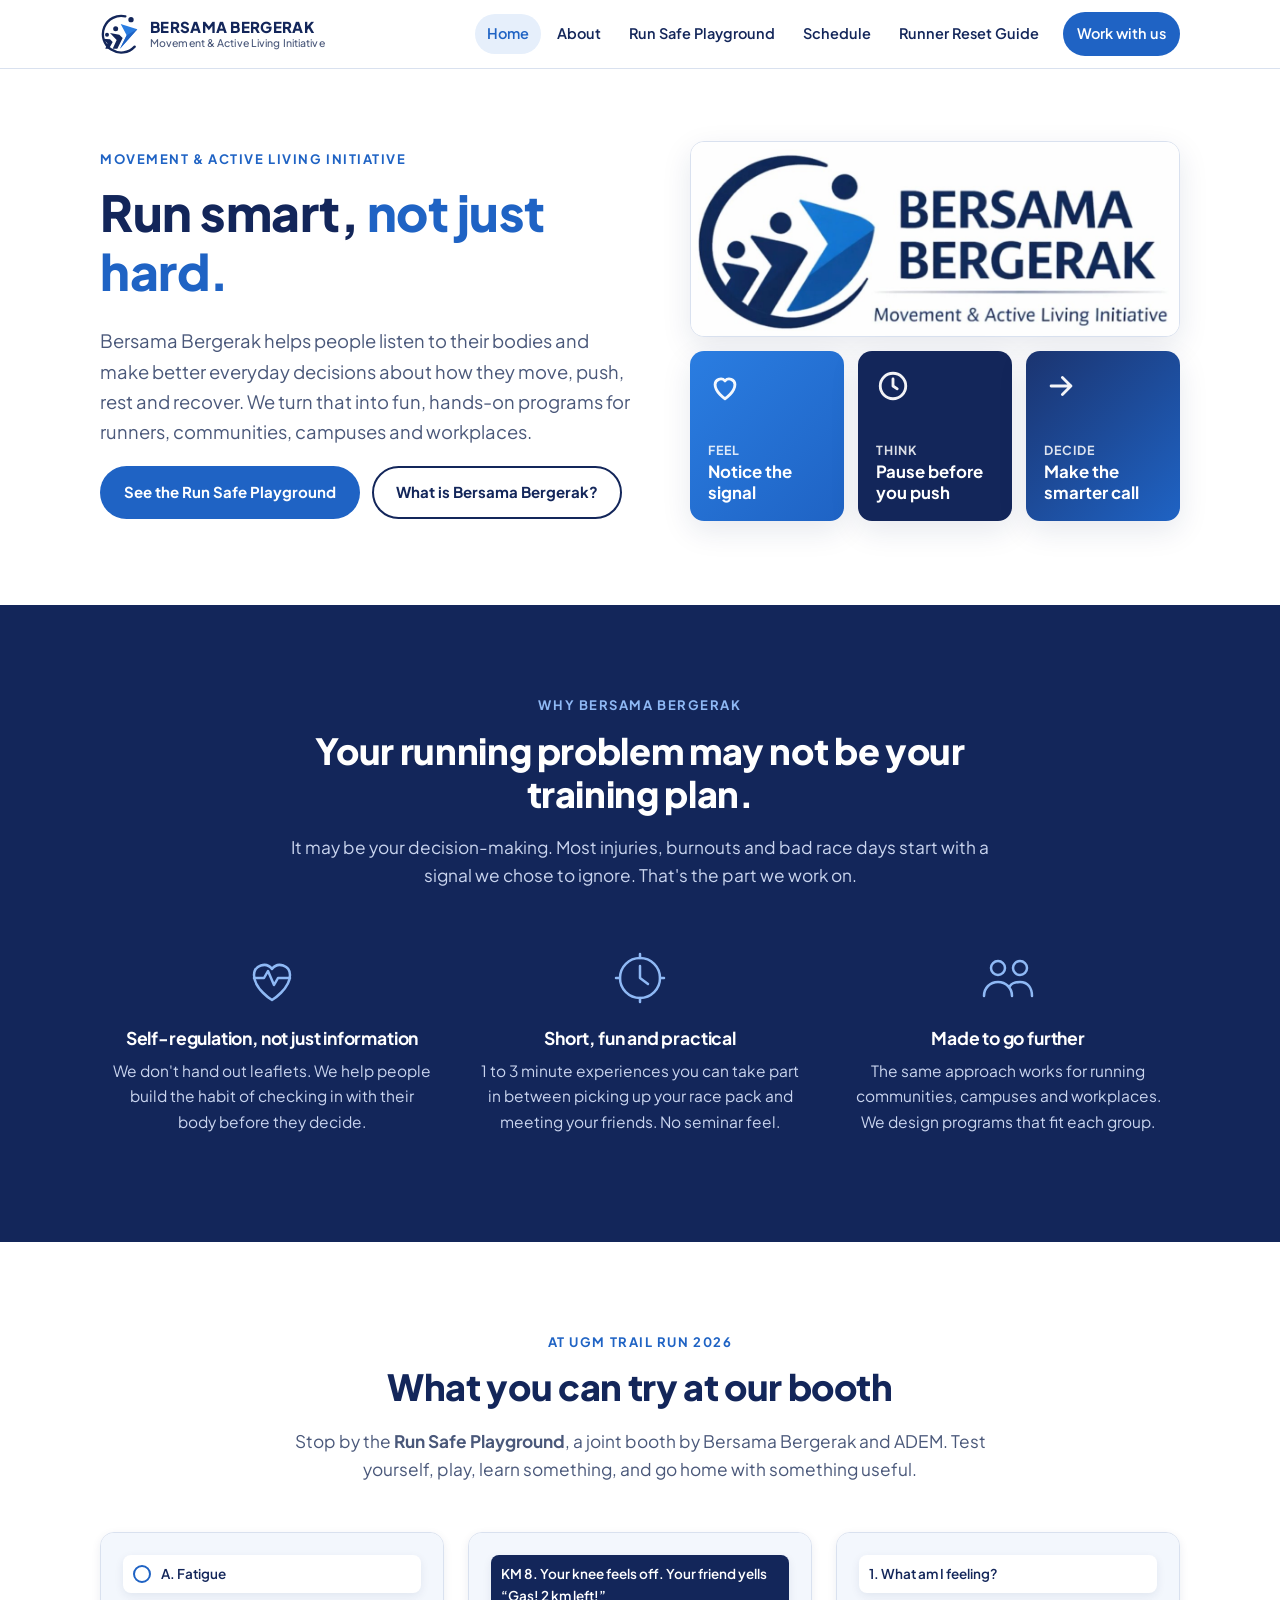
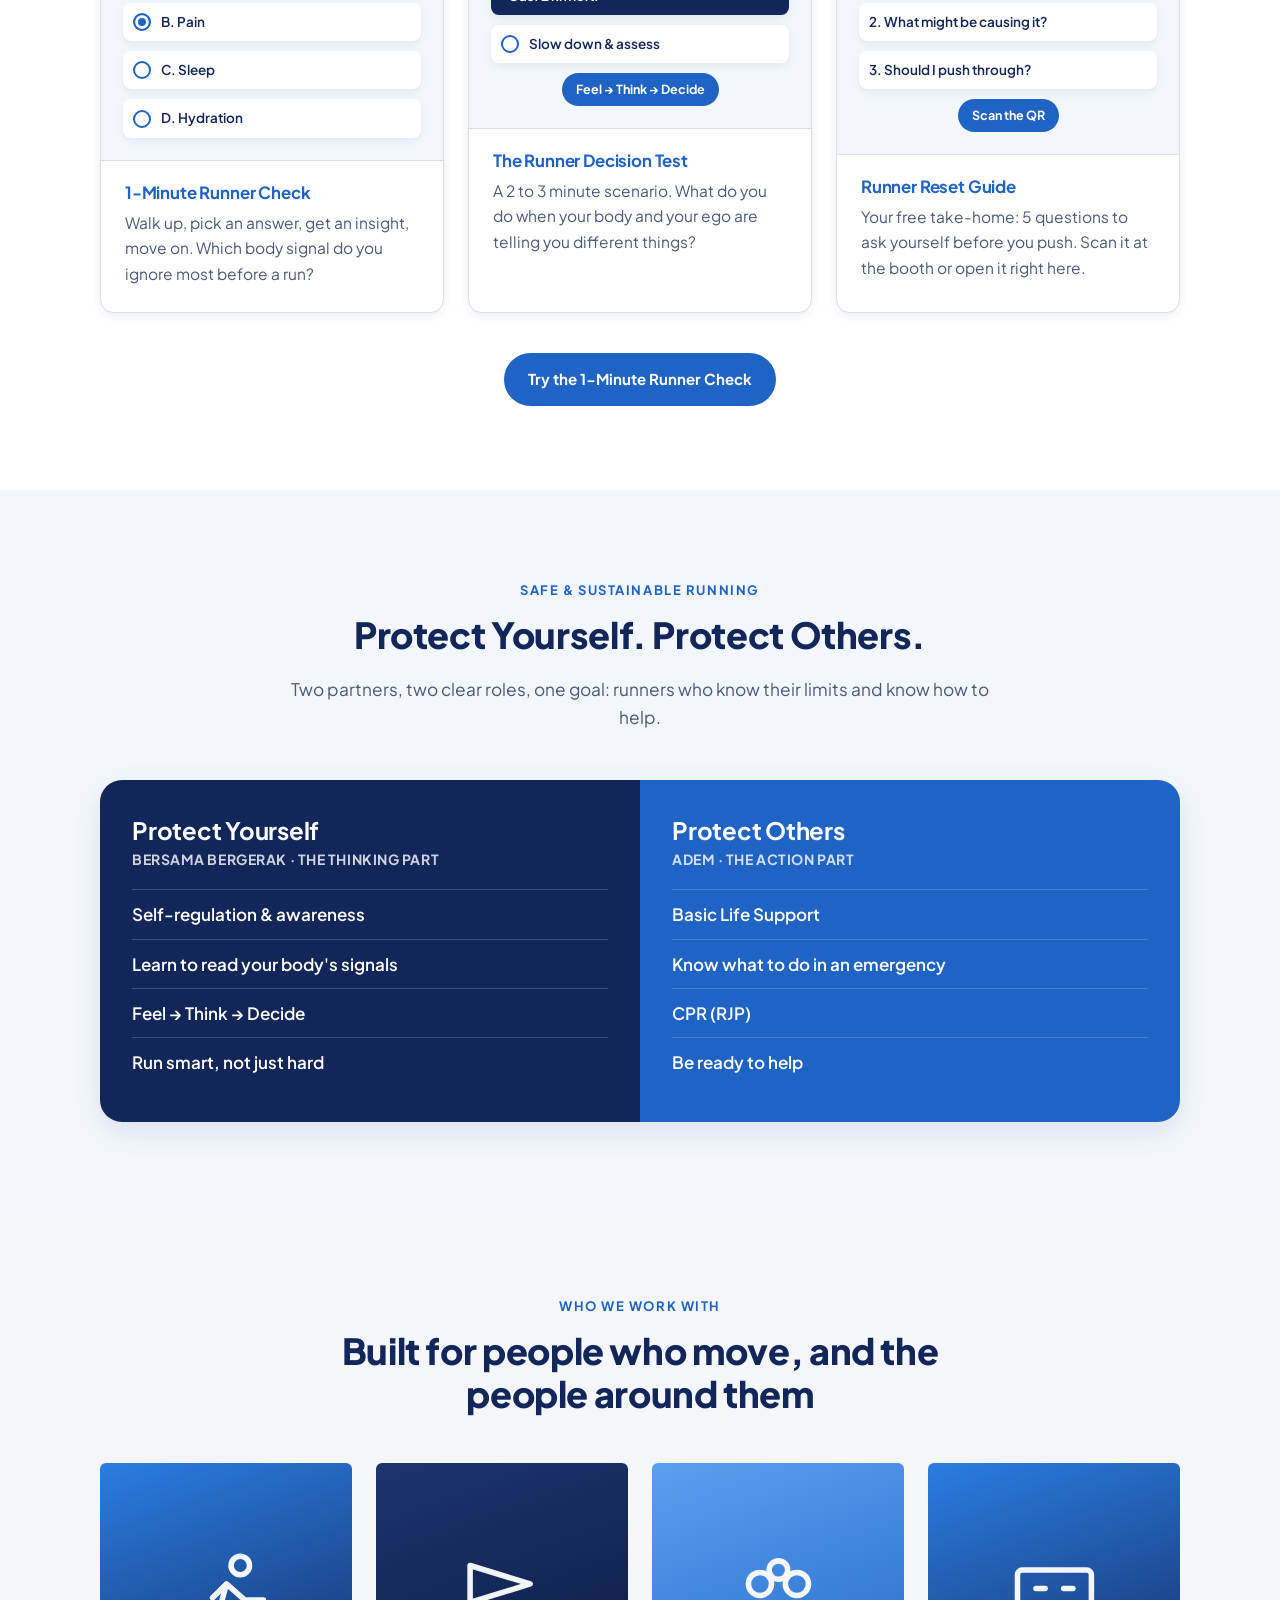
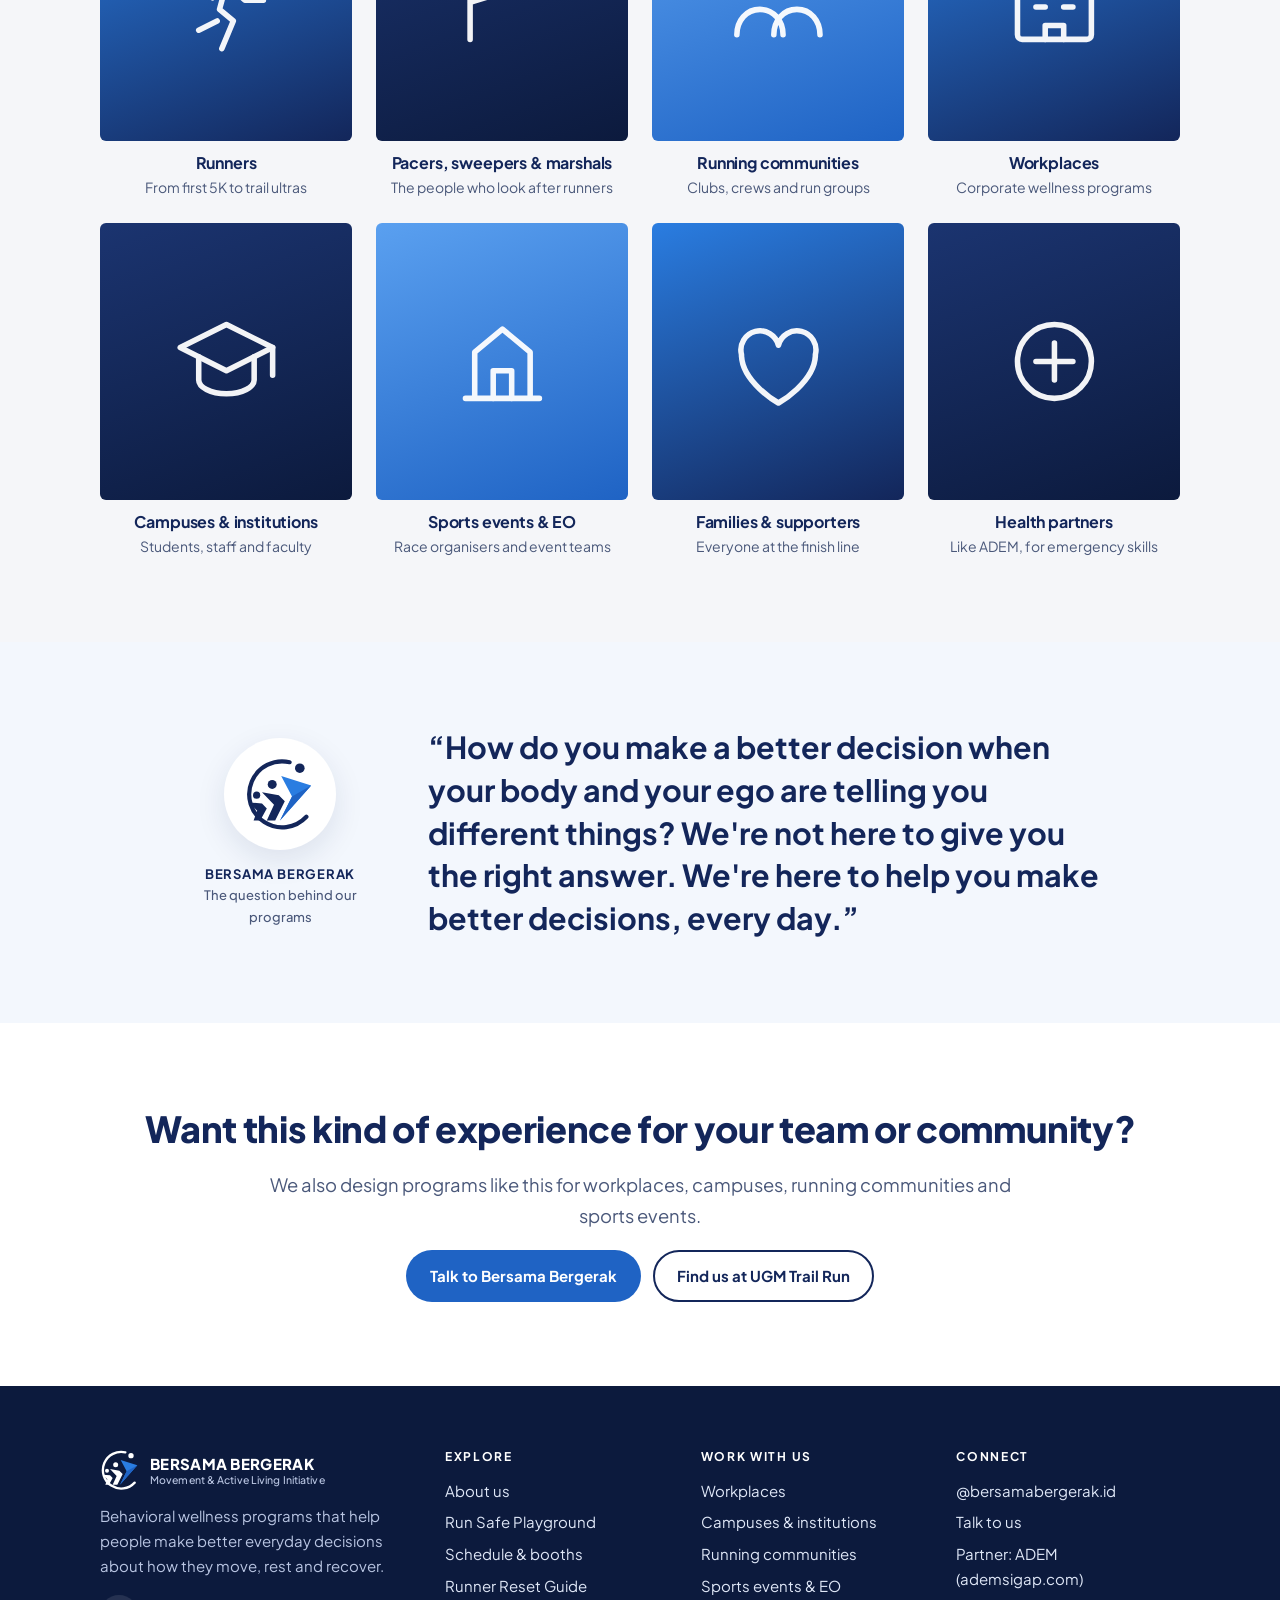
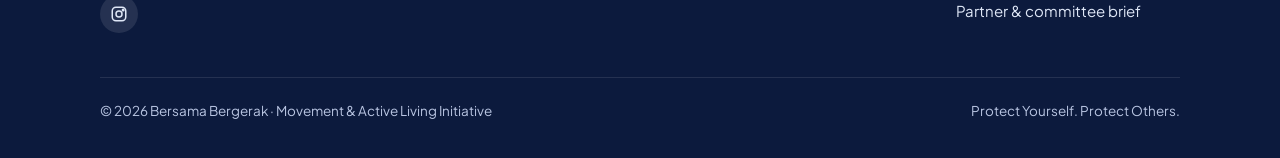
==== index.html @ 58d21843 "Add Bersama Bergerak multi-page website Static site with the logo's navy/blue palette covering the b" ====
<!doctype html>
<html lang="en">
<head>
  <meta charset="utf-8">
  <meta name="viewport" content="width=device-width, initial-scale=1">
  <title>Bersama Bergerak</title>
  <meta name="description" content="Bersama Bergerak designs behavioral wellness programs that help people make better everyday decisions. Meet us at the Run Safe Playground, UGM Trail Run 2026.">
  <meta property="og:title" content="Bersama Bergerak">
  <meta property="og:description" content="Bersama Bergerak designs behavioral wellness programs that help people make better everyday decisions. Meet us at the Run Safe Playground, UGM Trail Run 2026.">
  <meta property="og:image" content="assets/img/bersama-bergerak-logo.jpg">
  <meta name="theme-color" content="#13265a">
  <link rel="icon" href="assets/img/favicon.svg" type="image/svg+xml">
  <link rel="preconnect" href="https://fonts.googleapis.com">
  <link rel="preconnect" href="https://fonts.gstatic.com" crossorigin>
  <link href="https://fonts.googleapis.com/css2?family=Plus+Jakarta+Sans:wght@400;500;600;700;800&display=swap" rel="stylesheet">
  <link rel="stylesheet" href="assets/css/style.css">
</head>
<body>
  <a class="skip-link" href="#main">Skip to content</a>

  <header class="site-header">
    <div class="wrap">
      <a class="brand" href="index.html" aria-label="Bersama Bergerak — home">
        <svg viewBox="0 0 120 120" aria-hidden="true" focusable="false">
  <path d="M76 7 A55 55 0 1 0 104 98" fill="none" stroke="currentColor" stroke-width="7" stroke-linecap="round"/>
  <circle cx="21" cy="62" r="6" fill="currentColor"/>
  <path d="M8 74 L30 76 L38 84 L27 104 L16 104 L22 88 Z" fill="currentColor"/>
  <circle cx="47" cy="44" r="7.5" fill="currentColor"/>
  <path d="M30 57 L58 62 L68 72 L52 104 L38 104 L50 78 Z" fill="currentColor"/>
  <circle cx="93" cy="17" r="8" fill="currentColor"/>
  <path d="M62 30 L112 46 L60 104 L80 64 Z" fill="#2a7de1"/>
  <path d="M112 46 L60 104 L80 64 Z" fill="#1f63c4"/>
</svg>
        <span class="brand-name">BERSAMA BERGERAK<small>Movement &amp; Active Living Initiative</small></span>
      </a>
      <button class="nav-toggle" aria-expanded="false" aria-controls="site-nav" aria-label="Open menu">
        <svg width="22" height="22" viewBox="0 0 24 24" fill="none" stroke="currentColor" stroke-width="2.2" stroke-linecap="round"><path d="M4 7h16M4 12h16M4 17h16"/></svg>
      </button>
      <nav class="nav" id="site-nav" aria-label="Main">
        <a href="index.html" aria-current="page">Home</a>
        <a href="about.html">About</a>
        <a href="run-safe-playground.html">Run Safe Playground</a>
        <a href="schedule.html">Schedule</a>
        <a href="runner-reset-guide.html">Runner Reset Guide</a>
        <a class="btn btn-sm" href="work-with-us.html">Work with us</a>
      </nav>
    </div>
  </header>

  <main id="main">
    <!-- HERO -->
    <section class="hero">
      <div class="wrap">
        <div>
          <span class="eyebrow">Movement &amp; Active Living Initiative</span>
          <h1>Run smart, <span>not just hard.</span></h1>
          <p class="lead">Bersama Bergerak helps people listen to their bodies and make better everyday decisions about how they move, push, rest and recover. We turn that into fun, hands-on programs for runners, communities, campuses and workplaces.</p>
          <div class="btn-row">
            <a class="btn" href="run-safe-playground.html">See the Run Safe Playground</a>
            <a class="btn btn-ghost" href="about.html">What is Bersama Bergerak?</a>
          </div>
        </div>
        <div class="collage" aria-hidden="true">
          <div class="tile tile-logo"><img src="assets/img/bersama-bergerak-logo.jpg" alt=""></div>
          <div class="tile tile-a">
            <svg class="tile-icon" viewBox="0 0 24 24" fill="none" stroke="currentColor" stroke-width="2" stroke-linecap="round" stroke-linejoin="round"><path d="M12 21s-7-4.5-7-10a4 4 0 0 1 7-2.6A4 4 0 0 1 19 11c0 5.5-7 10-7 10z"/></svg>
            <small>Feel</small><strong>Notice the signal</strong>
          </div>
          <div class="tile tile-b">
            <svg class="tile-icon" viewBox="0 0 24 24" fill="none" stroke="currentColor" stroke-width="2" stroke-linecap="round" stroke-linejoin="round"><circle cx="12" cy="12" r="9"/><path d="M12 7v5l3 2"/></svg>
            <small>Think</small><strong>Pause before you push</strong>
          </div>
          <div class="tile tile-c">
            <svg class="tile-icon" viewBox="0 0 24 24" fill="none" stroke="currentColor" stroke-width="2" stroke-linecap="round" stroke-linejoin="round"><path d="M5 12h14M13 6l6 6-6 6"/></svg>
            <small>Decide</small><strong>Make the smarter call</strong>
          </div>
        </div>
      </div>
    </section>

    <!-- WHY -->
    <section class="section-navy">
      <div class="wrap">
        <div class="section-head">
          <span class="eyebrow">Why Bersama Bergerak</span>
          <h2>Your running problem may not be your training plan.</h2>
          <p>It may be your decision-making. Most injuries, burnouts and bad race days start with a signal we chose to ignore. That's the part we work on.</p>
        </div>
        <div class="grid grid-3">
          <div class="pillar">
            <svg class="icon" viewBox="0 0 64 64" fill="none" stroke="currentColor" stroke-width="2.5" stroke-linecap="round" stroke-linejoin="round"><path d="M32 54s-18-11-18-25a10 10 0 0 1 18-6 10 10 0 0 1 18 6c0 14-18 25-18 25z"/><path d="M14 32h10l4-7 6 14 4-7h12"/></svg>
            <h3>Self-regulation, not just information</h3>
            <p>We don't hand out leaflets. We help people build the habit of checking in with their body before they decide.</p>
          </div>
          <div class="pillar">
            <svg class="icon" viewBox="0 0 64 64" fill="none" stroke="currentColor" stroke-width="2.5" stroke-linecap="round" stroke-linejoin="round"><circle cx="32" cy="32" r="20"/><path d="M32 20v12l8 6"/><path d="M8 32h4M52 32h4M32 8v4M32 52v4"/></svg>
            <h3>Short, fun and practical</h3>
            <p>1 to 3 minute experiences you can take part in between picking up your race pack and meeting your friends. No seminar feel.</p>
          </div>
          <div class="pillar">
            <svg class="icon" viewBox="0 0 64 64" fill="none" stroke="currentColor" stroke-width="2.5" stroke-linecap="round" stroke-linejoin="round"><circle cx="22" cy="22" r="7"/><circle cx="44" cy="22" r="7"/><path d="M8 50c0-8 6-14 14-14s14 6 14 14"/><path d="M34 40c2-3 6-4 10-4 8 0 12 6 12 14"/></svg>
            <h3>Made to go further</h3>
            <p>The same approach works for running communities, campuses and workplaces. We design programs that fit each group.</p>
          </div>
        </div>
      </div>
    </section>

    <!-- FEATURES -->
    <section>
      <div class="wrap">
        <div class="section-head">
          <span class="eyebrow">At UGM Trail Run 2026</span>
          <h2>What you can try at our booth</h2>
          <p>Stop by the <strong>Run Safe Playground</strong>, a joint booth by Bersama Bergerak and ADEM. Test yourself, play, learn something, and go home with something useful.</p>
        </div>
        <div class="grid grid-3">
          <article class="card feature-card">
            <div class="mock" aria-hidden="true">
              <div class="mock-row"><span class="dot"></span>A. Fatigue</div>
              <div class="mock-row"><span class="dot on"></span>B. Pain</div>
              <div class="mock-row"><span class="dot"></span>C. Sleep</div>
              <div class="mock-row"><span class="dot"></span>D. Hydration</div>
            </div>
            <div class="body">
              <h3>1-Minute Runner Check</h3>
              <p>Walk up, pick an answer, get an insight, move on. Which body signal do you ignore most before a run?</p>
            </div>
          </article>
          <article class="card feature-card">
            <div class="mock" aria-hidden="true">
              <div class="mock-row" style="background:var(--navy-800);color:#fff">KM 8. Your knee feels off. Your friend yells “Gas! 2 km left!”</div>
              <div class="mock-row"><span class="dot"></span>Slow down &amp; assess</div>
              <span class="mock-pill">Feel → Think → Decide</span>
            </div>
            <div class="body">
              <h3>The Runner Decision Test</h3>
              <p>A 2 to 3 minute scenario. What do you do when your body and your ego are telling you different things?</p>
            </div>
          </article>
          <article class="card feature-card">
            <div class="mock" aria-hidden="true">
              <div class="mock-row">1. What am I feeling?</div>
              <div class="mock-row">2. What might be causing it?</div>
              <div class="mock-row">3. Should I push through?</div>
              <span class="mock-pill">Scan the QR</span>
            </div>
            <div class="body">
              <h3>Runner Reset Guide</h3>
              <p>Your free take-home: 5 questions to ask yourself before you push. Scan it at the booth or open it right here.</p>
            </div>
          </article>
        </div>
        <div class="center mt-3">
          <a class="btn" href="runner-reset-guide.html">Try the 1-Minute Runner Check</a>
        </div>
      </div>
    </section>

    <!-- PROTECT YOURSELF x PROTECT OTHERS -->
    <section class="section-tint">
      <div class="wrap">
        <div class="section-head">
          <span class="eyebrow">Safe &amp; Sustainable Running</span>
          <h2>Protect Yourself. Protect Others.</h2>
          <p>Two partners, two clear roles, one goal: runners who know their limits and know how to help.</p>
        </div>
        <div class="layers">
          <div class="layer layer-you">
            <h3>Protect Yourself</h3>
            <div class="by">Bersama Bergerak · the thinking part</div>
            <ul>
              <li>Self-regulation &amp; awareness</li>
              <li>Learn to read your body's signals</li>
              <li>Feel → Think → Decide</li>
              <li>Run smart, not just hard</li>
            </ul>
          </div>
          <div class="layer layer-others">
            <h3>Protect Others</h3>
            <div class="by">ADEM · the action part</div>
            <ul>
              <li>Basic Life Support</li>
              <li>Know what to do in an emergency</li>
              <li>CPR (RJP)</li>
              <li>Be ready to help</li>
            </ul>
          </div>
        </div>
      </div>
    </section>

    <!-- WHO IT'S FOR -->
    <section class="section-sand">
      <div class="wrap">
        <div class="section-head">
          <span class="eyebrow">Who we work with</span>
          <h2>Built for people who move, and the people around them</h2>
        </div>
        <div class="grid grid-4">
          <div class="audience">
            <div class="pic"><svg viewBox="0 0 48 48" fill="none" stroke="currentColor" stroke-width="2.4" stroke-linecap="round" stroke-linejoin="round"><circle cx="30" cy="8" r="4"/><path d="M22 44l5-12-6-5 3-11 8 7h8M18 22l6-6M20 32l-8 4"/></svg></div>
            <h3>Runners</h3><p>From first 5K to trail ultras</p>
          </div>
          <div class="audience">
            <div class="pic"><svg viewBox="0 0 48 48" fill="none" stroke="currentColor" stroke-width="2.4" stroke-linecap="round" stroke-linejoin="round"><path d="M10 40V8l26 8-26 8"/></svg></div>
            <h3>Pacers, sweepers &amp; marshals</h3><p>The people who look after runners</p>
          </div>
          <div class="audience">
            <div class="pic"><svg viewBox="0 0 48 48" fill="none" stroke="currentColor" stroke-width="2.4" stroke-linecap="round" stroke-linejoin="round"><circle cx="16" cy="16" r="5"/><circle cx="32" cy="16" r="5"/><circle cx="24" cy="10" r="4"/><path d="M6 38c0-6 4-11 10-11s10 5 10 11M22 38c0-6 4-11 10-11s10 5 10 11"/></svg></div>
            <h3>Running communities</h3><p>Clubs, crews and run groups</p>
          </div>
          <div class="audience">
            <div class="pic"><svg viewBox="0 0 48 48" fill="none" stroke="currentColor" stroke-width="2.4" stroke-linecap="round" stroke-linejoin="round"><rect x="8" y="10" width="32" height="30" rx="2"/><path d="M16 18h4M28 18h4M16 26h4M28 26h4M20 40v-6h8v6"/></svg></div>
            <h3>Workplaces</h3><p>Corporate wellness programs</p>
          </div>
          <div class="audience">
            <div class="pic"><svg viewBox="0 0 48 48" fill="none" stroke="currentColor" stroke-width="2.4" stroke-linecap="round" stroke-linejoin="round"><path d="M4 18l20-10 20 10-20 10z"/><path d="M12 22v10c0 3 5 6 12 6s12-3 12-6V22M44 18v12"/></svg></div>
            <h3>Campuses &amp; institutions</h3><p>Students, staff and faculty</p>
          </div>
          <div class="audience">
            <div class="pic"><svg viewBox="0 0 48 48" fill="none" stroke="currentColor" stroke-width="2.4" stroke-linecap="round" stroke-linejoin="round"><path d="M8 40h32M12 40V20l12-10 12 10v20"/><path d="M20 40V28h8v12"/></svg></div>
            <h3>Sports events &amp; EO</h3><p>Race organisers and event teams</p>
          </div>
          <div class="audience">
            <div class="pic"><svg viewBox="0 0 48 48" fill="none" stroke="currentColor" stroke-width="2.4" stroke-linecap="round" stroke-linejoin="round"><path d="M24 42s-16-9-16-21a8 8 0 0 1 16-4 8 8 0 0 1 16 4c0 12-16 21-16 21z"/></svg></div>
            <h3>Families &amp; supporters</h3><p>Everyone at the finish line</p>
          </div>
          <div class="audience">
            <div class="pic"><svg viewBox="0 0 48 48" fill="none" stroke="currentColor" stroke-width="2.4" stroke-linecap="round" stroke-linejoin="round"><circle cx="24" cy="24" r="16"/><path d="M24 16v16M16 24h16"/></svg></div>
            <h3>Health partners</h3><p>Like ADEM, for emergency skills</p>
          </div>
        </div>
      </div>
    </section>

    <!-- QUOTE -->
    <section class="quote-band section-tint">
      <div class="wrap">
        <div class="who">
          <div class="badge"><svg viewBox="0 0 120 120" aria-hidden="true"><path d="M76 7 A55 55 0 1 0 104 98" fill="none" stroke="#13265a" stroke-width="7" stroke-linecap="round"/><circle cx="21" cy="62" r="6" fill="#13265a"/><path d="M8 74 L30 76 L38 84 L27 104 L16 104 L22 88 Z" fill="#13265a"/><circle cx="47" cy="44" r="7.5" fill="#13265a"/><path d="M30 57 L58 62 L68 72 L52 104 L38 104 L50 78 Z" fill="#13265a"/><circle cx="93" cy="17" r="8" fill="#13265a"/><path d="M62 30 L112 46 L60 104 L80 64 Z" fill="#2a7de1"/><path d="M112 46 L60 104 L80 64 Z" fill="#1f63c4"/></svg></div>
          Bersama Bergerak
          <span>The question behind our programs</span>
        </div>
        <blockquote>“How do you make a better decision when your body and your ego are telling you different things? We're not here to give you the right answer. We're here to help you make better decisions, every day.”</blockquote>
      </div>
    </section>

    <!-- CTA -->
    <section class="cta-band">
      <div class="wrap">
        <h2>Want this kind of experience for your team or community?</h2>
        <p class="lead maxw mx-auto">We also design programs like this for workplaces, campuses, running communities and sports events.</p>
        <div class="btn-row" style="justify-content:center">
          <a class="btn" href="work-with-us.html">Talk to Bersama Bergerak</a>
          <a class="btn btn-ghost" href="schedule.html">Find us at UGM Trail Run</a>
        </div>
      </div>
    </section>
  </main>

  <footer class="site-footer">
    <div class="wrap">
      <div class="footer-grid">
        <div>
          <a class="brand" href="index.html" aria-label="Bersama Bergerak — home">
            <svg viewBox="0 0 120 120" aria-hidden="true" focusable="false">
  <path d="M76 7 A55 55 0 1 0 104 98" fill="none" stroke="currentColor" stroke-width="7" stroke-linecap="round"/>
  <circle cx="21" cy="62" r="6" fill="currentColor"/>
  <path d="M8 74 L30 76 L38 84 L27 104 L16 104 L22 88 Z" fill="currentColor"/>
  <circle cx="47" cy="44" r="7.5" fill="currentColor"/>
  <path d="M30 57 L58 62 L68 72 L52 104 L38 104 L50 78 Z" fill="currentColor"/>
  <circle cx="93" cy="17" r="8" fill="currentColor"/>
  <path d="M62 30 L112 46 L60 104 L80 64 Z" fill="#2a7de1"/>
  <path d="M112 46 L60 104 L80 64 Z" fill="#1f63c4"/>
</svg>
            <span class="brand-name">BERSAMA BERGERAK<small>Movement &amp; Active Living Initiative</small></span>
          </a>
          <p>Behavioral wellness programs that help people make better everyday decisions about how they move, rest and recover.</p>
          <div class="social">
            <a href="https://instagram.com/bersamabergerak.id" aria-label="Instagram @bersamabergerak.id" rel="noopener" target="_blank">
              <svg width="18" height="18" viewBox="0 0 24 24" fill="none" stroke="currentColor" stroke-width="2"><rect x="3" y="3" width="18" height="18" rx="5"/><circle cx="12" cy="12" r="4"/><circle cx="17.5" cy="6.5" r="1" fill="currentColor"/></svg>
            </a>
          </div>
        </div>
        <div>
          <h4>Explore</h4>
          <ul>
            <li><a href="about.html">About us</a></li>
            <li><a href="run-safe-playground.html">Run Safe Playground</a></li>
            <li><a href="schedule.html">Schedule &amp; booths</a></li>
            <li><a href="runner-reset-guide.html">Runner Reset Guide</a></li>
          </ul>
        </div>
        <div>
          <h4>Work with us</h4>
          <ul>
            <li><a href="work-with-us.html#audiences">Workplaces</a></li>
            <li><a href="work-with-us.html#audiences">Campuses &amp; institutions</a></li>
            <li><a href="work-with-us.html#audiences">Running communities</a></li>
            <li><a href="work-with-us.html#audiences">Sports events &amp; EO</a></li>
          </ul>
        </div>
        <div>
          <h4>Connect</h4>
          <ul>
            <li><a href="https://instagram.com/bersamabergerak.id" target="_blank" rel="noopener">@bersamabergerak.id</a></li>
            <li><a href="work-with-us.html#talk">Talk to us</a></li>
            <li><a href="https://ademsigap.com" target="_blank" rel="noopener">Partner: ADEM (ademsigap.com)</a></li>
            <li><a href="partner-brief.html">Partner &amp; committee brief</a></li>
          </ul>
        </div>
      </div>
      <div class="footer-bottom">
        <span>&copy; <span id="year">2026</span> Bersama Bergerak · Movement &amp; Active Living Initiative</span>
        <span>Protect Yourself. Protect Others.</span>
      </div>
    </div>
  </footer>

  <script src="assets/js/main.js"></script>
</body>
</html>
---- assets/css/style.css ----
/* ==========================================================
   Bersama Bergerak — site styles
   Palette taken from the logo: deep navy wordmark + two blues
   ========================================================== */

:root {
  --navy-900: #0c1a3d;
  --navy-800: #13265a;   /* logo wordmark navy */
  --navy-700: #1b3470;
  --blue-600: #1f63c4;   /* logo chevron, shadow side */
  --blue-500: #2a7de1;   /* logo chevron, light side */
  --blue-100: #e6effb;
  --blue-50:  #f3f7fd;
  --ink:      #13265a;
  --ink-soft: #4a587a;
  --line:     #d9e1ef;
  --paper:    #ffffff;
  --sand:     #f5f6f9;
  --coral:    #e2563f;   /* accent for ADEM / "protect others" moments */

  --radius:   14px;
  --radius-lg: 22px;
  --shadow:   0 10px 30px rgba(19, 38, 90, .10);
  --shadow-sm: 0 3px 10px rgba(19, 38, 90, .08);
  --wrap:     1120px;
  --font: "Plus Jakarta Sans", system-ui, -apple-system, "Segoe UI", Roboto, sans-serif;
}

*, *::before, *::after { box-sizing: border-box; }

html { scroll-behavior: smooth; }

body {
  margin: 0;
  font-family: var(--font);
  font-size: 17px;
  line-height: 1.65;
  color: var(--ink);
  background: var(--paper);
  -webkit-font-smoothing: antialiased;
}

img, svg { max-width: 100%; display: block; }

a { color: var(--blue-600); text-decoration-thickness: 1.5px; text-underline-offset: 3px; }
a:hover { color: var(--blue-500); }

h1, h2, h3, h4 { line-height: 1.2; margin: 0 0 .5em; letter-spacing: -0.01em; }
h1 { font-size: clamp(2rem, 4.6vw, 3.1rem); font-weight: 800; }
h2 { font-size: clamp(1.6rem, 3.2vw, 2.25rem); font-weight: 800; }
h3 { font-size: 1.2rem; font-weight: 700; }
p  { margin: 0 0 1em; }

.wrap { width: 100%; max-width: var(--wrap); margin: 0 auto; padding: 0 20px; }

.skip-link {
  position: absolute; left: -999px; top: 8px;
  background: var(--navy-800); color: #fff; padding: 8px 14px; border-radius: 8px; z-index: 100;
}
.skip-link:focus { left: 8px; }

:focus-visible { outline: 3px solid var(--blue-500); outline-offset: 3px; border-radius: 4px; }

/* ---------- Header ---------- */
.site-header {
  position: sticky; top: 0; z-index: 50;
  background: rgba(255,255,255,.96);
  backdrop-filter: saturate(160%) blur(8px);
  border-bottom: 1px solid var(--line);
}
.site-header .wrap { display: flex; align-items: center; justify-content: space-between; gap: 16px; min-height: 68px; }

.brand { display: flex; align-items: center; gap: 10px; text-decoration: none; color: var(--navy-800); }
.brand svg { width: 40px; height: 40px; flex: none; }
.brand-name { display: flex; flex-direction: column; line-height: 1; font-weight: 800; letter-spacing: .02em; font-size: 15px; }
.brand-name small { font-weight: 500; font-size: 10.5px; letter-spacing: .01em; color: var(--ink-soft); margin-top: 4px; }

.nav { display: flex; align-items: center; gap: 4px; }
.nav a {
  text-decoration: none; color: var(--ink); font-weight: 600; font-size: 14.5px;
  padding: 8px 12px; border-radius: 999px;
}
.nav a:hover { background: var(--blue-50); color: var(--blue-600); }
.nav a[aria-current="page"] { color: var(--blue-600); background: var(--blue-100); }
.nav .btn { margin-left: 8px; color: #fff; }
.nav .btn:hover, .nav .btn[aria-current="page"] { background: var(--blue-500); color: #fff; }

.nav-toggle {
  display: none; background: none; border: 1px solid var(--line); border-radius: 10px;
  width: 44px; height: 44px; cursor: pointer; color: var(--navy-800);
}
.nav-toggle svg { margin: auto; }

@media (max-width: 960px) {
  .nav-toggle { display: grid; }
  .nav {
    display: none; position: absolute; top: 68px; left: 0; right: 0;
    flex-direction: column; align-items: stretch; gap: 2px;
    background: #fff; border-bottom: 1px solid var(--line); padding: 10px 16px 18px;
    box-shadow: var(--shadow);
  }
  .nav.open { display: flex; }
  .nav a { padding: 12px 14px; border-radius: 10px; }
  .nav .btn { margin: 8px 0 0; text-align: center; }
}

/* ---------- Buttons ---------- */
.btn {
  display: inline-block; text-decoration: none; font-weight: 700; font-size: 15px;
  padding: 12px 22px; border-radius: 999px; border: 2px solid transparent;
  background: var(--blue-600); color: #fff; cursor: pointer; font-family: inherit;
  transition: background .15s, transform .15s;
}
.btn:hover { background: var(--blue-500); color: #fff; transform: translateY(-1px); }
.btn-ghost { background: transparent; color: var(--navy-800); border-color: var(--navy-800); }
.btn-ghost:hover { background: var(--navy-800); color: #fff; }
.btn-light { background: #fff; color: var(--navy-800); }
.btn-light:hover { background: var(--blue-100); color: var(--navy-800); }
.btn-sm { padding: 8px 16px; font-size: 14px; }
.btn-row { display: flex; flex-wrap: wrap; gap: 12px; margin-top: 8px; }

/* ---------- Sections ---------- */
section { padding: 84px 0; }
.section-tight { padding: 56px 0; }
.section-sand { background: var(--sand); }
.section-tint { background: var(--blue-50); }
.section-navy { background: var(--navy-800); color: #fff; }
.section-navy h2, .section-navy h3 { color: #fff; }
.section-navy p { color: #c9d4ee; }
.section-navy a { color: #9cc4ff; }

.eyebrow {
  display: inline-block; font-size: 13px; font-weight: 700; text-transform: uppercase;
  letter-spacing: .12em; color: var(--blue-600); margin-bottom: 12px;
}
.section-navy .eyebrow { color: #8fb9f5; }

.section-head { text-align: center; max-width: 720px; margin: 0 auto 48px; }
.section-head p { color: var(--ink-soft); font-size: 1.08rem; }
.section-navy .section-head p { color: #c9d4ee; }

.lead { font-size: 1.15rem; color: var(--ink-soft); }

/* ---------- Hero ---------- */
.hero { padding: 72px 0 84px; overflow: hidden; }
.hero .wrap { display: grid; grid-template-columns: 1.05fr .95fr; gap: 48px; align-items: center; }
.hero h1 span { color: var(--blue-600); }
.hero .lead { max-width: 540px; }
@media (max-width: 860px) { .hero .wrap { grid-template-columns: 1fr; } }

.page-hero { padding: 64px 0 56px; background: linear-gradient(180deg, var(--blue-50), #fff); border-bottom: 1px solid var(--line); }
.page-hero .lead { max-width: 720px; }
.breadcrumb { font-size: 14px; color: var(--ink-soft); margin-bottom: 14px; }
.breadcrumb a { color: var(--ink-soft); }

/* Hero collage: the logo plus Feel / Think / Decide tiles */
.collage { display: grid; grid-template-columns: repeat(3, 1fr); gap: 14px; }
.collage .tile {
  border-radius: var(--radius); box-shadow: var(--shadow); min-height: 170px;
  padding: 18px; color: #fff; display: flex; flex-direction: column; justify-content: flex-end;
}
.collage .tile strong { font-size: 1.05rem; line-height: 1.25; }
.collage .tile small { opacity: .85; font-size: 12.5px; font-weight: 700; letter-spacing: .08em; text-transform: uppercase; }
.tile-logo { grid-column: 1 / -1; display: block !important; background: #fff; padding: 0 !important; min-height: 0 !important; aspect-ratio: 2.5; overflow: hidden; border: 1px solid var(--line); }
.tile-logo img { width: 100%; max-width: none; margin-top: -29.6%; }
.tile-a { background: linear-gradient(135deg, var(--blue-500), var(--blue-600)); }
.tile-b { background: var(--navy-800); }
.tile-c { background: linear-gradient(135deg, var(--navy-700), var(--blue-600)); }
.tile .tile-icon { width: 34px; height: 34px; margin-bottom: auto; opacity: .95; }
@media (max-width: 480px) { .collage { gap: 8px; } .collage .tile { padding: 12px; min-height: 140px; } .collage .tile strong { font-size: .9rem; } }

/* ---------- Grids & cards ---------- */
.grid { display: grid; gap: 24px; }
.grid > *, .split > * { min-width: 0; }
.grid-2 { grid-template-columns: repeat(2, 1fr); }
.grid-3 { grid-template-columns: repeat(3, 1fr); }
.grid-4 { grid-template-columns: repeat(4, 1fr); }
@media (max-width: 900px) { .grid-3, .grid-4 { grid-template-columns: repeat(2, 1fr); } }
@media (max-width: 620px) { .grid-2, .grid-3, .grid-4 { grid-template-columns: 1fr; } }

.pillar { text-align: center; padding: 8px 12px; }
.pillar .icon { width: 64px; height: 64px; margin: 0 auto 18px; color: #8fb9f5; }
.pillar h3 { font-size: 1.1rem; }
.pillar p { font-size: 15.5px; }

.card {
  background: #fff; border: 1px solid var(--line); border-radius: var(--radius);
  padding: 28px; box-shadow: var(--shadow-sm);
}
.card h3 { margin-bottom: .4em; }
.card p:last-child, .card ul:last-child { margin-bottom: 0; }
.card .tag { margin-bottom: 12px; }
.card-accent { border-top: 4px solid var(--blue-600); }
.card-accent-coral { border-top: 4px solid var(--coral); }

.feature-card { padding: 0; overflow: hidden; }
.feature-card .mock {
  background: var(--blue-50); border-bottom: 1px solid var(--line); padding: 22px; min-height: 170px;
  display: flex; flex-direction: column; gap: 10px; justify-content: center;
}
.feature-card .body { padding: 22px 24px 26px; }
.feature-card h3 { color: var(--blue-600); font-size: 1.05rem; }
.feature-card p { font-size: 15.5px; color: var(--ink-soft); }

.mock-row { display: flex; align-items: center; gap: 10px; background: #fff; border-radius: 8px; padding: 8px 10px; font-size: 13.5px; font-weight: 600; box-shadow: var(--shadow-sm); }
.mock-row .dot { width: 18px; height: 18px; border-radius: 50%; border: 2px solid var(--blue-600); flex: none; }
.mock-row .dot.on { background: var(--blue-600); box-shadow: inset 0 0 0 3px #fff; }
.mock-pill { align-self: center; background: var(--blue-600); color: #fff; font-size: 12.5px; font-weight: 700; padding: 6px 14px; border-radius: 999px; }

.tag {
  display: inline-block; font-size: 12px; font-weight: 700; letter-spacing: .06em; text-transform: uppercase;
  padding: 4px 10px; border-radius: 999px; background: var(--blue-100); color: var(--blue-600);
}
.tag-coral { background: #fde8e4; color: #b8402c; }
.tag-navy { background: var(--navy-800); color: #fff; }

/* Audience tiles (echoing the "notable creators" grid) */
.audience { text-align: center; }
.audience .pic {
  aspect-ratio: 4 / 4.4; border-radius: 6px; display: grid; place-items: center; margin-bottom: 12px;
  color: #fff; background: linear-gradient(160deg, var(--blue-500), var(--navy-800));
}
.audience:nth-child(3n+2) .pic { background: linear-gradient(160deg, var(--navy-700), var(--navy-900)); }
.audience:nth-child(3n) .pic { background: linear-gradient(160deg, #5aa0f0, var(--blue-600)); }
.audience .pic svg { width: 44%; height: auto; opacity: .95; }
.audience h3 { font-size: 1rem; margin: 0; }
.audience p { font-size: 14px; color: var(--ink-soft); margin: 4px 0 0; }

/* Quote band */
.quote-band .wrap { display: grid; grid-template-columns: 200px 1fr; gap: 48px; align-items: center; max-width: 960px; }
.quote-band .who { text-align: center; font-size: 13px; font-weight: 700; letter-spacing: .06em; text-transform: uppercase; }
.quote-band .who .badge {
  width: 112px; height: 112px; border-radius: 50%; margin: 0 auto 14px; background: #fff;
  display: grid; place-items: center; box-shadow: var(--shadow);
}
.quote-band .who .badge svg { width: 72px; height: 72px; }
.quote-band .who span { display: block; font-weight: 500; text-transform: none; letter-spacing: 0; color: var(--ink-soft); }
.quote-band blockquote { margin: 0; font-size: clamp(1.35rem, 2.6vw, 1.9rem); font-weight: 700; line-height: 1.4; }
@media (max-width: 720px) { .quote-band .wrap { grid-template-columns: 1fr; gap: 24px; } }

/* CTA band */
.cta-band { text-align: center; }
.cta-band h2 { margin-bottom: 20px; }

/* Two-layer framework */
.layers { display: grid; grid-template-columns: 1fr 1fr; border-radius: var(--radius-lg); overflow: hidden; box-shadow: var(--shadow); }
.layer { padding: 36px 32px; }
.layer h3 { font-size: 1.5rem; margin-bottom: 4px; }
.layer .by { font-weight: 700; font-size: 14px; letter-spacing: .04em; text-transform: uppercase; opacity: .8; margin-bottom: 18px; }
.layer ul { margin: 0; padding: 0; list-style: none; }
.layer li { padding: 10px 0; border-top: 1px solid rgba(255,255,255,.18); font-weight: 600; }
.layer-you { background: var(--navy-800); color: #fff; }
.layer-others { background: var(--blue-600); color: #fff; }
@media (max-width: 720px) { .layers { grid-template-columns: 1fr; } }

/* Feel → Think → Decide */
.ftd { display: grid; grid-template-columns: 1fr auto 1fr auto 1fr; align-items: stretch; gap: 12px; }
.ftd .step { background: #fff; border: 1px solid var(--line); border-radius: var(--radius); padding: 24px; text-align: center; box-shadow: var(--shadow-sm); }
.ftd .step b { display: block; font-size: 1.5rem; color: var(--blue-600); letter-spacing: .02em; }
.ftd .step p { margin: 6px 0 0; font-size: 15px; color: var(--ink-soft); }
.ftd .arrow { align-self: center; color: var(--blue-500); font-size: 1.8rem; font-weight: 800; }
@media (max-width: 720px) { .ftd { grid-template-columns: 1fr; } .ftd .arrow { transform: rotate(90deg); justify-self: center; } }

/* Flow chips (PLAY → TEST → ...) */
.flow { display: flex; flex-wrap: wrap; justify-content: center; align-items: center; gap: 10px; }
.flow span { background: #fff; color: var(--navy-800); border-radius: 999px; padding: 10px 18px; font-weight: 800; letter-spacing: .06em; font-size: 14px; }
.flow i { font-style: normal; color: #8fb9f5; font-weight: 800; }
.flow.light span { background: var(--blue-100); }
.flow.light i { color: var(--blue-600); }

/* Numbered list */
.steps { counter-reset: s; list-style: none; padding: 0; margin: 0; display: grid; gap: 14px; }
.steps li {
  counter-increment: s; position: relative; padding: 18px 20px 18px 70px; background: #fff;
  border: 1px solid var(--line); border-radius: var(--radius); font-weight: 600;
}
.steps li::before {
  content: counter(s); position: absolute; left: 18px; top: 50%; transform: translateY(-50%);
  width: 36px; height: 36px; border-radius: 50%; background: var(--blue-600); color: #fff;
  display: grid; place-items: center; font-weight: 800;
}

/* Checklist */
.check { list-style: none; padding: 0; margin: 0 0 1em; }
.check li { position: relative; padding-left: 30px; margin: 8px 0; }
.check li::before {
  content: ""; position: absolute; left: 0; top: 5px; width: 18px; height: 18px; border-radius: 50%;
  background: var(--blue-100) url("data:image/svg+xml,%3Csvg xmlns='http://www.w3.org/2000/svg' viewBox='0 0 20 20'%3E%3Cpath d='M5 10.5l3 3 7-7' fill='none' stroke='%231f63c4' stroke-width='2.4' stroke-linecap='round' stroke-linejoin='round'/%3E%3C/svg%3E") center/14px no-repeat;
}
.cross li::before {
  background: #fde8e4 url("data:image/svg+xml,%3Csvg xmlns='http://www.w3.org/2000/svg' viewBox='0 0 20 20'%3E%3Cpath d='M6 6l8 8M14 6l-8 8' fill='none' stroke='%23b8402c' stroke-width='2.4' stroke-linecap='round'/%3E%3C/svg%3E") center/12px no-repeat;
}

/* Timeline / schedule */
.day { display: grid; grid-template-columns: 220px 1fr; gap: 32px; padding: 36px 0; border-top: 1px solid var(--line); }
.day:first-of-type { border-top: 0; }
.day-date { position: sticky; top: 92px; align-self: start; }
.day-date .dow { font-size: 14px; font-weight: 700; text-transform: uppercase; letter-spacing: .1em; color: var(--blue-600); }
.day-date .num { font-size: 2.6rem; font-weight: 800; line-height: 1.05; }
.day-date .place { color: var(--ink-soft); font-weight: 600; }
.day-date .hours { display: inline-block; margin-top: 10px; background: var(--navy-800); color: #fff; border-radius: 999px; padding: 4px 12px; font-weight: 700; font-size: 14px; }
@media (max-width: 760px) { .day { grid-template-columns: 1fr; gap: 16px; } .day-date { position: static; } }

.slot { display: grid; grid-template-columns: 130px 1fr; gap: 16px; padding: 16px 0; border-bottom: 1px dashed var(--line); }
.slot:last-child { border-bottom: 0; }
.slot time { font-weight: 800; color: var(--blue-600); font-size: 15px; }
.slot h4 { margin: 0 0 4px; font-size: 1.05rem; }
.slot p { margin: 0; font-size: 15.5px; color: var(--ink-soft); }
@media (max-width: 520px) { .slot { grid-template-columns: 1fr; gap: 4px; } }

/* Tables */
.table-wrap { overflow-x: auto; border: 1px solid var(--line); border-radius: var(--radius); background: #fff; }
table { width: 100%; border-collapse: collapse; font-size: 14.5px; min-width: 760px; }
th, td { text-align: left; padding: 12px 14px; border-bottom: 1px solid var(--line); vertical-align: top; }
th { background: var(--navy-800); color: #fff; font-weight: 700; font-size: 13px; letter-spacing: .03em; }
tbody tr:nth-child(even) td { background: var(--blue-50); }
tbody tr:last-child td { border-bottom: 0; }
table.compact { min-width: 0; }

/* KPI tiles */
.kpi { background: #fff; border: 1px solid var(--line); border-radius: var(--radius); padding: 20px; }
.kpi b { display: block; font-size: 2rem; font-weight: 800; color: var(--blue-600); line-height: 1.1; }
.kpi span { font-size: 14.5px; font-weight: 600; color: var(--ink-soft); }

/* Booth layout diagram */
.booth { display: grid; gap: 8px; background: var(--sand); border: 2px dashed var(--line); border-radius: var(--radius); padding: 14px; }
.booth .front { text-align: center; background: var(--navy-800); color: #fff; border-radius: 10px; padding: 10px; font-weight: 800; letter-spacing: .04em; font-size: 14px; }
.booth .zones { display: grid; grid-template-columns: repeat(3, 1fr); gap: 8px; }
.booth .zone { background: #fff; border-radius: 10px; padding: 14px 10px; text-align: center; font-size: 14px; font-weight: 700; border: 1px solid var(--line); }
.booth .zone small { display: block; font-weight: 600; color: var(--ink-soft); font-size: 12px; margin-top: 4px; }
.booth .zone.adem { border-color: #f3b8ad; }
.booth .back { text-align: center; background: var(--blue-100); color: var(--navy-800); border-radius: 10px; padding: 10px; font-weight: 700; font-size: 14px; }
@media (max-width: 480px) { .booth .zones { grid-template-columns: 1fr; } }

/* ---------- Interactive quiz ---------- */
.quiz { background: #fff; border: 1px solid var(--line); border-radius: var(--radius-lg); padding: 32px; box-shadow: var(--shadow); max-width: 760px; margin: 0 auto; }
.quiz .scenario { background: var(--navy-800); color: #fff; border-radius: var(--radius); padding: 22px 24px; margin-bottom: 20px; font-weight: 600; line-height: 1.6; }
.quiz .scenario em { color: #9cc4ff; font-style: normal; }
.quiz .q { font-size: 1.25rem; font-weight: 800; margin-bottom: 16px; }
.options { display: grid; grid-template-columns: 1fr 1fr; gap: 12px; }
@media (max-width: 560px) { .options { grid-template-columns: 1fr; } .quiz { padding: 22px; } }
.options button {
  font: inherit; font-weight: 700; text-align: left; cursor: pointer;
  background: var(--blue-50); color: var(--navy-800); border: 2px solid var(--line); border-radius: 12px;
  padding: 14px 16px; display: flex; gap: 12px; align-items: center; transition: border-color .15s, background .15s;
}
.options button:hover { border-color: var(--blue-500); }
.options button[aria-pressed="true"] { border-color: var(--blue-600); background: var(--blue-100); }
.options button .letter {
  flex: none; width: 30px; height: 30px; border-radius: 50%; background: var(--navy-800); color: #fff;
  display: grid; place-items: center; font-size: 14px;
}
.result { margin-top: 22px; border-left: 4px solid var(--blue-600); background: var(--blue-50); border-radius: 0 12px 12px 0; padding: 18px 20px; }
.result[hidden] { display: none; }
.result h4 { margin: 0 0 6px; font-size: 1.1rem; }
.result p { margin: 0 0 10px; }
.result p:last-child { margin: 0; }

/* ---------- Forms ---------- */
.form { display: grid; gap: 18px; }
.form fieldset { border: 0; padding: 0; margin: 0; }
.form legend, .form label.lbl { font-weight: 700; margin-bottom: 8px; display: block; }
.form input[type=text], .form input[type=tel], .form input[type=email] {
  width: 100%; font: inherit; padding: 12px 14px; border: 1.5px solid var(--line); border-radius: 10px; color: var(--ink);
}
.form input:focus { border-color: var(--blue-500); outline: none; box-shadow: 0 0 0 3px var(--blue-100); }
.choice { display: flex; align-items: center; gap: 10px; padding: 10px 14px; border: 1.5px solid var(--line); border-radius: 10px; margin-bottom: 8px; cursor: pointer; font-weight: 600; }
.choice:hover { border-color: var(--blue-500); }
.choice input { width: 18px; height: 18px; accent-color: var(--blue-600); }
.form-note { font-size: 14px; color: var(--ink-soft); }
.form-success { background: var(--blue-50); border: 1px solid var(--blue-100); border-radius: var(--radius); padding: 22px; }
.form-success[hidden] { display: none; }

/* Notice */
.notice { background: #fff8e6; border: 1px solid #f1dca3; border-radius: 12px; padding: 14px 18px; font-size: 15px; color: #6b5412; }

/* Split layout */
.split { display: grid; grid-template-columns: 1fr 1fr; gap: 48px; align-items: center; }
.split.top { align-items: start; }
@media (max-width: 860px) { .split { grid-template-columns: 1fr; gap: 32px; } }

/* QR-style placeholder block */
.qr-card { background: var(--navy-800); color: #fff; border-radius: var(--radius-lg); padding: 32px; text-align: center; }
.qr-card h3 { color: #fff; font-size: 1.4rem; }
.qr-card p { color: #c9d4ee; }
.qr-card .qr { width: 150px; height: 150px; margin: 18px auto; background: #fff; border-radius: 12px; padding: 12px; }

/* ---------- Footer ---------- */
.site-footer { background: var(--navy-900); color: #b9c5e2; padding: 64px 0 36px; font-size: 15px; }
.site-footer a { color: #dfe7f7; text-decoration: none; }
.site-footer a:hover { color: #fff; text-decoration: underline; }
.footer-grid { display: grid; grid-template-columns: 1.4fr 1fr 1fr 1fr; gap: 32px; }
@media (max-width: 860px) { .footer-grid { grid-template-columns: 1fr 1fr; } }
@media (max-width: 520px) { .footer-grid { grid-template-columns: 1fr; } }
.site-footer h4 { color: #fff; font-size: 12px; letter-spacing: .14em; text-transform: uppercase; margin-bottom: 14px; }
.site-footer ul { list-style: none; padding: 0; margin: 0; }
.site-footer li { margin: 7px 0; }
.site-footer .brand { color: #fff; margin-bottom: 14px; }
.site-footer .brand-name small { color: #b9c5e2; }
.footer-bottom { border-top: 1px solid rgba(255,255,255,.1); margin-top: 44px; padding-top: 22px; display: flex; flex-wrap: wrap; justify-content: space-between; gap: 12px; font-size: 13.5px; }
.social { display: flex; gap: 10px; margin-top: 16px; }
.social a { width: 38px; height: 38px; border-radius: 50%; background: rgba(255,255,255,.1); display: grid; place-items: center; }
.social a:hover { background: var(--blue-600); }

/* Utilities */
.center { text-align: center; }
.mt-0 { margin-top: 0; } .mt-1 { margin-top: 12px; } .mt-2 { margin-top: 24px; } .mt-3 { margin-top: 40px; }
.mb-0 { margin-bottom: 0; }
.muted { color: var(--ink-soft); }
.small { font-size: 14.5px; }
.maxw { max-width: 760px; }
.mx-auto { margin-left: auto; margin-right: auto; }

/* Dark cards on navy sections */
.card-dark { background: var(--navy-700); border-color: #2b4a8f; color: #fff; box-shadow: none; }
.card-dark h3 { color: #fff; }
.card-dark p { color: #c9d4ee; }
.card-punch { color: #fff !important; font-weight: 700; margin: 0; }
.tag-blue { background: var(--blue-500); color: #fff; }

/* Buttons keep their own colours inside navy sections */
.section-navy .btn { color: #fff; }
.section-navy .btn-light, .section-navy .btn-light:hover { color: var(--navy-800); }

/* Lettered option list (scenario answers) */
.steps.lettered li { counter-increment: none; padding-left: 20px; }
.steps.lettered li::before { display: none; }
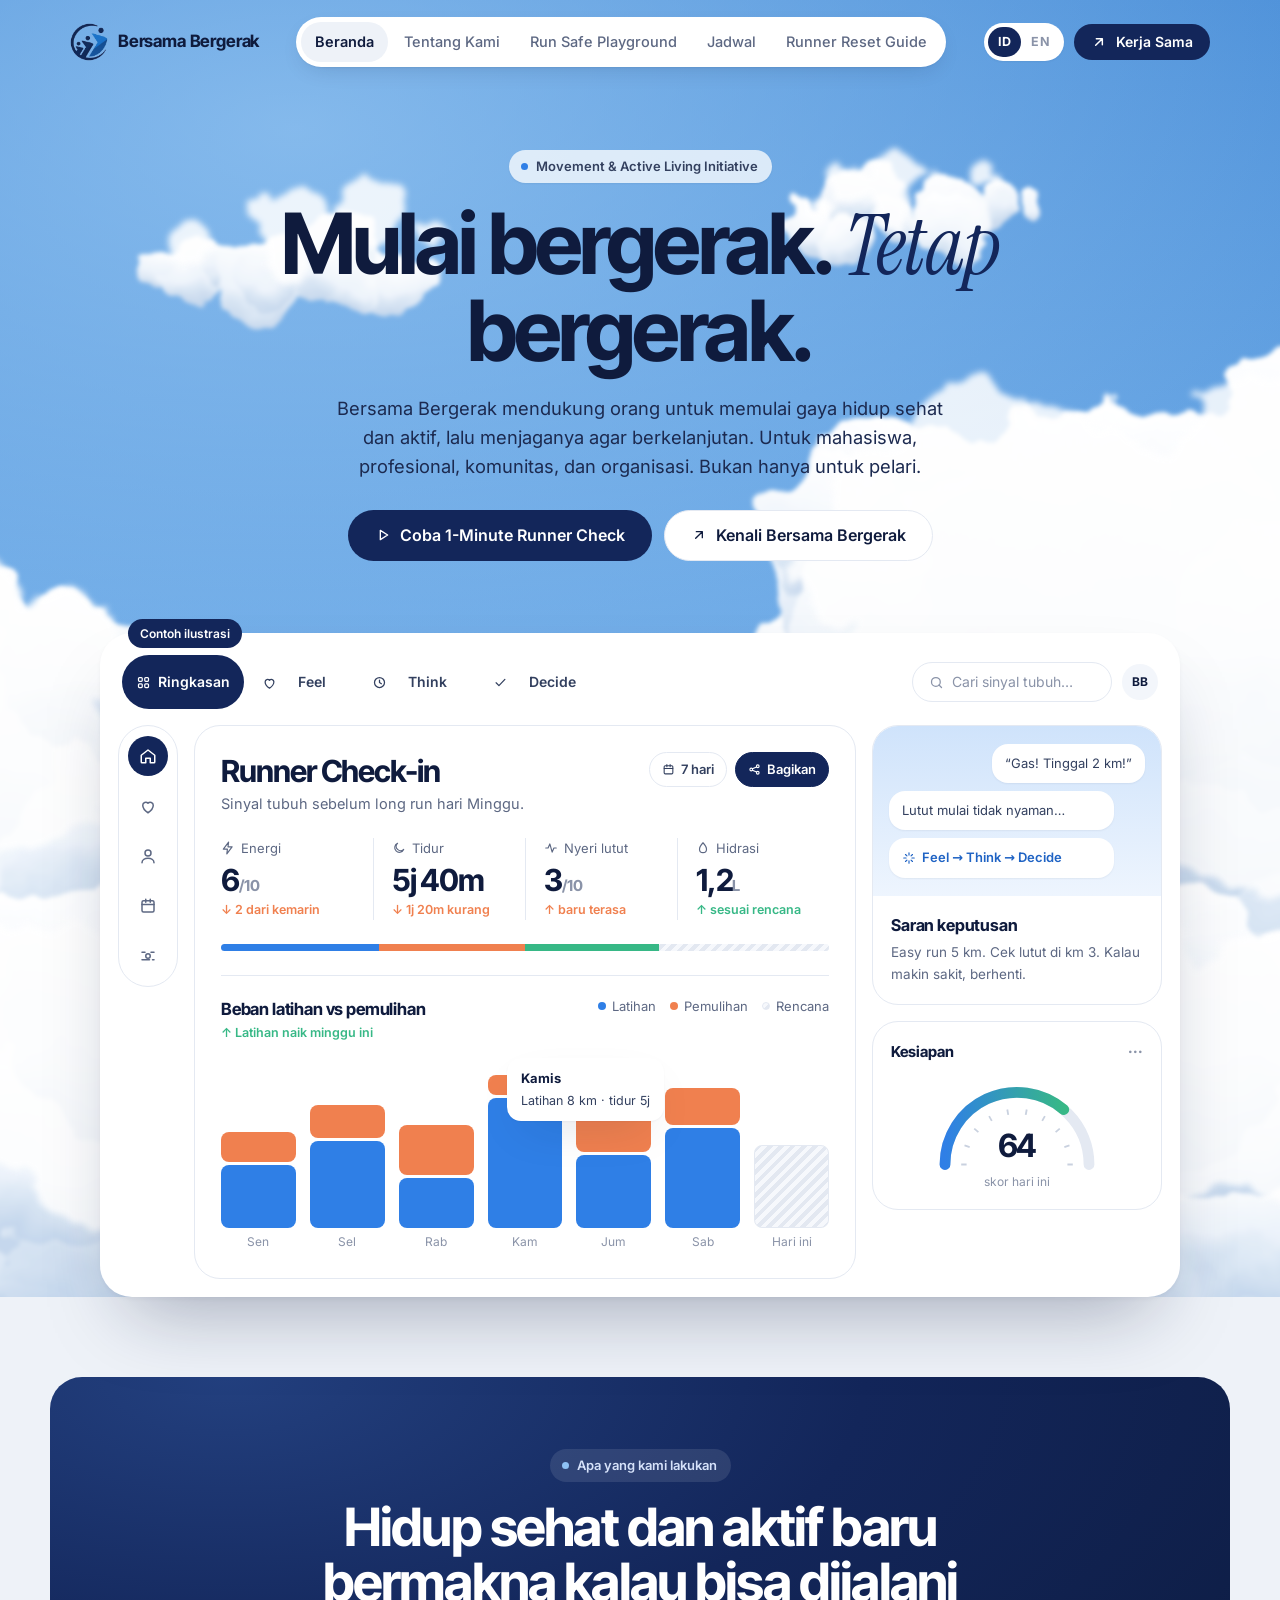
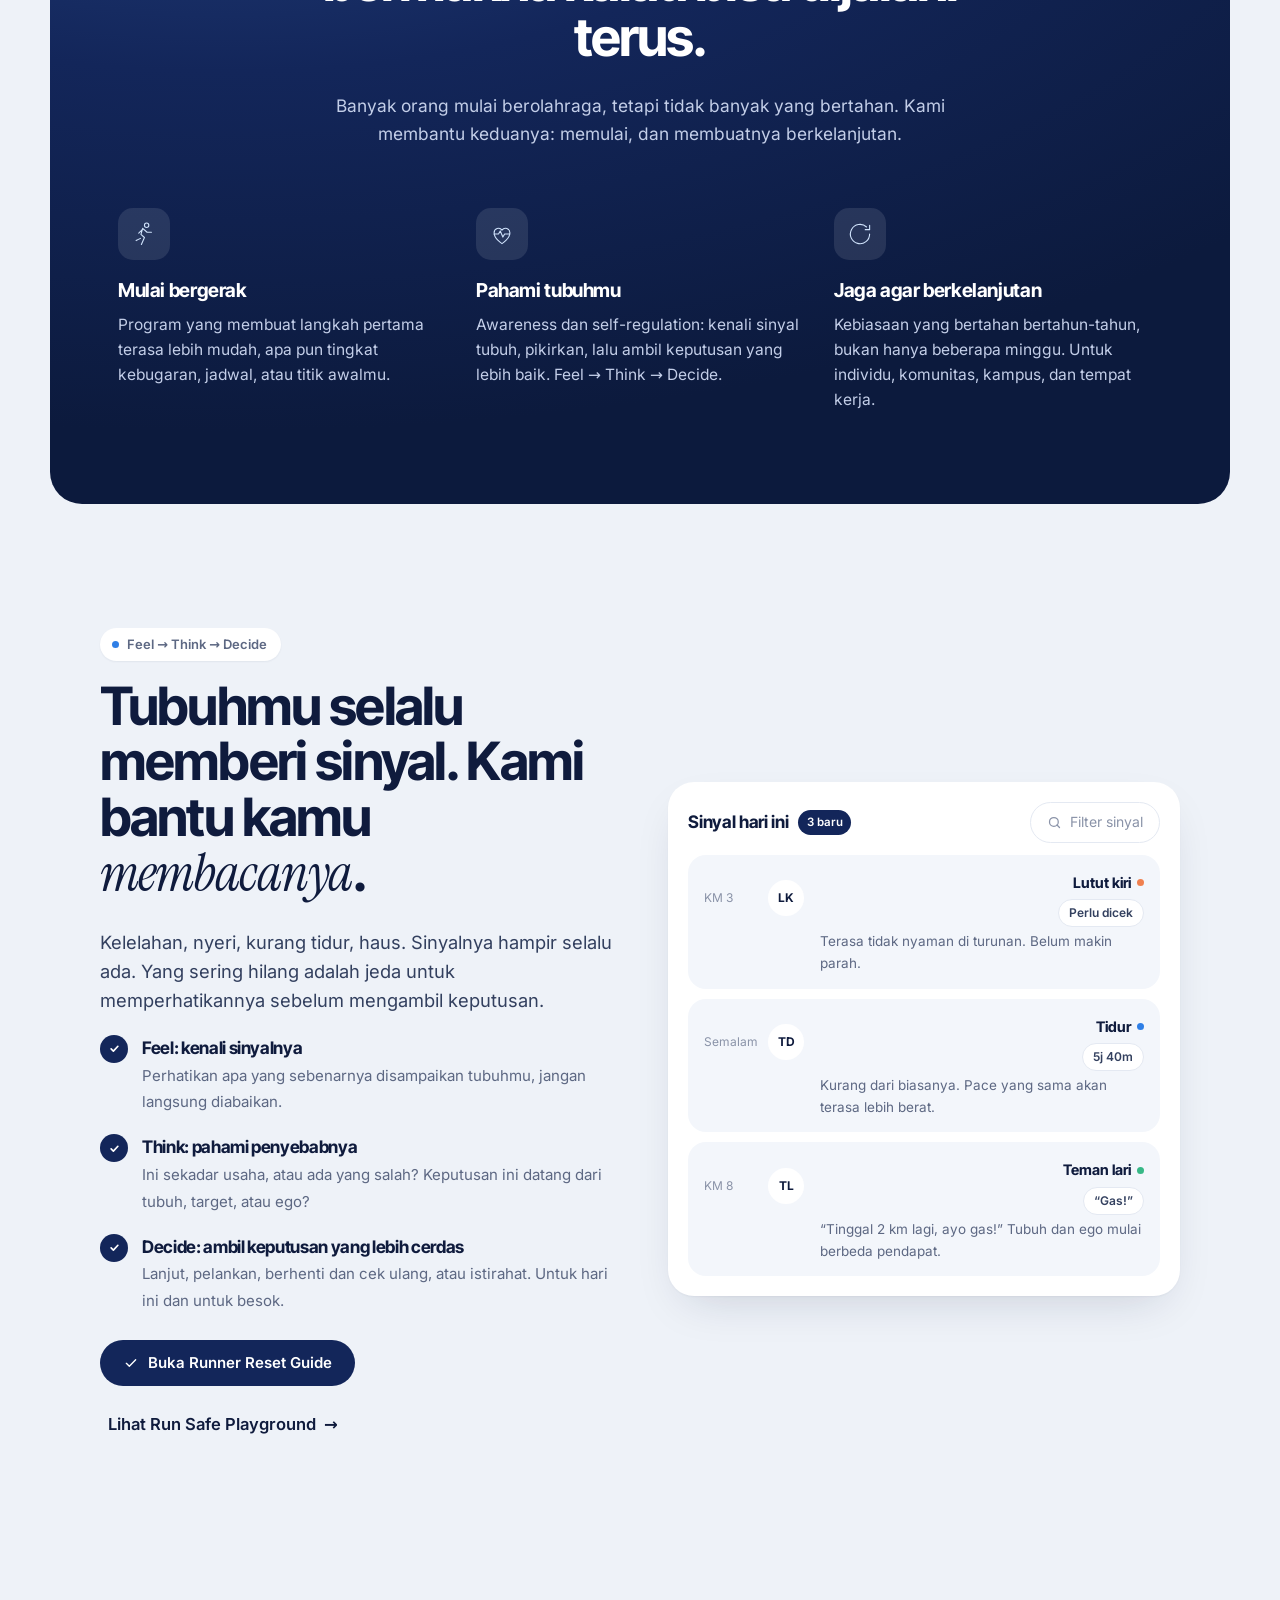
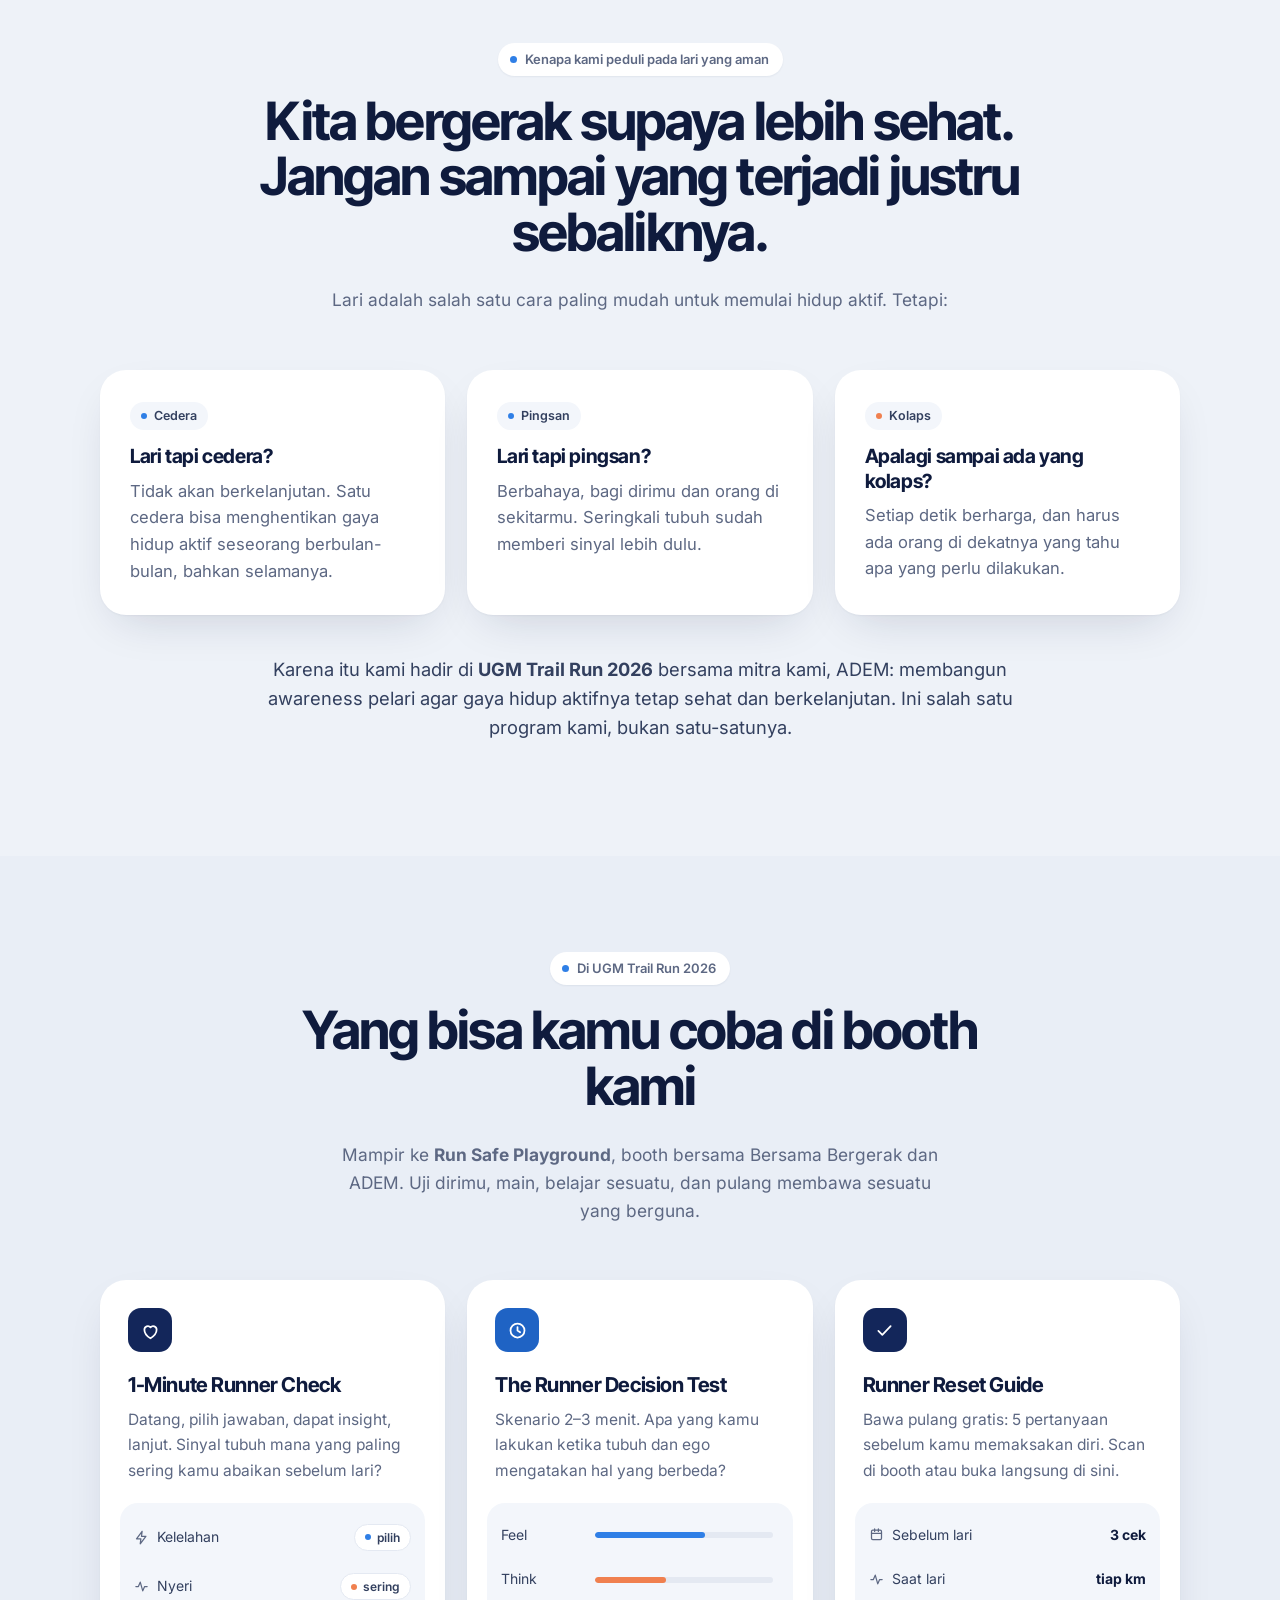
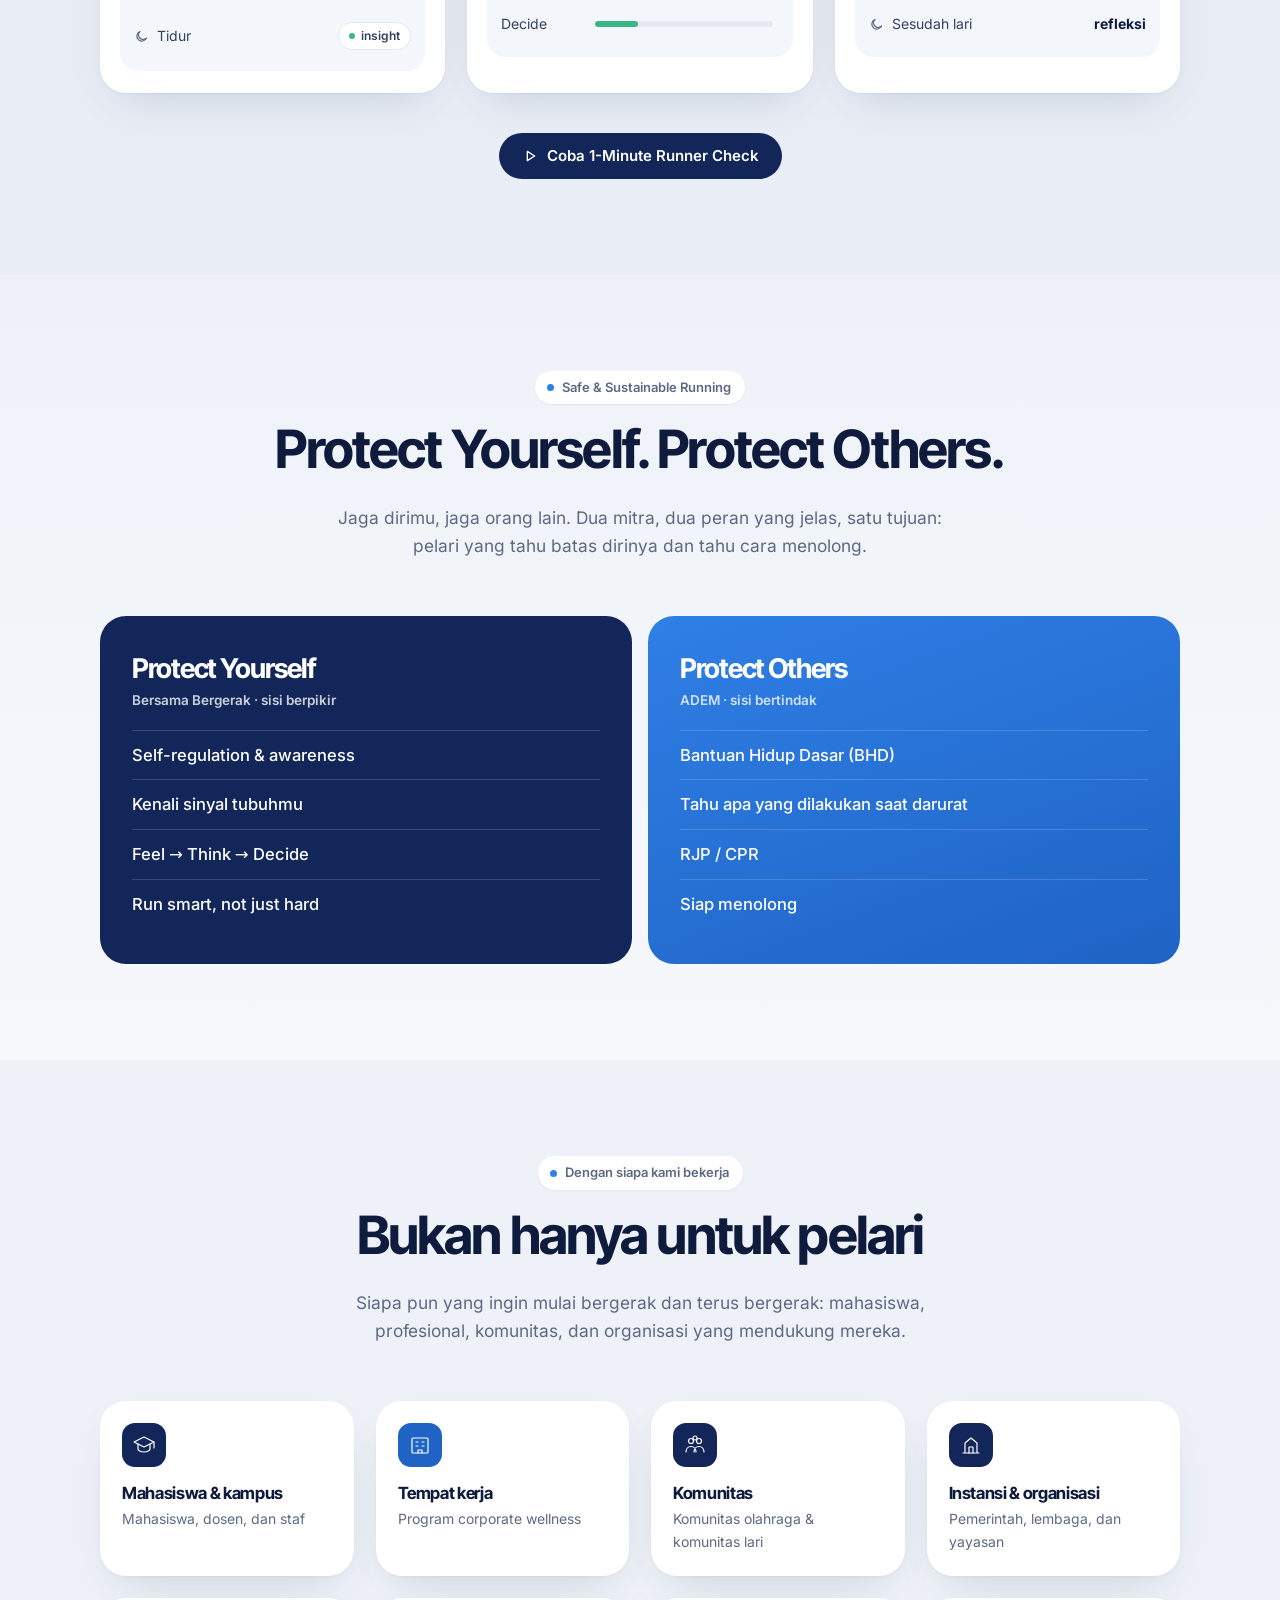
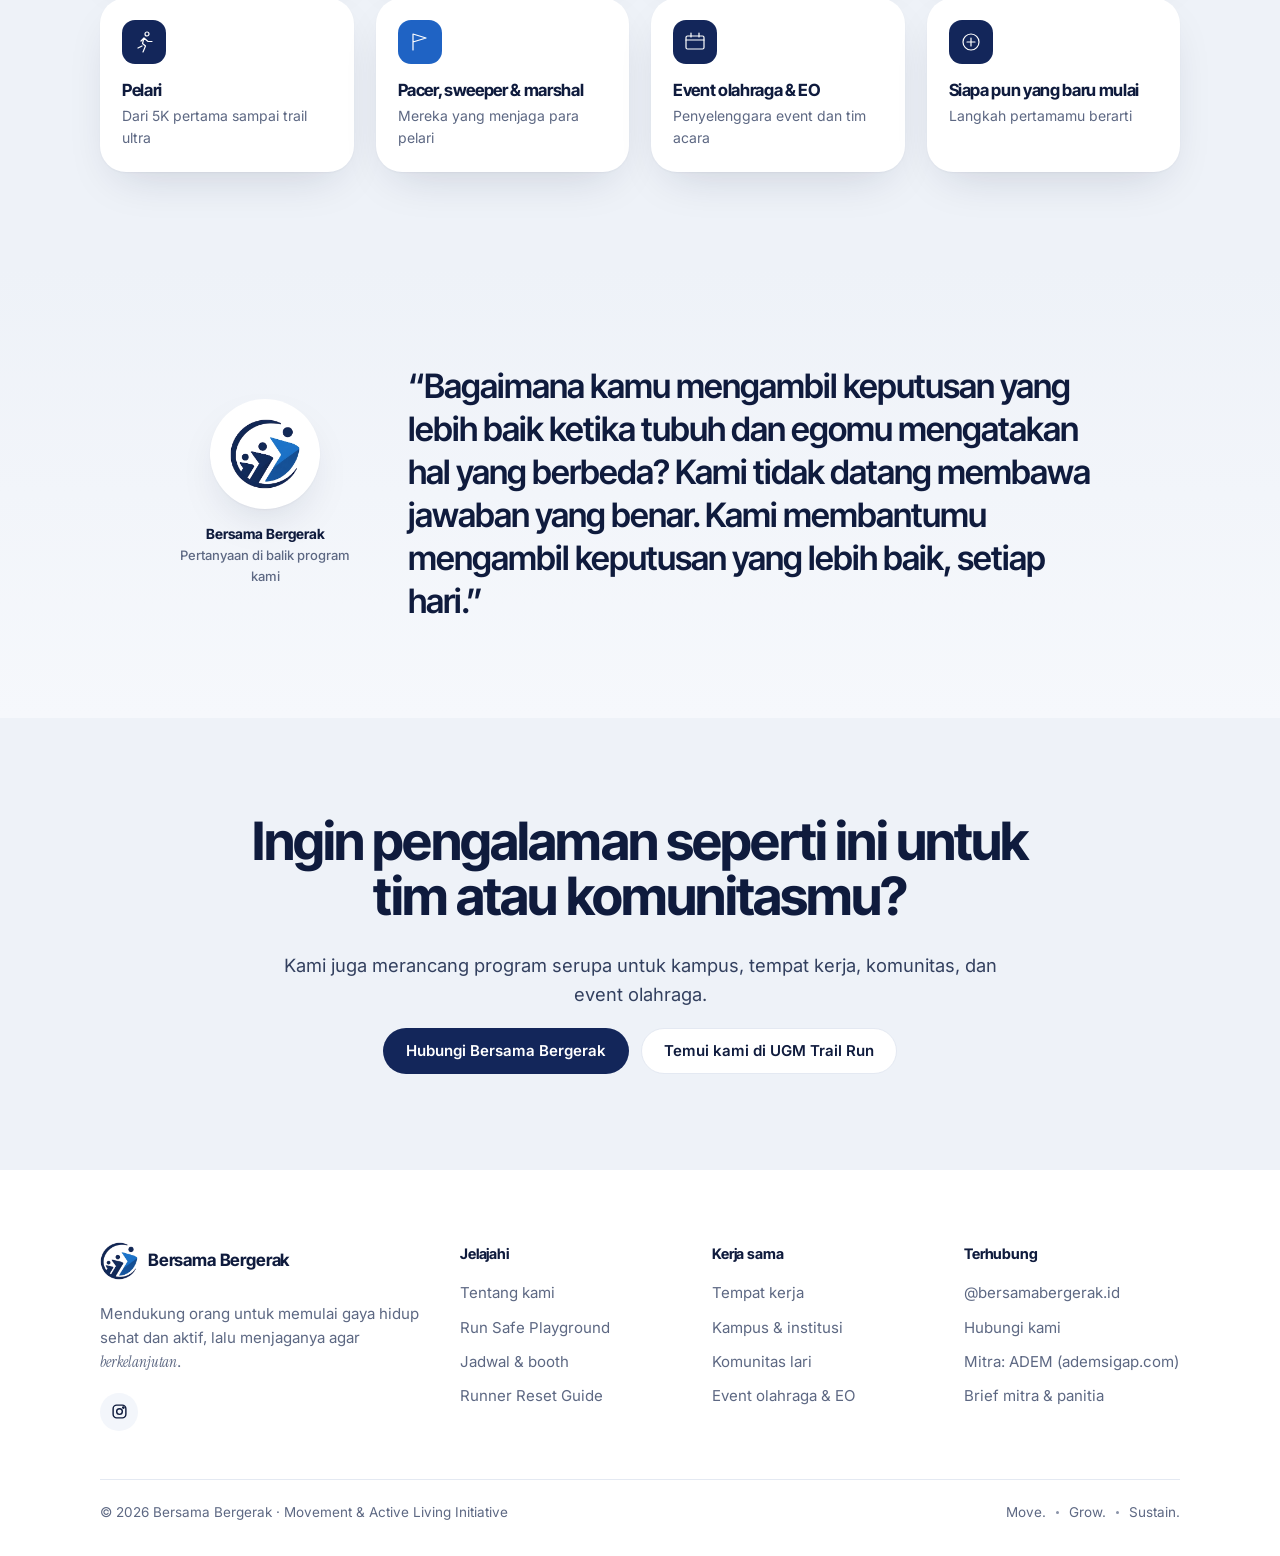
==== commit a91fa6ff: "Redesign site in a calm sky/card style and use the new logo - New logo (Move. Grow. Sustain.) as tra" ====
--- a/index.html
+++ b/index.html
@@ -1,158 +1,256 @@
 <!doctype html>
-<html lang="en">
+<html lang="id">
 <head>
   <meta charset="utf-8">
   <meta name="viewport" content="width=device-width, initial-scale=1">
   <title>Bersama Bergerak</title>
-  <meta name="description" content="Bersama Bergerak designs behavioral wellness programs that help people make better everyday decisions. Meet us at the Run Safe Playground, UGM Trail Run 2026.">
+  <meta name="description" content="Bersama Bergerak mendukung orang untuk memulai gaya hidup sehat dan aktif, lalu menjaganya agar berkelanjutan. Temui kami di Run Safe Playground, UGM Trail Run 2026.">
+  <link rel="alternate" hreflang="id" href="index.html">
+  <link rel="alternate" hreflang="en" href="en/index.html">
   <meta property="og:title" content="Bersama Bergerak">
-  <meta property="og:description" content="Bersama Bergerak designs behavioral wellness programs that help people make better everyday decisions. Meet us at the Run Safe Playground, UGM Trail Run 2026.">
+  <meta property="og:description" content="Bersama Bergerak mendukung orang untuk memulai gaya hidup sehat dan aktif, lalu menjaganya agar berkelanjutan. Temui kami di Run Safe Playground, UGM Trail Run 2026.">
   <meta property="og:image" content="assets/img/bersama-bergerak-logo.jpg">
-  <meta name="theme-color" content="#13265a">
-  <link rel="icon" href="assets/img/favicon.svg" type="image/svg+xml">
-  <link rel="preconnect" href="https://fonts.googleapis.com">
-  <link rel="preconnect" href="https://fonts.gstatic.com" crossorigin>
-  <link href="https://fonts.googleapis.com/css2?family=Plus+Jakarta+Sans:wght@400;500;600;700;800&display=swap" rel="stylesheet">
+  <meta property="og:locale" content="id_ID">
+  <meta name="theme-color" content="#6aa8e6">
+  <link rel="icon" href="assets/img/logo-mark.png" type="image/png">
+  <link rel="preload" href="assets/fonts/inter-tight-normal-latin-7.woff2" as="font" type="font/woff2" crossorigin>
+  <link rel="stylesheet" href="assets/css/fonts.css">
   <link rel="stylesheet" href="assets/css/style.css">
 </head>
 <body>
-  <a class="skip-link" href="#main">Skip to content</a>
+  <a class="skip-link" href="#main">Langsung ke konten</a>
 
   <header class="site-header">
     <div class="wrap">
-      <a class="brand" href="index.html" aria-label="Bersama Bergerak — home">
-        <svg viewBox="0 0 120 120" aria-hidden="true" focusable="false">
-  <path d="M76 7 A55 55 0 1 0 104 98" fill="none" stroke="currentColor" stroke-width="7" stroke-linecap="round"/>
-  <circle cx="21" cy="62" r="6" fill="currentColor"/>
-  <path d="M8 74 L30 76 L38 84 L27 104 L16 104 L22 88 Z" fill="currentColor"/>
-  <circle cx="47" cy="44" r="7.5" fill="currentColor"/>
-  <path d="M30 57 L58 62 L68 72 L52 104 L38 104 L50 78 Z" fill="currentColor"/>
-  <circle cx="93" cy="17" r="8" fill="currentColor"/>
-  <path d="M62 30 L112 46 L60 104 L80 64 Z" fill="#2a7de1"/>
-  <path d="M112 46 L60 104 L80 64 Z" fill="#1f63c4"/>
-</svg>
-        <span class="brand-name">BERSAMA BERGERAK<small>Movement &amp; Active Living Initiative</small></span>
+      <a class="brand" href="index.html" aria-label="Bersama Bergerak — beranda">
+        <img src="assets/img/logo-mark.png" alt="" width="38" height="38">
+        <span class="brand-name">Bersama Bergerak</span>
       </a>
-      <button class="nav-toggle" aria-expanded="false" aria-controls="site-nav" aria-label="Open menu">
-        <svg width="22" height="22" viewBox="0 0 24 24" fill="none" stroke="currentColor" stroke-width="2.2" stroke-linecap="round"><path d="M4 7h16M4 12h16M4 17h16"/></svg>
-      </button>
       <nav class="nav" id="site-nav" aria-label="Main">
-        <a href="index.html" aria-current="page">Home</a>
-        <a href="about.html">About</a>
+        <a href="index.html" aria-current="page">Beranda</a>
+        <a href="about.html">Tentang Kami</a>
         <a href="run-safe-playground.html">Run Safe Playground</a>
-        <a href="schedule.html">Schedule</a>
+        <a href="schedule.html">Jadwal</a>
         <a href="runner-reset-guide.html">Runner Reset Guide</a>
-        <a class="btn btn-sm" href="work-with-us.html">Work with us</a>
+        <a class="nav-cta" href="work-with-us.html">Kerja Sama</a>
       </nav>
+      <div class="header-actions">
+        <a class="lang-switch" href="en/index.html" hreflang="en" lang="en" aria-label="English">
+          <span class="on">ID</span><span>EN</span>
+        </a>
+        <a class="btn btn-sm" href="work-with-us.html"><svg viewBox="0 0 24 24" fill="none" stroke="currentColor" stroke-width="2.2" stroke-linecap="round" stroke-linejoin="round"><path d="M7 17 17 7M8 7h9v9"/></svg>Kerja Sama</a>
+        <button class="nav-toggle" aria-expanded="false" aria-controls="site-nav" aria-label="Buka menu">
+          <svg width="20" height="20" viewBox="0 0 24 24" fill="none" stroke="currentColor" stroke-width="2.2" stroke-linecap="round"><path d="M4 7h16M4 12h16M4 17h16"/></svg>
+        </button>
+      </div>
     </div>
   </header>
 
   <main id="main">
     <!-- HERO -->
-    <section class="hero">
-      <div class="wrap">
-        <div>
-          <span class="eyebrow">Movement &amp; Active Living Initiative</span>
-          <h1>Run smart, <span>not just hard.</span></h1>
-          <p class="lead">Bersama Bergerak helps people listen to their bodies and make better everyday decisions about how they move, push, rest and recover. We turn that into fun, hands-on programs for runners, communities, campuses and workplaces.</p>
-          <div class="btn-row">
-            <a class="btn" href="run-safe-playground.html">See the Run Safe Playground</a>
-            <a class="btn btn-ghost" href="about.html">What is Bersama Bergerak?</a>
-          </div>
-        </div>
-        <div class="collage" aria-hidden="true">
-          <div class="tile tile-logo"><img src="assets/img/bersama-bergerak-logo.jpg" alt=""></div>
-          <div class="tile tile-a">
-            <svg class="tile-icon" viewBox="0 0 24 24" fill="none" stroke="currentColor" stroke-width="2" stroke-linecap="round" stroke-linejoin="round"><path d="M12 21s-7-4.5-7-10a4 4 0 0 1 7-2.6A4 4 0 0 1 19 11c0 5.5-7 10-7 10z"/></svg>
-            <small>Feel</small><strong>Notice the signal</strong>
-          </div>
-          <div class="tile tile-b">
-            <svg class="tile-icon" viewBox="0 0 24 24" fill="none" stroke="currentColor" stroke-width="2" stroke-linecap="round" stroke-linejoin="round"><circle cx="12" cy="12" r="9"/><path d="M12 7v5l3 2"/></svg>
-            <small>Think</small><strong>Pause before you push</strong>
-          </div>
-          <div class="tile tile-c">
-            <svg class="tile-icon" viewBox="0 0 24 24" fill="none" stroke="currentColor" stroke-width="2" stroke-linecap="round" stroke-linejoin="round"><path d="M5 12h14M13 6l6 6-6 6"/></svg>
-            <small>Decide</small><strong>Make the smarter call</strong>
-          </div>
-        </div>
-      </div>
-    </section>
-
-    <!-- WHY -->
-    <section class="section-navy">
+    <section class="hero sky">
+      <div class="wrap">
+        <span class="eyebrow">Movement &amp; Active Living Initiative</span>
+        <h1>Mulai bergerak. <span class="serif">Tetap</span> bergerak.</h1>
+        <p class="lead">Bersama Bergerak mendukung orang untuk memulai gaya hidup sehat dan aktif, lalu menjaganya agar berkelanjutan. Untuk mahasiswa, profesional, komunitas, dan organisasi. Bukan hanya untuk pelari.</p>
+        <div class="btn-row">
+          <a class="btn btn-lg" href="runner-reset-guide.html#runner-check"><svg viewBox="0 0 24 24" fill="none" stroke="currentColor" stroke-width="2" stroke-linecap="round" stroke-linejoin="round" aria-hidden="true"><path d="M8 5v14l11-7z"/></svg>Coba 1-Minute Runner Check</a>
+          <a class="btn btn-lg btn-light" href="about.html"><svg viewBox="0 0 24 24" fill="none" stroke="currentColor" stroke-width="2" stroke-linecap="round" stroke-linejoin="round" aria-hidden="true"><path d="M7 17 17 7M8 7h9v9"/></svg>Kenali Bersama Bergerak</a>
+        </div>
+
+        <div class="showcase" role="img" aria-label="Contoh ilustrasi: Runner Check-in">
+          <span class="example-pill">Contoh ilustrasi</span>
+          <div class="showcase-top" aria-hidden="true">
+            <div class="seg">
+              <span class="on"><svg viewBox="0 0 24 24" fill="none" stroke="currentColor" stroke-width="2" stroke-linecap="round" stroke-linejoin="round" aria-hidden="true"><rect x="4" y="4" width="6" height="6" rx="1.5"/><rect x="14" y="4" width="6" height="6" rx="1.5"/><rect x="4" y="14" width="6" height="6" rx="1.5"/><rect x="14" y="14" width="6" height="6" rx="1.5"/></svg>Ringkasan</span>
+              <span><svg viewBox="0 0 24 24" fill="none" stroke="currentColor" stroke-width="2" stroke-linecap="round" stroke-linejoin="round" aria-hidden="true"><path d="M12 21s-7-4.5-7-10a4 4 0 0 1 7-2.6A4 4 0 0 1 19 11c0 5.5-7 10-7 10z"/></svg><span class="lbl-long">Feel</span></span>
+              <span><svg viewBox="0 0 24 24" fill="none" stroke="currentColor" stroke-width="2" stroke-linecap="round" stroke-linejoin="round" aria-hidden="true"><circle cx="12" cy="12" r="8"/><path d="M12 8v4l3 2"/></svg><span class="lbl-long">Think</span></span>
+              <span><svg viewBox="0 0 24 24" fill="none" stroke="currentColor" stroke-width="2" stroke-linecap="round" stroke-linejoin="round" aria-hidden="true"><path d="M5 12.5l4.5 4.5L19 7"/></svg><span class="lbl-long">Decide</span></span>
+            </div>
+            <div class="top-tools">
+              <span class="search-pill"><svg viewBox="0 0 24 24" fill="none" stroke="currentColor" stroke-width="2" stroke-linecap="round" stroke-linejoin="round" aria-hidden="true"><circle cx="11" cy="11" r="7"/><path d="M20 20l-4-4"/></svg>Cari sinyal tubuh…</span>
+              <span class="avatar">BB</span>
+            </div>
+          </div>
+          <div class="showcase-body" aria-hidden="true">
+            <div class="dock">
+              <span class="on"><svg viewBox="0 0 24 24" fill="none" stroke="currentColor" stroke-width="2" stroke-linecap="round" stroke-linejoin="round" aria-hidden="true"><path d="M3 11l9-7 9 7v9a1 1 0 0 1-1 1h-5v-6h-6v6H4a1 1 0 0 1-1-1z"/></svg></span><span><svg viewBox="0 0 24 24" fill="none" stroke="currentColor" stroke-width="2" stroke-linecap="round" stroke-linejoin="round" aria-hidden="true"><path d="M12 21s-7-4.5-7-10a4 4 0 0 1 7-2.6A4 4 0 0 1 19 11c0 5.5-7 10-7 10z"/></svg></span><span><svg viewBox="0 0 24 24" fill="none" stroke="currentColor" stroke-width="2" stroke-linecap="round" stroke-linejoin="round" aria-hidden="true"><circle cx="12" cy="8" r="4"/><path d="M4 21c0-4 4-6 8-6s8 2 8 6"/></svg></span><span><svg viewBox="0 0 24 24" fill="none" stroke="currentColor" stroke-width="2" stroke-linecap="round" stroke-linejoin="round" aria-hidden="true"><rect x="4" y="5" width="16" height="15" rx="2"/><path d="M4 10h16M9 3v4M15 3v4"/></svg></span><span><svg viewBox="0 0 24 24" fill="none" stroke="currentColor" stroke-width="2" stroke-linecap="round" stroke-linejoin="round" aria-hidden="true"><circle cx="12" cy="12" r="3"/><path d="M4 7h4M16 7h4M4 17h10M18 17h2"/></svg></span>
+            </div>
+            <div class="panel">
+              <div class="panel-head">
+                <div><h3>Runner Check-in</h3><p>Sinyal tubuh sebelum long run hari Minggu.</p></div>
+                <div class="chips"><span class="chip"><svg viewBox="0 0 24 24" fill="none" stroke="currentColor" stroke-width="2" stroke-linecap="round" stroke-linejoin="round" aria-hidden="true"><rect x="4" y="5" width="16" height="15" rx="2"/><path d="M4 10h16M9 3v4M15 3v4"/></svg>7 hari</span><span class="chip dark"><svg viewBox="0 0 24 24" fill="none" stroke="currentColor" stroke-width="2" stroke-linecap="round" stroke-linejoin="round" aria-hidden="true"><circle cx="6" cy="12" r="2.5"/><circle cx="18" cy="6" r="2.5"/><circle cx="18" cy="18" r="2.5"/><path d="M8.2 10.8l7.6-3.6M8.2 13.2l7.6 3.6"/></svg>Bagikan</span></div>
+              </div>
+              <div class="stats">
+                <div class="stat"><div class="label"><svg viewBox="0 0 24 24" fill="none" stroke="currentColor" stroke-width="2" stroke-linecap="round" stroke-linejoin="round" aria-hidden="true"><path d="M13 2 4 14h7l-1 8 9-12h-7z"/></svg>Energi</div><div class="value">6<small>/10</small></div><div class="delta down">↓ 2 dari kemarin</div></div>
+                <div class="stat"><div class="label"><svg viewBox="0 0 24 24" fill="none" stroke="currentColor" stroke-width="2" stroke-linecap="round" stroke-linejoin="round" aria-hidden="true"><path d="M20 14.5A8 8 0 1 1 9.5 4a6.5 6.5 0 0 0 10.5 10.5z"/></svg>Tidur</div><div class="value">5j 40m<small></small></div><div class="delta down">↓ 1j 20m kurang</div></div>
+                <div class="stat"><div class="label"><svg viewBox="0 0 24 24" fill="none" stroke="currentColor" stroke-width="2" stroke-linecap="round" stroke-linejoin="round" aria-hidden="true"><path d="M3 12h4l3-7 4 14 3-7h4"/></svg>Nyeri lutut</div><div class="value">3<small>/10</small></div><div class="delta down">↑ baru terasa</div></div>
+                <div class="stat"><div class="label"><svg viewBox="0 0 24 24" fill="none" stroke="currentColor" stroke-width="2" stroke-linecap="round" stroke-linejoin="round" aria-hidden="true"><path d="M12 3s6 6.5 6 11a6 6 0 0 1-12 0c0-4.5 6-11 6-11z"/></svg>Hidrasi</div><div class="value">1,2<small>L</small></div><div class="delta up">↑ sesuai rencana</div></div>
+              </div>
+              <div class="segbar"><i style="width:26%;background:var(--blue-500)"></i><i style="width:24%;background:var(--coral)"></i><i style="width:22%;background:var(--green)"></i><i class="hatch" style="width:28%"></i></div>
+              <div class="chart-head">
+                <div><h4>Beban latihan vs pemulihan</h4><div class="delta up">↑ Latihan naik minggu ini</div></div>
+                <div class="legend"><span><i style="background:var(--blue-500)"></i>Latihan</span><span><i style="background:var(--coral)"></i>Pemulihan</span><span><i class="hatch" style="border:1px solid var(--line)"></i>Rencana</span></div>
+              </div>
+              <div class="bars"><div class="bar"><em style="height:18%"></em><b style="height:38%"></b><span>Sen</span></div><div class="bar"><em style="height:20%"></em><b style="height:52%"></b><span>Sel</span></div><div class="bar"><em style="height:30%"></em><b style="height:30%"></b><span>Rab</span></div><div class="bar"><em style="height:12%"></em><b style="height:78%"></b><span>Kam</span></div><div class="bar"><em style="height:26%"></em><b style="height:44%"></b><span>Jum</span></div><div class="bar"><em style="height:22%"></em><b style="height:60%"></b><span>Sab</span></div><div class="bar future"><b style="height:50%"></b><span>Hari ini</span></div>
+                <div class="tooltip" style="left:47%;top:-4px"><strong>Kamis</strong>Latihan 8 km · tidur 5j</div>
+              </div>
+            </div>
+            <div class="side">
+              <div class="side-card">
+                <div class="bubbles">
+                  <span class="bubble r">“Gas! Tinggal 2 km!”</span>
+                  <span class="bubble">Lutut mulai tidak nyaman…</span>
+                  <span class="bubble ai"><svg width="14" height="14" viewBox="0 0 24 24" fill="none" stroke="currentColor" stroke-width="2" stroke-linecap="round" stroke-linejoin="round" aria-hidden="true"><path d="M12 3v4M12 17v4M3 12h4M17 12h4M6 6l2.5 2.5M15.5 15.5 18 18M6 18l2.5-2.5M15.5 8.5 18 6"/></svg>Feel → Think → Decide</span>
+                </div>
+                <div class="txt"><h4>Saran keputusan</h4><p>Easy run 5 km. Cek lutut di km 3. Kalau makin sakit, berhenti.</p></div>
+              </div>
+              <div class="side-card gauge">
+                <div class="gauge-head">Kesiapan<span>···</span></div>
+                <svg viewBox="0 0 200 120"><defs><linearGradient id="gg" x1="0" x2="1"><stop offset="0" stop-color="#2f7fe6"/><stop offset="1" stop-color="#37b886"/></linearGradient></defs>
+                  <path d="M20 105a80 80 0 0 1 160 0" fill="none" stroke="#e4e9f2" stroke-width="12" stroke-linecap="round"/>
+                  <path d="M20 105a80 80 0 0 1 132-61" fill="none" stroke="url(#gg)" stroke-width="12" stroke-linecap="round"/>
+                  <g stroke="#c9d1df" stroke-width="2"><line x1="38.0" y1="105.0" x2="44.0" y2="105.0"/><line x1="41.7" y1="83.8" x2="47.4" y2="85.8"/><line x1="52.5" y1="65.1" x2="57.1" y2="69.0"/><line x1="69.0" y1="51.3" x2="72.0" y2="56.5"/><line x1="89.2" y1="43.9" x2="90.3" y2="49.9"/><line x1="110.8" y1="43.9" x2="109.7" y2="49.9"/><line x1="131.0" y1="51.3" x2="128.0" y2="56.5"/><line x1="147.5" y1="65.1" x2="142.9" y2="69.0"/><line x1="158.3" y1="83.8" x2="152.6" y2="85.8"/><line x1="162.0" y1="105.0" x2="156.0" y2="105.0"/></g>
+                </svg>
+                <div class="num">64</div><div class="cap">skor hari ini</div>
+              </div>
+            </div>
+          </div>
+        </div>
+      </div>
+    </section>
+
+    <!-- WHAT WE DO -->
+    <section class="section-navy after-hero">
       <div class="wrap">
         <div class="section-head">
-          <span class="eyebrow">Why Bersama Bergerak</span>
-          <h2>Your running problem may not be your training plan.</h2>
-          <p>It may be your decision-making. Most injuries, burnouts and bad race days start with a signal we chose to ignore. That's the part we work on.</p>
+          <span class="eyebrow">Apa yang kami lakukan</span>
+          <h2>Hidup sehat dan aktif baru bermakna kalau bisa dijalani terus.</h2>
+          <p>Banyak orang mulai berolahraga, tetapi tidak banyak yang bertahan. Kami membantu keduanya: memulai, dan membuatnya berkelanjutan.</p>
         </div>
         <div class="grid grid-3">
           <div class="pillar">
+            <svg class="icon" viewBox="0 0 64 64" fill="none" stroke="currentColor" stroke-width="2.5" stroke-linecap="round" stroke-linejoin="round"><circle cx="38" cy="12" r="5"/><path d="M26 56l7-16-8-7 4-14 10 9h10M20 30l8-8M24 42l-10 5"/></svg>
+            <h3>Mulai bergerak</h3>
+            <p>Program yang membuat langkah pertama terasa lebih mudah, apa pun tingkat kebugaran, jadwal, atau titik awalmu.</p>
+          </div>
+          <div class="pillar">
             <svg class="icon" viewBox="0 0 64 64" fill="none" stroke="currentColor" stroke-width="2.5" stroke-linecap="round" stroke-linejoin="round"><path d="M32 54s-18-11-18-25a10 10 0 0 1 18-6 10 10 0 0 1 18 6c0 14-18 25-18 25z"/><path d="M14 32h10l4-7 6 14 4-7h12"/></svg>
-            <h3>Self-regulation, not just information</h3>
-            <p>We don't hand out leaflets. We help people build the habit of checking in with their body before they decide.</p>
+            <h3>Pahami tubuhmu</h3>
+            <p>Awareness dan self-regulation: kenali sinyal tubuh, pikirkan, lalu ambil keputusan yang lebih baik. Feel → Think → Decide.</p>
           </div>
           <div class="pillar">
-            <svg class="icon" viewBox="0 0 64 64" fill="none" stroke="currentColor" stroke-width="2.5" stroke-linecap="round" stroke-linejoin="round"><circle cx="32" cy="32" r="20"/><path d="M32 20v12l8 6"/><path d="M8 32h4M52 32h4M32 8v4M32 52v4"/></svg>
-            <h3>Short, fun and practical</h3>
-            <p>1 to 3 minute experiences you can take part in between picking up your race pack and meeting your friends. No seminar feel.</p>
-          </div>
-          <div class="pillar">
-            <svg class="icon" viewBox="0 0 64 64" fill="none" stroke="currentColor" stroke-width="2.5" stroke-linecap="round" stroke-linejoin="round"><circle cx="22" cy="22" r="7"/><circle cx="44" cy="22" r="7"/><path d="M8 50c0-8 6-14 14-14s14 6 14 14"/><path d="M34 40c2-3 6-4 10-4 8 0 12 6 12 14"/></svg>
-            <h3>Made to go further</h3>
-            <p>The same approach works for running communities, campuses and workplaces. We design programs that fit each group.</p>
-          </div>
-        </div>
+            <svg class="icon" viewBox="0 0 64 64" fill="none" stroke="currentColor" stroke-width="2.5" stroke-linecap="round" stroke-linejoin="round"><path d="M54 32a22 22 0 1 1-7-16M54 12v10H44"/></svg>
+            <h3>Jaga agar berkelanjutan</h3>
+            <p>Kebiasaan yang bertahan bertahun-tahun, bukan hanya beberapa minggu. Untuk individu, komunitas, kampus, dan tempat kerja.</p>
+          </div>
+        </div>
+      </div>
+    </section>
+
+    <!-- SIGNALS -->
+    <section>
+      <div class="wrap split">
+        <div>
+          <span class="eyebrow">Feel → Think → Decide</span>
+          <h2>Tubuhmu selalu memberi sinyal. Kami bantu kamu <span class="serif">membacanya</span>.</h2>
+          <p class="lead">Kelelahan, nyeri, kurang tidur, haus. Sinyalnya hampir selalu ada. Yang sering hilang adalah jeda untuk memperhatikannya sebelum mengambil keputusan.</p>
+          <ul class="feature-list">
+            <li><b>Feel: kenali sinyalnya</b><span>Perhatikan apa yang sebenarnya disampaikan tubuhmu, jangan langsung diabaikan.</span></li>
+            <li><b>Think: pahami penyebabnya</b><span>Ini sekadar usaha, atau ada yang salah? Keputusan ini datang dari tubuh, target, atau ego?</span></li>
+            <li><b>Decide: ambil keputusan yang lebih cerdas</b><span>Lanjut, pelankan, berhenti dan cek ulang, atau istirahat. Untuk hari ini dan untuk besok.</span></li>
+          </ul>
+          <div class="btn-row">
+            <a class="btn" href="runner-reset-guide.html"><svg viewBox="0 0 24 24" fill="none" stroke="currentColor" stroke-width="2" stroke-linecap="round" stroke-linejoin="round" aria-hidden="true"><path d="M5 12.5l4.5 4.5L19 7"/></svg>Buka Runner Reset Guide</a>
+            <a class="btn-link" href="run-safe-playground.html">Lihat Run Safe Playground</a>
+          </div>
+        </div>
+        <div class="list-card" role="img" aria-label="Sinyal hari ini">
+          <div class="list-top"><h4>Sinyal hari ini <span class="count">3 baru</span></h4><span class="search-pill" style="min-width:0"><svg viewBox="0 0 24 24" fill="none" stroke="currentColor" stroke-width="2" stroke-linecap="round" stroke-linejoin="round" aria-hidden="true"><circle cx="11" cy="11" r="7"/><path d="M20 20l-4-4"/></svg>Filter sinyal</span></div>
+          <div class="list-item">
+            <div class="when">KM 3</div><div class="avatar" style="background:#fff">LK</div><div></div>
+            <div class="who"><span class="name coral">Lutut kiri</span><br><span class="status plain">Perlu dicek</span></div>
+            <p class="msg">Terasa tidak nyaman di turunan. Belum makin parah.</p>
+          </div>
+          <div class="list-item">
+            <div class="when">Semalam</div><div class="avatar" style="background:#fff">TD</div><div></div>
+            <div class="who"><span class="name blue">Tidur</span><br><span class="status plain">5j 40m</span></div>
+            <p class="msg">Kurang dari biasanya. Pace yang sama akan terasa lebih berat.</p>
+          </div>
+          <div class="list-item">
+            <div class="when">KM 8</div><div class="avatar" style="background:#fff">TL</div><div></div>
+            <div class="who"><span class="name ">Teman lari</span><br><span class="status plain">“Gas!”</span></div>
+            <p class="msg">“Tinggal 2 km lagi, ayo gas!” Tubuh dan ego mulai berbeda pendapat.</p>
+          </div>
+        </div>
+      </div>
+    </section>
+
+    <!-- WHY SAFETY -->
+    <section>
+      <div class="wrap">
+        <div class="section-head">
+          <span class="eyebrow">Kenapa kami peduli pada lari yang aman</span>
+          <h2>Kita bergerak supaya lebih sehat. Jangan sampai yang terjadi justru sebaliknya.</h2>
+          <p>Lari adalah salah satu cara paling mudah untuk memulai hidup aktif. Tetapi:</p>
+        </div>
+        <div class="grid grid-3">
+          <div class="card card-accent">
+            <span class="tag">Cedera</span>
+            <h3>Lari tapi cedera?</h3>
+            <p>Tidak akan berkelanjutan. Satu cedera bisa menghentikan gaya hidup aktif seseorang berbulan-bulan, bahkan selamanya.</p>
+          </div>
+          <div class="card card-accent">
+            <span class="tag">Pingsan</span>
+            <h3>Lari tapi pingsan?</h3>
+            <p>Berbahaya, bagi dirimu dan orang di sekitarmu. Seringkali tubuh sudah memberi sinyal lebih dulu.</p>
+          </div>
+          <div class="card card-accent-coral">
+            <span class="tag tag-coral">Kolaps</span>
+            <h3>Apalagi sampai ada yang kolaps?</h3>
+            <p>Setiap detik berharga, dan harus ada orang di dekatnya yang tahu apa yang perlu dilakukan.</p>
+          </div>
+        </div>
+        <p class="center lead mt-3 maxw mx-auto">Karena itu kami hadir di <strong>UGM Trail Run 2026</strong> bersama mitra kami, ADEM: membangun awareness pelari agar gaya hidup aktifnya tetap sehat dan berkelanjutan. Ini salah satu program kami, bukan satu-satunya.</p>
       </div>
     </section>
 
     <!-- FEATURES -->
-    <section>
+    <section class="section-sand">
       <div class="wrap">
         <div class="section-head">
-          <span class="eyebrow">At UGM Trail Run 2026</span>
-          <h2>What you can try at our booth</h2>
-          <p>Stop by the <strong>Run Safe Playground</strong>, a joint booth by Bersama Bergerak and ADEM. Test yourself, play, learn something, and go home with something useful.</p>
+          <span class="eyebrow">Di UGM Trail Run 2026</span>
+          <h2>Yang bisa kamu coba di booth kami</h2>
+          <p>Mampir ke <strong>Run Safe Playground</strong>, booth bersama Bersama Bergerak dan ADEM. Uji dirimu, main, belajar sesuatu, dan pulang membawa sesuatu yang berguna.</p>
         </div>
         <div class="grid grid-3">
           <article class="card feature-card">
-            <div class="mock" aria-hidden="true">
-              <div class="mock-row"><span class="dot"></span>A. Fatigue</div>
-              <div class="mock-row"><span class="dot on"></span>B. Pain</div>
-              <div class="mock-row"><span class="dot"></span>C. Sleep</div>
-              <div class="mock-row"><span class="dot"></span>D. Hydration</div>
-            </div>
+            <div class="mock well" aria-hidden="true"><div class="well-row"><span class="k"><svg viewBox="0 0 24 24" fill="none" stroke="currentColor" stroke-width="2" stroke-linecap="round" stroke-linejoin="round" aria-hidden="true"><path d="M13 2 4 14h7l-1 8 9-12h-7z"/></svg>Kelelahan</span><span class="status blue">pilih</span></div><div class="well-row"><span class="k"><svg viewBox="0 0 24 24" fill="none" stroke="currentColor" stroke-width="2" stroke-linecap="round" stroke-linejoin="round" aria-hidden="true"><path d="M3 12h4l3-7 4 14 3-7h4"/></svg>Nyeri</span><span class="status coral">sering</span></div><div class="well-row"><span class="k"><svg viewBox="0 0 24 24" fill="none" stroke="currentColor" stroke-width="2" stroke-linecap="round" stroke-linejoin="round" aria-hidden="true"><path d="M20 14.5A8 8 0 1 1 9.5 4a6.5 6.5 0 0 0 10.5 10.5z"/></svg>Tidur</span><span class="status">insight</span></div></div>
             <div class="body">
+              <span class="ibadge"><svg viewBox="0 0 24 24" fill="none" stroke="currentColor" stroke-width="2" stroke-linecap="round" stroke-linejoin="round" aria-hidden="true"><path d="M12 21s-7-4.5-7-10a4 4 0 0 1 7-2.6A4 4 0 0 1 19 11c0 5.5-7 10-7 10z"/></svg></span>
               <h3>1-Minute Runner Check</h3>
-              <p>Walk up, pick an answer, get an insight, move on. Which body signal do you ignore most before a run?</p>
+              <p>Datang, pilih jawaban, dapat insight, lanjut. Sinyal tubuh mana yang paling sering kamu abaikan sebelum lari?</p>
             </div>
           </article>
           <article class="card feature-card">
-            <div class="mock" aria-hidden="true">
-              <div class="mock-row" style="background:var(--navy-800);color:#fff">KM 8. Your knee feels off. Your friend yells “Gas! 2 km left!”</div>
-              <div class="mock-row"><span class="dot"></span>Slow down &amp; assess</div>
-              <span class="mock-pill">Feel → Think → Decide</span>
-            </div>
+            <div class="mock well" aria-hidden="true"><div class="well-row"><span class="k" style="width:78px">Feel</span><span class="meter"><i style="width:62%;background:var(--blue-500)"></i></span></div><div class="well-row"><span class="k" style="width:78px">Think</span><span class="meter"><i style="width:40%;background:var(--coral)"></i></span></div><div class="well-row"><span class="k" style="width:78px">Decide</span><span class="meter"><i style="width:24%;background:var(--green)"></i></span></div></div>
             <div class="body">
+              <span class="ibadge blue"><svg viewBox="0 0 24 24" fill="none" stroke="currentColor" stroke-width="2" stroke-linecap="round" stroke-linejoin="round" aria-hidden="true"><circle cx="12" cy="12" r="8"/><path d="M12 8v4l3 2"/></svg></span>
               <h3>The Runner Decision Test</h3>
-              <p>A 2 to 3 minute scenario. What do you do when your body and your ego are telling you different things?</p>
+              <p>Skenario 2–3 menit. Apa yang kamu lakukan ketika tubuh dan ego mengatakan hal yang berbeda?</p>
             </div>
           </article>
           <article class="card feature-card">
-            <div class="mock" aria-hidden="true">
-              <div class="mock-row">1. What am I feeling?</div>
-              <div class="mock-row">2. What might be causing it?</div>
-              <div class="mock-row">3. Should I push through?</div>
-              <span class="mock-pill">Scan the QR</span>
-            </div>
+            <div class="mock well" aria-hidden="true"><div class="well-row"><span class="k"><svg viewBox="0 0 24 24" fill="none" stroke="currentColor" stroke-width="2" stroke-linecap="round" stroke-linejoin="round" aria-hidden="true"><rect x="4" y="5" width="16" height="15" rx="2"/><path d="M4 10h16M9 3v4M15 3v4"/></svg>Sebelum lari</span><b>3 cek</b></div><div class="well-row"><span class="k"><svg viewBox="0 0 24 24" fill="none" stroke="currentColor" stroke-width="2" stroke-linecap="round" stroke-linejoin="round" aria-hidden="true"><path d="M3 12h4l3-7 4 14 3-7h4"/></svg>Saat lari</span><b>tiap km</b></div><div class="well-row"><span class="k"><svg viewBox="0 0 24 24" fill="none" stroke="currentColor" stroke-width="2" stroke-linecap="round" stroke-linejoin="round" aria-hidden="true"><path d="M20 14.5A8 8 0 1 1 9.5 4a6.5 6.5 0 0 0 10.5 10.5z"/></svg>Sesudah lari</span><b>refleksi</b></div></div>
             <div class="body">
+              <span class="ibadge"><svg viewBox="0 0 24 24" fill="none" stroke="currentColor" stroke-width="2" stroke-linecap="round" stroke-linejoin="round" aria-hidden="true"><path d="M5 12.5l4.5 4.5L19 7"/></svg></span>
               <h3>Runner Reset Guide</h3>
-              <p>Your free take-home: 5 questions to ask yourself before you push. Scan it at the booth or open it right here.</p>
+              <p>Bawa pulang gratis: 5 pertanyaan sebelum kamu memaksakan diri. Scan di booth atau buka langsung di sini.</p>
             </div>
           </article>
         </div>
         <div class="center mt-3">
-          <a class="btn" href="runner-reset-guide.html">Try the 1-Minute Runner Check</a>
+          <a class="btn" href="runner-reset-guide.html"><svg viewBox="0 0 24 24" fill="none" stroke="currentColor" stroke-width="2" stroke-linecap="round" stroke-linejoin="round" aria-hidden="true"><path d="M8 5v14l11-7z"/></svg>Coba 1-Minute Runner Check</a>
         </div>
       </div>
     </section>
@@ -163,27 +261,27 @@
         <div class="section-head">
           <span class="eyebrow">Safe &amp; Sustainable Running</span>
           <h2>Protect Yourself. Protect Others.</h2>
-          <p>Two partners, two clear roles, one goal: runners who know their limits and know how to help.</p>
+          <p>Jaga dirimu, jaga orang lain. Dua mitra, dua peran yang jelas, satu tujuan: pelari yang tahu batas dirinya dan tahu cara menolong.</p>
         </div>
         <div class="layers">
           <div class="layer layer-you">
             <h3>Protect Yourself</h3>
-            <div class="by">Bersama Bergerak · the thinking part</div>
+            <div class="by">Bersama Bergerak · sisi berpikir</div>
             <ul>
               <li>Self-regulation &amp; awareness</li>
-              <li>Learn to read your body's signals</li>
+              <li>Kenali sinyal tubuhmu</li>
               <li>Feel → Think → Decide</li>
               <li>Run smart, not just hard</li>
             </ul>
           </div>
           <div class="layer layer-others">
             <h3>Protect Others</h3>
-            <div class="by">ADEM · the action part</div>
+            <div class="by">ADEM · sisi bertindak</div>
             <ul>
-              <li>Basic Life Support</li>
-              <li>Know what to do in an emergency</li>
-              <li>CPR (RJP)</li>
-              <li>Be ready to help</li>
+              <li>Bantuan Hidup Dasar (BHD)</li>
+              <li>Tahu apa yang dilakukan saat darurat</li>
+              <li>RJP / CPR</li>
+              <li>Siap menolong</li>
             </ul>
           </div>
         </div>
@@ -191,44 +289,45 @@
     </section>
 
     <!-- WHO IT'S FOR -->
-    <section class="section-sand">
+    <section>
       <div class="wrap">
         <div class="section-head">
-          <span class="eyebrow">Who we work with</span>
-          <h2>Built for people who move, and the people around them</h2>
-        </div>
-        <div class="grid grid-4">
+          <span class="eyebrow">Dengan siapa kami bekerja</span>
+          <h2>Bukan hanya untuk pelari</h2>
+          <p>Siapa pun yang ingin mulai bergerak dan terus bergerak: mahasiswa, profesional, komunitas, dan organisasi yang mendukung mereka.</p>
+        </div>
+        <div class="grid grid-4 grid-audience">
+          <div class="audience">
+            <div class="pic"><svg viewBox="0 0 48 48" fill="none" stroke="currentColor" stroke-width="2.4" stroke-linecap="round" stroke-linejoin="round"><path d="M4 18l20-10 20 10-20 10z"/><path d="M12 22v10c0 3 5 6 12 6s12-3 12-6V22M44 18v12"/></svg></div>
+            <h3>Mahasiswa &amp; kampus</h3><p>Mahasiswa, dosen, dan staf</p>
+          </div>
+          <div class="audience">
+            <div class="pic"><svg viewBox="0 0 48 48" fill="none" stroke="currentColor" stroke-width="2.4" stroke-linecap="round" stroke-linejoin="round"><rect x="8" y="10" width="32" height="30" rx="2"/><path d="M16 18h4M28 18h4M16 26h4M28 26h4M20 40v-6h8v6"/></svg></div>
+            <h3>Tempat kerja</h3><p>Program corporate wellness</p>
+          </div>
+          <div class="audience">
+            <div class="pic"><svg viewBox="0 0 48 48" fill="none" stroke="currentColor" stroke-width="2.4" stroke-linecap="round" stroke-linejoin="round"><circle cx="16" cy="16" r="5"/><circle cx="32" cy="16" r="5"/><circle cx="24" cy="10" r="4"/><path d="M6 38c0-6 4-11 10-11s10 5 10 11M22 38c0-6 4-11 10-11s10 5 10 11"/></svg></div>
+            <h3>Komunitas</h3><p>Komunitas olahraga &amp; komunitas lari</p>
+          </div>
+          <div class="audience">
+            <div class="pic"><svg viewBox="0 0 48 48" fill="none" stroke="currentColor" stroke-width="2.4" stroke-linecap="round" stroke-linejoin="round"><path d="M8 40h32M12 40V20l12-10 12 10v20"/><path d="M20 40V28h8v12"/></svg></div>
+            <h3>Instansi &amp; organisasi</h3><p>Pemerintah, lembaga, dan yayasan</p>
+          </div>
           <div class="audience">
             <div class="pic"><svg viewBox="0 0 48 48" fill="none" stroke="currentColor" stroke-width="2.4" stroke-linecap="round" stroke-linejoin="round"><circle cx="30" cy="8" r="4"/><path d="M22 44l5-12-6-5 3-11 8 7h8M18 22l6-6M20 32l-8 4"/></svg></div>
-            <h3>Runners</h3><p>From first 5K to trail ultras</p>
+            <h3>Pelari</h3><p>Dari 5K pertama sampai trail ultra</p>
           </div>
           <div class="audience">
             <div class="pic"><svg viewBox="0 0 48 48" fill="none" stroke="currentColor" stroke-width="2.4" stroke-linecap="round" stroke-linejoin="round"><path d="M10 40V8l26 8-26 8"/></svg></div>
-            <h3>Pacers, sweepers &amp; marshals</h3><p>The people who look after runners</p>
-          </div>
-          <div class="audience">
-            <div class="pic"><svg viewBox="0 0 48 48" fill="none" stroke="currentColor" stroke-width="2.4" stroke-linecap="round" stroke-linejoin="round"><circle cx="16" cy="16" r="5"/><circle cx="32" cy="16" r="5"/><circle cx="24" cy="10" r="4"/><path d="M6 38c0-6 4-11 10-11s10 5 10 11M22 38c0-6 4-11 10-11s10 5 10 11"/></svg></div>
-            <h3>Running communities</h3><p>Clubs, crews and run groups</p>
-          </div>
-          <div class="audience">
-            <div class="pic"><svg viewBox="0 0 48 48" fill="none" stroke="currentColor" stroke-width="2.4" stroke-linecap="round" stroke-linejoin="round"><rect x="8" y="10" width="32" height="30" rx="2"/><path d="M16 18h4M28 18h4M16 26h4M28 26h4M20 40v-6h8v6"/></svg></div>
-            <h3>Workplaces</h3><p>Corporate wellness programs</p>
-          </div>
-          <div class="audience">
-            <div class="pic"><svg viewBox="0 0 48 48" fill="none" stroke="currentColor" stroke-width="2.4" stroke-linecap="round" stroke-linejoin="round"><path d="M4 18l20-10 20 10-20 10z"/><path d="M12 22v10c0 3 5 6 12 6s12-3 12-6V22M44 18v12"/></svg></div>
-            <h3>Campuses &amp; institutions</h3><p>Students, staff and faculty</p>
-          </div>
-          <div class="audience">
-            <div class="pic"><svg viewBox="0 0 48 48" fill="none" stroke="currentColor" stroke-width="2.4" stroke-linecap="round" stroke-linejoin="round"><path d="M8 40h32M12 40V20l12-10 12 10v20"/><path d="M20 40V28h8v12"/></svg></div>
-            <h3>Sports events &amp; EO</h3><p>Race organisers and event teams</p>
-          </div>
-          <div class="audience">
-            <div class="pic"><svg viewBox="0 0 48 48" fill="none" stroke="currentColor" stroke-width="2.4" stroke-linecap="round" stroke-linejoin="round"><path d="M24 42s-16-9-16-21a8 8 0 0 1 16-4 8 8 0 0 1 16 4c0 12-16 21-16 21z"/></svg></div>
-            <h3>Families &amp; supporters</h3><p>Everyone at the finish line</p>
+            <h3>Pacer, sweeper &amp; marshal</h3><p>Mereka yang menjaga para pelari</p>
+          </div>
+          <div class="audience">
+            <div class="pic"><svg viewBox="0 0 48 48" fill="none" stroke="currentColor" stroke-width="2.4" stroke-linecap="round" stroke-linejoin="round"><rect x="6" y="12" width="36" height="26" rx="3"/><path d="M6 20h36M16 6v8M32 6v8"/></svg></div>
+            <h3>Event olahraga &amp; EO</h3><p>Penyelenggara event dan tim acara</p>
           </div>
           <div class="audience">
             <div class="pic"><svg viewBox="0 0 48 48" fill="none" stroke="currentColor" stroke-width="2.4" stroke-linecap="round" stroke-linejoin="round"><circle cx="24" cy="24" r="16"/><path d="M24 16v16M16 24h16"/></svg></div>
-            <h3>Health partners</h3><p>Like ADEM, for emergency skills</p>
+            <h3>Siapa pun yang baru mulai</h3><p>Langkah pertamamu berarti</p>
           </div>
         </div>
       </div>
@@ -238,22 +337,22 @@
     <section class="quote-band section-tint">
       <div class="wrap">
         <div class="who">
-          <div class="badge"><svg viewBox="0 0 120 120" aria-hidden="true"><path d="M76 7 A55 55 0 1 0 104 98" fill="none" stroke="#13265a" stroke-width="7" stroke-linecap="round"/><circle cx="21" cy="62" r="6" fill="#13265a"/><path d="M8 74 L30 76 L38 84 L27 104 L16 104 L22 88 Z" fill="#13265a"/><circle cx="47" cy="44" r="7.5" fill="#13265a"/><path d="M30 57 L58 62 L68 72 L52 104 L38 104 L50 78 Z" fill="#13265a"/><circle cx="93" cy="17" r="8" fill="#13265a"/><path d="M62 30 L112 46 L60 104 L80 64 Z" fill="#2a7de1"/><path d="M112 46 L60 104 L80 64 Z" fill="#1f63c4"/></svg></div>
+          <div class="badge"><img src="assets/img/logo-mark.png" alt=""></div>
           Bersama Bergerak
-          <span>The question behind our programs</span>
-        </div>
-        <blockquote>“How do you make a better decision when your body and your ego are telling you different things? We're not here to give you the right answer. We're here to help you make better decisions, every day.”</blockquote>
+          <span>Pertanyaan di balik program kami</span>
+        </div>
+        <blockquote>“Bagaimana kamu mengambil keputusan yang lebih baik ketika tubuh dan egomu mengatakan hal yang berbeda? Kami tidak datang membawa jawaban yang benar. Kami membantumu mengambil keputusan yang lebih baik, setiap hari.”</blockquote>
       </div>
     </section>
 
     <!-- CTA -->
     <section class="cta-band">
       <div class="wrap">
-        <h2>Want this kind of experience for your team or community?</h2>
-        <p class="lead maxw mx-auto">We also design programs like this for workplaces, campuses, running communities and sports events.</p>
+        <h2>Ingin pengalaman seperti ini untuk tim atau komunitasmu?</h2>
+        <p class="lead maxw mx-auto">Kami juga merancang program serupa untuk kampus, tempat kerja, komunitas, dan event olahraga.</p>
         <div class="btn-row" style="justify-content:center">
-          <a class="btn" href="work-with-us.html">Talk to Bersama Bergerak</a>
-          <a class="btn btn-ghost" href="schedule.html">Find us at UGM Trail Run</a>
+          <a class="btn" href="work-with-us.html">Hubungi Bersama Bergerak</a>
+          <a class="btn btn-ghost" href="schedule.html">Temui kami di UGM Trail Run</a>
         </div>
       </div>
     </section>
@@ -263,57 +362,48 @@
     <div class="wrap">
       <div class="footer-grid">
         <div>
-          <a class="brand" href="index.html" aria-label="Bersama Bergerak — home">
-            <svg viewBox="0 0 120 120" aria-hidden="true" focusable="false">
-  <path d="M76 7 A55 55 0 1 0 104 98" fill="none" stroke="currentColor" stroke-width="7" stroke-linecap="round"/>
-  <circle cx="21" cy="62" r="6" fill="currentColor"/>
-  <path d="M8 74 L30 76 L38 84 L27 104 L16 104 L22 88 Z" fill="currentColor"/>
-  <circle cx="47" cy="44" r="7.5" fill="currentColor"/>
-  <path d="M30 57 L58 62 L68 72 L52 104 L38 104 L50 78 Z" fill="currentColor"/>
-  <circle cx="93" cy="17" r="8" fill="currentColor"/>
-  <path d="M62 30 L112 46 L60 104 L80 64 Z" fill="#2a7de1"/>
-  <path d="M112 46 L60 104 L80 64 Z" fill="#1f63c4"/>
-</svg>
-            <span class="brand-name">BERSAMA BERGERAK<small>Movement &amp; Active Living Initiative</small></span>
+          <a class="brand" href="index.html" aria-label="Bersama Bergerak — beranda">
+            <img src="assets/img/logo-mark.png" alt="" width="38" height="38">
+            <span class="brand-name">Bersama Bergerak</span>
           </a>
-          <p>Behavioral wellness programs that help people make better everyday decisions about how they move, rest and recover.</p>
+          <p>Mendukung orang untuk memulai gaya hidup sehat dan aktif, lalu menjaganya agar <em class="serif">berkelanjutan</em>.</p>
           <div class="social">
             <a href="https://instagram.com/bersamabergerak.id" aria-label="Instagram @bersamabergerak.id" rel="noopener" target="_blank">
-              <svg width="18" height="18" viewBox="0 0 24 24" fill="none" stroke="currentColor" stroke-width="2"><rect x="3" y="3" width="18" height="18" rx="5"/><circle cx="12" cy="12" r="4"/><circle cx="17.5" cy="6.5" r="1" fill="currentColor"/></svg>
+              <svg width="17" height="17" viewBox="0 0 24 24" fill="none" stroke="currentColor" stroke-width="2"><rect x="3" y="3" width="18" height="18" rx="5"/><circle cx="12" cy="12" r="4"/><circle cx="17.5" cy="6.5" r="1" fill="currentColor"/></svg>
             </a>
           </div>
         </div>
         <div>
-          <h4>Explore</h4>
+          <h4>Jelajahi</h4>
           <ul>
-            <li><a href="about.html">About us</a></li>
+            <li><a href="about.html">Tentang kami</a></li>
             <li><a href="run-safe-playground.html">Run Safe Playground</a></li>
-            <li><a href="schedule.html">Schedule &amp; booths</a></li>
+            <li><a href="schedule.html">Jadwal &amp; booth</a></li>
             <li><a href="runner-reset-guide.html">Runner Reset Guide</a></li>
           </ul>
         </div>
         <div>
-          <h4>Work with us</h4>
+          <h4>Kerja sama</h4>
           <ul>
-            <li><a href="work-with-us.html#audiences">Workplaces</a></li>
-            <li><a href="work-with-us.html#audiences">Campuses &amp; institutions</a></li>
-            <li><a href="work-with-us.html#audiences">Running communities</a></li>
-            <li><a href="work-with-us.html#audiences">Sports events &amp; EO</a></li>
+            <li><a href="work-with-us.html#audiences">Tempat kerja</a></li>
+            <li><a href="work-with-us.html#audiences">Kampus &amp; institusi</a></li>
+            <li><a href="work-with-us.html#audiences">Komunitas lari</a></li>
+            <li><a href="work-with-us.html#audiences">Event olahraga &amp; EO</a></li>
           </ul>
         </div>
         <div>
-          <h4>Connect</h4>
+          <h4>Terhubung</h4>
           <ul>
             <li><a href="https://instagram.com/bersamabergerak.id" target="_blank" rel="noopener">@bersamabergerak.id</a></li>
-            <li><a href="work-with-us.html#talk">Talk to us</a></li>
-            <li><a href="https://ademsigap.com" target="_blank" rel="noopener">Partner: ADEM (ademsigap.com)</a></li>
-            <li><a href="partner-brief.html">Partner &amp; committee brief</a></li>
+            <li><a href="work-with-us.html#talk">Hubungi kami</a></li>
+            <li><a href="https://ademsigap.com" target="_blank" rel="noopener">Mitra: ADEM (ademsigap.com)</a></li>
+            <li><a href="partner-brief.html">Brief mitra &amp; panitia</a></li>
           </ul>
         </div>
       </div>
       <div class="footer-bottom">
         <span>&copy; <span id="year">2026</span> Bersama Bergerak · Movement &amp; Active Living Initiative</span>
-        <span>Protect Yourself. Protect Others.</span>
+        <span class="dots">Move.<i></i>Grow.<i></i>Sustain.</span>
       </div>
     </div>
   </footer>
--- a/assets/css/fonts.css
+++ b/assets/css/fonts.css
@@ -0,0 +1,21 @@
+/* Self-hosted Google Fonts (SIL Open Font License): Inter, Inter Tight, Instrument Serif */
+@font-face { font-family: 'Instrument Serif'; font-style: italic; font-weight: 400; font-display: swap; src: url(../fonts/instrument-serif-italic-latin-ext-0.woff2) format('woff2'); unicode-range: U+0100-02BA, U+02BD-02C5, U+02C7-02CC, U+02CE-02D7, U+02DD-02FF, U+0304, U+0308, U+0329, U+1D00-1DBF, U+1E00-1E9F, U+1EF2-1EFF, U+2020, U+20A0-20AB, U+20AD-20C0, U+2113, U+2C60-2C7F, U+A720-A7FF; }
+@font-face { font-family: 'Instrument Serif'; font-style: italic; font-weight: 400; font-display: swap; src: url(../fonts/instrument-serif-italic-latin-1.woff2) format('woff2'); unicode-range: U+0000-00FF, U+0131, U+0152-0153, U+02BB-02BC, U+02C6, U+02DA, U+02DC, U+0304, U+0308, U+0329, U+2000-206F, U+20AC, U+2122, U+2191, U+2193, U+2212, U+2215, U+FEFF, U+FFFD; }
+@font-face { font-family: 'Instrument Serif'; font-style: normal; font-weight: 400; font-display: swap; src: url(../fonts/instrument-serif-normal-latin-ext-2.woff2) format('woff2'); unicode-range: U+0100-02BA, U+02BD-02C5, U+02C7-02CC, U+02CE-02D7, U+02DD-02FF, U+0304, U+0308, U+0329, U+1D00-1DBF, U+1E00-1E9F, U+1EF2-1EFF, U+2020, U+20A0-20AB, U+20AD-20C0, U+2113, U+2C60-2C7F, U+A720-A7FF; }
+@font-face { font-family: 'Instrument Serif'; font-style: normal; font-weight: 400; font-display: swap; src: url(../fonts/instrument-serif-normal-latin-3.woff2) format('woff2'); unicode-range: U+0000-00FF, U+0131, U+0152-0153, U+02BB-02BC, U+02C6, U+02DA, U+02DC, U+0304, U+0308, U+0329, U+2000-206F, U+20AC, U+2122, U+2191, U+2193, U+2212, U+2215, U+FEFF, U+FFFD; }
+@font-face { font-family: 'Inter'; font-style: normal; font-weight: 400; font-display: swap; src: url(../fonts/inter-normal-latin-ext-4.woff2) format('woff2'); unicode-range: U+0100-02BA, U+02BD-02C5, U+02C7-02CC, U+02CE-02D7, U+02DD-02FF, U+0304, U+0308, U+0329, U+1D00-1DBF, U+1E00-1E9F, U+1EF2-1EFF, U+2020, U+20A0-20AB, U+20AD-20C0, U+2113, U+2C60-2C7F, U+A720-A7FF; }
+@font-face { font-family: 'Inter'; font-style: normal; font-weight: 400; font-display: swap; src: url(../fonts/inter-normal-latin-5.woff2) format('woff2'); unicode-range: U+0000-00FF, U+0131, U+0152-0153, U+02BB-02BC, U+02C6, U+02DA, U+02DC, U+0304, U+0308, U+0329, U+2000-206F, U+20AC, U+2122, U+2191, U+2193, U+2212, U+2215, U+FEFF, U+FFFD; }
+@font-face { font-family: 'Inter'; font-style: normal; font-weight: 500; font-display: swap; src: url(../fonts/inter-normal-latin-ext-4.woff2) format('woff2'); unicode-range: U+0100-02BA, U+02BD-02C5, U+02C7-02CC, U+02CE-02D7, U+02DD-02FF, U+0304, U+0308, U+0329, U+1D00-1DBF, U+1E00-1E9F, U+1EF2-1EFF, U+2020, U+20A0-20AB, U+20AD-20C0, U+2113, U+2C60-2C7F, U+A720-A7FF; }
+@font-face { font-family: 'Inter'; font-style: normal; font-weight: 500; font-display: swap; src: url(../fonts/inter-normal-latin-5.woff2) format('woff2'); unicode-range: U+0000-00FF, U+0131, U+0152-0153, U+02BB-02BC, U+02C6, U+02DA, U+02DC, U+0304, U+0308, U+0329, U+2000-206F, U+20AC, U+2122, U+2191, U+2193, U+2212, U+2215, U+FEFF, U+FFFD; }
+@font-face { font-family: 'Inter'; font-style: normal; font-weight: 600; font-display: swap; src: url(../fonts/inter-normal-latin-ext-4.woff2) format('woff2'); unicode-range: U+0100-02BA, U+02BD-02C5, U+02C7-02CC, U+02CE-02D7, U+02DD-02FF, U+0304, U+0308, U+0329, U+1D00-1DBF, U+1E00-1E9F, U+1EF2-1EFF, U+2020, U+20A0-20AB, U+20AD-20C0, U+2113, U+2C60-2C7F, U+A720-A7FF; }
+@font-face { font-family: 'Inter'; font-style: normal; font-weight: 600; font-display: swap; src: url(../fonts/inter-normal-latin-5.woff2) format('woff2'); unicode-range: U+0000-00FF, U+0131, U+0152-0153, U+02BB-02BC, U+02C6, U+02DA, U+02DC, U+0304, U+0308, U+0329, U+2000-206F, U+20AC, U+2122, U+2191, U+2193, U+2212, U+2215, U+FEFF, U+FFFD; }
+@font-face { font-family: 'Inter'; font-style: normal; font-weight: 700; font-display: swap; src: url(../fonts/inter-normal-latin-ext-4.woff2) format('woff2'); unicode-range: U+0100-02BA, U+02BD-02C5, U+02C7-02CC, U+02CE-02D7, U+02DD-02FF, U+0304, U+0308, U+0329, U+1D00-1DBF, U+1E00-1E9F, U+1EF2-1EFF, U+2020, U+20A0-20AB, U+20AD-20C0, U+2113, U+2C60-2C7F, U+A720-A7FF; }
+@font-face { font-family: 'Inter'; font-style: normal; font-weight: 700; font-display: swap; src: url(../fonts/inter-normal-latin-5.woff2) format('woff2'); unicode-range: U+0000-00FF, U+0131, U+0152-0153, U+02BB-02BC, U+02C6, U+02DA, U+02DC, U+0304, U+0308, U+0329, U+2000-206F, U+20AC, U+2122, U+2191, U+2193, U+2212, U+2215, U+FEFF, U+FFFD; }
+@font-face { font-family: 'Inter Tight'; font-style: normal; font-weight: 500; font-display: swap; src: url(../fonts/inter-tight-normal-latin-ext-6.woff2) format('woff2'); unicode-range: U+0100-02BA, U+02BD-02C5, U+02C7-02CC, U+02CE-02D7, U+02DD-02FF, U+0304, U+0308, U+0329, U+1D00-1DBF, U+1E00-1E9F, U+1EF2-1EFF, U+2020, U+20A0-20AB, U+20AD-20C0, U+2113, U+2C60-2C7F, U+A720-A7FF; }
+@font-face { font-family: 'Inter Tight'; font-style: normal; font-weight: 500; font-display: swap; src: url(../fonts/inter-tight-normal-latin-7.woff2) format('woff2'); unicode-range: U+0000-00FF, U+0131, U+0152-0153, U+02BB-02BC, U+02C6, U+02DA, U+02DC, U+0304, U+0308, U+0329, U+2000-206F, U+20AC, U+2122, U+2191, U+2193, U+2212, U+2215, U+FEFF, U+FFFD; }
+@font-face { font-family: 'Inter Tight'; font-style: normal; font-weight: 600; font-display: swap; src: url(../fonts/inter-tight-normal-latin-ext-6.woff2) format('woff2'); unicode-range: U+0100-02BA, U+02BD-02C5, U+02C7-02CC, U+02CE-02D7, U+02DD-02FF, U+0304, U+0308, U+0329, U+1D00-1DBF, U+1E00-1E9F, U+1EF2-1EFF, U+2020, U+20A0-20AB, U+20AD-20C0, U+2113, U+2C60-2C7F, U+A720-A7FF; }
+@font-face { font-family: 'Inter Tight'; font-style: normal; font-weight: 600; font-display: swap; src: url(../fonts/inter-tight-normal-latin-7.woff2) format('woff2'); unicode-range: U+0000-00FF, U+0131, U+0152-0153, U+02BB-02BC, U+02C6, U+02DA, U+02DC, U+0304, U+0308, U+0329, U+2000-206F, U+20AC, U+2122, U+2191, U+2193, U+2212, U+2215, U+FEFF, U+FFFD; }
+@font-face { font-family: 'Inter Tight'; font-style: normal; font-weight: 700; font-display: swap; src: url(../fonts/inter-tight-normal-latin-ext-6.woff2) format('woff2'); unicode-range: U+0100-02BA, U+02BD-02C5, U+02C7-02CC, U+02CE-02D7, U+02DD-02FF, U+0304, U+0308, U+0329, U+1D00-1DBF, U+1E00-1E9F, U+1EF2-1EFF, U+2020, U+20A0-20AB, U+20AD-20C0, U+2113, U+2C60-2C7F, U+A720-A7FF; }
+@font-face { font-family: 'Inter Tight'; font-style: normal; font-weight: 700; font-display: swap; src: url(../fonts/inter-tight-normal-latin-7.woff2) format('woff2'); unicode-range: U+0000-00FF, U+0131, U+0152-0153, U+02BB-02BC, U+02C6, U+02DA, U+02DC, U+0304, U+0308, U+0329, U+2000-206F, U+20AC, U+2122, U+2191, U+2193, U+2212, U+2215, U+FEFF, U+FFFD; }
+@font-face { font-family: 'Inter Tight'; font-style: normal; font-weight: 800; font-display: swap; src: url(../fonts/inter-tight-normal-latin-ext-6.woff2) format('woff2'); unicode-range: U+0100-02BA, U+02BD-02C5, U+02C7-02CC, U+02CE-02D7, U+02DD-02FF, U+0304, U+0308, U+0329, U+1D00-1DBF, U+1E00-1E9F, U+1EF2-1EFF, U+2020, U+20A0-20AB, U+20AD-20C0, U+2113, U+2C60-2C7F, U+A720-A7FF; }
+@font-face { font-family: 'Inter Tight'; font-style: normal; font-weight: 800; font-display: swap; src: url(../fonts/inter-tight-normal-latin-7.woff2) format('woff2'); unicode-range: U+0000-00FF, U+0131, U+0152-0153, U+02BB-02BC, U+02C6, U+02DA, U+02DC, U+0304, U+0308, U+0329, U+2000-206F, U+20AC, U+2122, U+2191, U+2193, U+2212, U+2215, U+FEFF, U+FFFD; }
--- a/assets/css/style.css
+++ b/assets/css/style.css
@@ -1,176 +1,318 @@
 /* ==========================================================
    Bersama Bergerak — site styles
-   Palette taken from the logo: deep navy wordmark + two blues
+   Layout language inspired by calm, minimal SaaS sites: sky hero,
+   floating pill navigation, soft rounded cards, dashboard-style data.
+   Colours come from the Bersama Bergerak logo (navy + two blues).
    ========================================================== */
 
 :root {
+  /* Brand */
   --navy-900: #0c1a3d;
-  --navy-800: #13265a;   /* logo wordmark navy */
+  --navy-800: #13265a;   /* logo wordmark navy — primary dark */
   --navy-700: #1b3470;
   --blue-600: #1f63c4;   /* logo chevron, shadow side */
-  --blue-500: #2a7de1;   /* logo chevron, light side */
-  --blue-100: #e6effb;
-  --blue-50:  #f3f7fd;
-  --ink:      #13265a;
-  --ink-soft: #4a587a;
-  --line:     #d9e1ef;
+  --blue-500: #2f7fe6;   /* logo chevron, light side */
+  --blue-300: #8ec2f5;
+  --blue-100: #e3eefc;
+  --blue-50:  #f2f7fe;
+
+  /* Neutrals */
+  --ink:      #0f1b3d;
+  --ink-2:    #33405f;
+  --ink-soft: #5d6883;
+  --ink-mute: #8a93a8;
+  --line:     #e4e9f2;
+  --bg:       #eef2f8;
+  --bg-2:     #f6f8fc;
+  --well:     #f3f6fb;
   --paper:    #ffffff;
-  --sand:     #f5f6f9;
-  --coral:    #e2563f;   /* accent for ADEM / "protect others" moments */
-
-  --radius:   14px;
-  --radius-lg: 22px;
-  --shadow:   0 10px 30px rgba(19, 38, 90, .10);
-  --shadow-sm: 0 3px 10px rgba(19, 38, 90, .08);
-  --wrap:     1120px;
-  --font: "Plus Jakarta Sans", system-ui, -apple-system, "Segoe UI", Roboto, sans-serif;
+
+  /* Data accents */
+  --coral:    #f0804f;   /* also marks ADEM / "protect others" */
+  --green:    #37b886;
+
+  --r-xl: 32px;
+  --r-lg: 26px;
+  --r-md: 18px;
+  --r-sm: 12px;
+  --shadow: 0 1px 2px rgba(15,27,61,.04), 0 18px 48px -18px rgba(15,27,61,.18);
+  --shadow-lg: 0 2px 4px rgba(15,27,61,.04), 0 40px 80px -30px rgba(15,27,61,.35);
+  --wrap: 1120px;
+
+  --font: "Inter", system-ui, -apple-system, "Segoe UI", Roboto, sans-serif;
+  --display: "Inter Tight", "Inter", system-ui, sans-serif;
+  --serif: "Instrument Serif", Georgia, serif;
 }
 
 *, *::before, *::after { box-sizing: border-box; }
-
 html { scroll-behavior: smooth; }
 
 body {
   margin: 0;
   font-family: var(--font);
-  font-size: 17px;
-  line-height: 1.65;
+  font-size: 16.5px;
+  line-height: 1.62;
   color: var(--ink);
-  background: var(--paper);
+  background: var(--bg);
   -webkit-font-smoothing: antialiased;
 }
 
 img, svg { max-width: 100%; display: block; }
-
 a { color: var(--blue-600); text-decoration-thickness: 1.5px; text-underline-offset: 3px; }
 a:hover { color: var(--blue-500); }
 
-h1, h2, h3, h4 { line-height: 1.2; margin: 0 0 .5em; letter-spacing: -0.01em; }
-h1 { font-size: clamp(2rem, 4.6vw, 3.1rem); font-weight: 800; }
-h2 { font-size: clamp(1.6rem, 3.2vw, 2.25rem); font-weight: 800; }
-h3 { font-size: 1.2rem; font-weight: 700; }
+h1, h2, h3, h4 { font-family: var(--display); font-weight: 700; color: var(--ink); margin: 0 0 .5em; }
+h1 { font-size: clamp(2.6rem, 6.6vw, 5.4rem); line-height: 1.0; letter-spacing: -0.042em; }
+h2 { font-size: clamp(2rem, 4.4vw, 3.3rem); line-height: 1.05; letter-spacing: -0.035em; }
+h3 { font-size: 1.22rem; line-height: 1.25; letter-spacing: -0.02em; }
+h4 { font-size: 1.02rem; letter-spacing: -0.01em; }
 p  { margin: 0 0 1em; }
+em.serif, .serif { font-family: var(--serif); font-style: italic; font-weight: 400; letter-spacing: -0.01em; }
+h1 .serif, h2 .serif { letter-spacing: -0.02em; }
 
 .wrap { width: 100%; max-width: var(--wrap); margin: 0 auto; padding: 0 20px; }
 
-.skip-link {
-  position: absolute; left: -999px; top: 8px;
-  background: var(--navy-800); color: #fff; padding: 8px 14px; border-radius: 8px; z-index: 100;
-}
+.skip-link { position: absolute; left: -999px; top: 8px; background: var(--navy-800); color: #fff; padding: 8px 14px; border-radius: 999px; z-index: 100; }
 .skip-link:focus { left: 8px; }
-
-:focus-visible { outline: 3px solid var(--blue-500); outline-offset: 3px; border-radius: 4px; }
-
-/* ---------- Header ---------- */
+:focus-visible { outline: 3px solid var(--blue-500); outline-offset: 3px; border-radius: 8px; }
+
+/* ---------- Header: logo · floating pill nav · actions ---------- */
 .site-header {
-  position: sticky; top: 0; z-index: 50;
-  background: rgba(255,255,255,.96);
-  backdrop-filter: saturate(160%) blur(8px);
-  border-bottom: 1px solid var(--line);
-}
-.site-header .wrap { display: flex; align-items: center; justify-content: space-between; gap: 16px; min-height: 68px; }
-
-.brand { display: flex; align-items: center; gap: 10px; text-decoration: none; color: var(--navy-800); }
-.brand svg { width: 40px; height: 40px; flex: none; }
-.brand-name { display: flex; flex-direction: column; line-height: 1; font-weight: 800; letter-spacing: .02em; font-size: 15px; }
-.brand-name small { font-weight: 500; font-size: 10.5px; letter-spacing: .01em; color: var(--ink-soft); margin-top: 4px; }
-
-.nav { display: flex; align-items: center; gap: 4px; }
+  position: sticky; top: 0; z-index: 50; margin-bottom: -84px;
+  transition: background .25s, box-shadow .25s;
+}
+.site-header.scrolled { background: rgba(238,242,248,.82); backdrop-filter: saturate(160%) blur(14px); box-shadow: 0 1px 0 rgba(15,27,61,.06); }
+.site-header .wrap { display: flex; align-items: center; justify-content: space-between; gap: 16px; min-height: 84px; max-width: 1180px; }
+
+.brand { display: flex; align-items: center; gap: 10px; text-decoration: none; color: var(--ink); }
+.brand img { width: 38px; height: 38px; flex: none; }
+.brand-name { font-family: var(--display); font-weight: 700; font-size: 17px; letter-spacing: -0.01em; word-spacing: .06em; white-space: nowrap; }
+
+.nav {
+  display: flex; align-items: center; gap: 2px; padding: 5px;
+  background: #fff; border-radius: 999px; box-shadow: 0 1px 2px rgba(15,27,61,.06), 0 8px 24px -10px rgba(15,27,61,.2);
+}
 .nav a {
-  text-decoration: none; color: var(--ink); font-weight: 600; font-size: 14.5px;
-  padding: 8px 12px; border-radius: 999px;
-}
-.nav a:hover { background: var(--blue-50); color: var(--blue-600); }
-.nav a[aria-current="page"] { color: var(--blue-600); background: var(--blue-100); }
-.nav .btn { margin-left: 8px; color: #fff; }
-.nav .btn:hover, .nav .btn[aria-current="page"] { background: var(--blue-500); color: #fff; }
-
-.nav-toggle {
-  display: none; background: none; border: 1px solid var(--line); border-radius: 10px;
-  width: 44px; height: 44px; cursor: pointer; color: var(--navy-800);
-}
+  text-decoration: none; color: var(--ink-soft); font-weight: 500; font-size: 14.5px;
+  padding: 8px 14px; border-radius: 999px; white-space: nowrap;
+}
+.nav a:hover { color: var(--ink); background: var(--well); }
+.nav a[aria-current="page"] { color: var(--ink); background: #eef2f8; font-weight: 600; }
+.nav .nav-cta { display: none; }
+
+.header-actions { display: flex; align-items: center; gap: 10px; }
+.lang-switch {
+  display: inline-flex; background: #fff; border-radius: 999px; padding: 4px;
+  text-decoration: none; font-size: 12.5px; font-weight: 700; letter-spacing: .03em;
+  box-shadow: 0 1px 2px rgba(15,27,61,.06);
+}
+.lang-switch span { padding: 5px 10px; border-radius: 999px; color: var(--ink-mute); }
+.lang-switch span.on { background: var(--navy-800); color: #fff; }
+.lang-switch:hover span:not(.on) { color: var(--ink); }
+
+.nav-toggle { display: none; background: #fff; border: 0; border-radius: 999px; width: 44px; height: 44px; cursor: pointer; color: var(--ink); box-shadow: 0 1px 2px rgba(15,27,61,.06); }
 .nav-toggle svg { margin: auto; }
 
-@media (max-width: 960px) {
+@media (max-width: 1080px) {
   .nav-toggle { display: grid; }
+  .header-actions .btn { display: none; }
   .nav {
-    display: none; position: absolute; top: 68px; left: 0; right: 0;
-    flex-direction: column; align-items: stretch; gap: 2px;
-    background: #fff; border-bottom: 1px solid var(--line); padding: 10px 16px 18px;
-    box-shadow: var(--shadow);
+    display: none; position: absolute; top: 80px; left: 16px; right: 16px;
+    flex-direction: column; align-items: stretch; gap: 2px; padding: 10px;
+    border-radius: var(--r-lg); box-shadow: var(--shadow-lg);
   }
   .nav.open { display: flex; }
-  .nav a { padding: 12px 14px; border-radius: 10px; }
-  .nav .btn { margin: 8px 0 0; text-align: center; }
-}
+  .nav a { padding: 12px 16px; border-radius: 14px; font-size: 15.5px; }
+  .nav .nav-cta { display: block; margin-top: 6px; text-align: center; background: var(--navy-800); color: #fff; }
+  .nav .nav-cta:hover { background: var(--navy-700); color: #fff; }
+}
+@media (max-width: 420px) {
+  .brand-name { font-size: 15px; }
+  .brand img { width: 32px; height: 32px; }
+  .header-actions { gap: 6px; }
+}
+@media (max-width: 350px) { .brand-name { display: none; } }
 
 /* ---------- Buttons ---------- */
 .btn {
-  display: inline-block; text-decoration: none; font-weight: 700; font-size: 15px;
-  padding: 12px 22px; border-radius: 999px; border: 2px solid transparent;
-  background: var(--blue-600); color: #fff; cursor: pointer; font-family: inherit;
-  transition: background .15s, transform .15s;
-}
-.btn:hover { background: var(--blue-500); color: #fff; transform: translateY(-1px); }
-.btn-ghost { background: transparent; color: var(--navy-800); border-color: var(--navy-800); }
-.btn-ghost:hover { background: var(--navy-800); color: #fff; }
-.btn-light { background: #fff; color: var(--navy-800); }
-.btn-light:hover { background: var(--blue-100); color: var(--navy-800); }
-.btn-sm { padding: 8px 16px; font-size: 14px; }
-.btn-row { display: flex; flex-wrap: wrap; gap: 12px; margin-top: 8px; }
+  display: inline-flex; align-items: center; justify-content: center; gap: 9px;
+  text-decoration: none; font-family: var(--font); font-weight: 600; font-size: 15px; line-height: 1.2;
+  padding: 13px 22px; border-radius: 999px; border: 1px solid transparent; white-space: nowrap;
+  background: var(--navy-800); color: #fff; cursor: pointer; transition: background .15s, transform .15s, box-shadow .15s;
+}
+.btn:hover { background: var(--navy-700); color: #fff; transform: translateY(-1px); }
+.btn svg { width: 16px; height: 16px; flex: none; }
+.btn-ghost, .btn-light { background: #fff; color: var(--ink); border-color: var(--line); }
+.btn-ghost:hover, .btn-light:hover { background: #fff; color: var(--ink); box-shadow: 0 6px 18px -8px rgba(15,27,61,.25); }
+.btn-sm { padding: 9px 16px; font-size: 14px; }
+.btn-lg { padding: 15px 26px; font-size: 16px; }
+.btn-block { width: 100%; }
+.btn-link { display: inline-flex; align-items: center; gap: 8px; font-weight: 600; color: var(--ink); text-decoration: none; padding: 13px 8px; }
+.btn-link:hover { color: var(--blue-600); }
+.btn-link::after { content: "→"; transition: transform .15s; }
+.btn-link:hover::after { transform: translateX(3px); }
+.btn-row { display: flex; flex-wrap: wrap; align-items: center; gap: 12px; margin-top: 10px; }
+.btn-row.center { justify-content: center; }
 
 /* ---------- Sections ---------- */
-section { padding: 84px 0; }
-.section-tight { padding: 56px 0; }
-.section-sand { background: var(--sand); }
-.section-tint { background: var(--blue-50); }
-.section-navy { background: var(--navy-800); color: #fff; }
-.section-navy h2, .section-navy h3 { color: #fff; }
-.section-navy p { color: #c9d4ee; }
-.section-navy a { color: #9cc4ff; }
+section { padding: 96px 0; }
+.section-tight { padding: 64px 0; }
+.section-sand { background: #e9eef6; }
+.section-tint { background: linear-gradient(180deg, var(--bg) 0%, var(--bg-2) 100%); }
+.section-white { background: #fff; }
+
+/* Navy sections become a rounded panel inside the page */
+.section-navy { padding: 28px 14px; }
+.section-navy > .wrap {
+  max-width: 1180px; background: radial-gradient(120% 90% at 15% 0%, #23407f 0%, var(--navy-800) 45%, var(--navy-900) 100%);
+  color: #fff; border-radius: var(--r-xl); padding: 72px clamp(22px, 5vw, 64px);
+}
+.section-navy h2, .section-navy h3, .section-navy h4 { color: #fff; }
+.section-navy p { color: #c3cee8; }
+.section-navy a:not(.btn) { color: #a9cdfb; }
 
 .eyebrow {
-  display: inline-block; font-size: 13px; font-weight: 700; text-transform: uppercase;
-  letter-spacing: .12em; color: var(--blue-600); margin-bottom: 12px;
-}
-.section-navy .eyebrow { color: #8fb9f5; }
-
-.section-head { text-align: center; max-width: 720px; margin: 0 auto 48px; }
-.section-head p { color: var(--ink-soft); font-size: 1.08rem; }
-.section-navy .section-head p { color: #c9d4ee; }
-
-.lead { font-size: 1.15rem; color: var(--ink-soft); }
-
-/* ---------- Hero ---------- */
-.hero { padding: 72px 0 84px; overflow: hidden; }
-.hero .wrap { display: grid; grid-template-columns: 1.05fr .95fr; gap: 48px; align-items: center; }
-.hero h1 span { color: var(--blue-600); }
-.hero .lead { max-width: 540px; }
-@media (max-width: 860px) { .hero .wrap { grid-template-columns: 1fr; } }
-
-.page-hero { padding: 64px 0 56px; background: linear-gradient(180deg, var(--blue-50), #fff); border-bottom: 1px solid var(--line); }
-.page-hero .lead { max-width: 720px; }
-.breadcrumb { font-size: 14px; color: var(--ink-soft); margin-bottom: 14px; }
-.breadcrumb a { color: var(--ink-soft); }
-
-/* Hero collage: the logo plus Feel / Think / Decide tiles */
-.collage { display: grid; grid-template-columns: repeat(3, 1fr); gap: 14px; }
-.collage .tile {
-  border-radius: var(--radius); box-shadow: var(--shadow); min-height: 170px;
-  padding: 18px; color: #fff; display: flex; flex-direction: column; justify-content: flex-end;
-}
-.collage .tile strong { font-size: 1.05rem; line-height: 1.25; }
-.collage .tile small { opacity: .85; font-size: 12.5px; font-weight: 700; letter-spacing: .08em; text-transform: uppercase; }
-.tile-logo { grid-column: 1 / -1; display: block !important; background: #fff; padding: 0 !important; min-height: 0 !important; aspect-ratio: 2.5; overflow: hidden; border: 1px solid var(--line); }
-.tile-logo img { width: 100%; max-width: none; margin-top: -29.6%; }
-.tile-a { background: linear-gradient(135deg, var(--blue-500), var(--blue-600)); }
-.tile-b { background: var(--navy-800); }
-.tile-c { background: linear-gradient(135deg, var(--navy-700), var(--blue-600)); }
-.tile .tile-icon { width: 34px; height: 34px; margin-bottom: auto; opacity: .95; }
-@media (max-width: 480px) { .collage { gap: 8px; } .collage .tile { padding: 12px; min-height: 140px; } .collage .tile strong { font-size: .9rem; } }
+  display: inline-flex; align-items: center; gap: 8px; font-size: 13px; font-weight: 600;
+  color: var(--ink-soft); background: #fff; padding: 6px 14px 6px 12px; border-radius: 999px; margin-bottom: 18px;
+  box-shadow: 0 1px 2px rgba(15,27,61,.06);
+}
+.eyebrow::before { content: ""; width: 7px; height: 7px; border-radius: 50%; background: var(--blue-500); }
+.section-navy .eyebrow { background: rgba(255,255,255,.1); color: #d6e2fa; box-shadow: none; }
+.section-navy .eyebrow::before { background: var(--blue-300); }
+
+.section-head { text-align: center; max-width: 760px; margin: 0 auto 56px; }
+.section-head p { color: var(--ink-soft); font-size: 1.08rem; max-width: 620px; margin-left: auto; margin-right: auto; }
+.section-navy .section-head p { color: #c3cee8; }
+
+.lead { font-size: 1.14rem; color: var(--ink-2); line-height: 1.6; }
+
+/* ---------- Sky hero ---------- */
+.sky {
+  background: #6aa8e6 url("../img/sky.svg") center bottom / cover no-repeat;
+}
+.hero { padding: 150px 0 0; text-align: center; overflow-x: clip; }
+.hero h1 { max-width: 980px; margin: 0 auto 22px; }
+.hero h1 .serif { color: var(--navy-800); }
+.hero .lead { max-width: 640px; margin: 0 auto 28px; color: #1c2a50; }
+.hero .btn-row { justify-content: center; margin-bottom: 72px; }
+.hero .eyebrow { background: rgba(255,255,255,.75); color: var(--ink-2); }
+.hero-foot { height: 140px; }
+
+.page-hero { padding: 150px 0 96px; text-align: center; }
+.page-hero h1 { font-size: clamp(2.4rem, 5.6vw, 4.4rem); max-width: 900px; margin: 0 auto 20px; }
+.page-hero .lead { max-width: 700px; margin: 0 auto; color: #1c2a50; }
+.page-hero .btn-row { justify-content: center; margin-top: 26px; }
+.page-hero .eyebrow { background: rgba(255,255,255,.75); color: var(--ink-2); }
+.page-hero .notice { max-width: 720px; margin: 26px auto 0; text-align: left; }
+.breadcrumb { font-size: 13.5px; color: #26355d; margin-bottom: 14px; }
+.breadcrumb a { color: #26355d; }
+
+/* ---------- Dashboard showcase (home hero) ---------- */
+.showcase { z-index: 2;
+  position: relative; max-width: 1100px; margin: 0 auto -150px; text-align: left;
+  background: #fff; border-radius: var(--r-xl); padding: 18px; box-shadow: var(--shadow-lg);
+}
+.showcase-top { display: flex; align-items: center; justify-content: space-between; gap: 12px; padding: 4px 4px 16px; }
+.seg { display: flex; gap: 4px; flex-wrap: wrap; }
+.seg span { display: inline-flex; align-items: center; gap: 7px; padding: 8px 14px; border-radius: 999px; font-weight: 600; font-size: 14px; color: var(--ink-2); }
+.seg span.on { background: var(--navy-800); color: #fff; }
+.seg svg { width: 15px; height: 15px; }
+.seg .count { color: var(--ink-mute); font-weight: 500; }
+.top-tools { display: flex; align-items: center; gap: 10px; }
+.search-pill { display: flex; align-items: center; gap: 8px; border: 1px solid var(--line); border-radius: 999px; padding: 8px 16px; color: var(--ink-mute); font-size: 14px; min-width: 200px; }
+.search-pill svg { width: 15px; height: 15px; }
+.avatar { width: 36px; height: 36px; border-radius: 50%; background: var(--well); display: grid; place-items: center; font-size: 12px; font-weight: 700; color: var(--ink); flex: none; }
+.example-pill { position: absolute; top: -14px; left: 28px; background: var(--navy-800); color: #fff; font-size: 12px; font-weight: 600; padding: 5px 12px; border-radius: 999px; }
+
+.showcase-body { display: grid; grid-template-columns: 60px 1fr 290px; gap: 16px; }
+.dock {
+  display: flex; flex-direction: column; align-items: center; gap: 10px; padding: 10px 0;
+  border: 1px solid var(--line); border-radius: 999px; align-self: start;
+}
+.dock span { width: 40px; height: 40px; border-radius: 50%; display: grid; place-items: center; color: var(--ink-soft); }
+.dock span.on { background: var(--navy-800); color: #fff; }
+.dock svg { width: 18px; height: 18px; }
+
+.panel { border: 1px solid var(--line); border-radius: var(--r-lg); padding: 26px; }
+.panel-head { display: flex; justify-content: space-between; align-items: flex-start; gap: 12px; flex-wrap: wrap; margin-bottom: 22px; }
+.panel-head h3 { font-size: 1.9rem; letter-spacing: -0.035em; margin: 0 0 2px; }
+.panel-head p { margin: 0; color: var(--ink-soft); font-size: 14.5px; }
+.chips { display: flex; gap: 8px; flex-wrap: wrap; }
+.chip { display: inline-flex; align-items: center; gap: 6px; border: 1px solid var(--line); border-radius: 999px; padding: 6px 12px; font-size: 13px; font-weight: 600; color: var(--ink-2); background: #fff; }
+.chip.dark { background: var(--navy-800); border-color: var(--navy-800); color: #fff; }
+.chip svg { width: 13px; height: 13px; }
+
+.stats { display: grid; grid-template-columns: repeat(4, 1fr); }
+.stat { padding: 0 18px; border-left: 1px solid var(--line); }
+.stat:first-child { padding-left: 0; border-left: 0; }
+.stat .label { display: flex; align-items: center; gap: 6px; font-size: 13px; color: var(--ink-soft); }
+.stat .label svg { width: 14px; height: 14px; }
+.stat .value { font-family: var(--display); font-weight: 700; font-size: 1.9rem; letter-spacing: -0.04em; line-height: 1.15; margin: 4px 0 2px; }
+.stat .value small { font-size: .95rem; color: var(--ink-mute); letter-spacing: 0; }
+.delta { font-size: 12.5px; font-weight: 600; }
+.up { color: var(--green); }
+.down { color: var(--coral); }
+
+.segbar { display: flex; height: 7px; border-radius: 999px; overflow: hidden; margin: 24px 0; background: var(--well); }
+.segbar i { display: block; }
+.hatch { background: repeating-linear-gradient(-45deg, #e3e8f1 0 4px, #f6f8fc 4px 8px); }
+
+.chart-head { display: flex; justify-content: space-between; align-items: flex-start; gap: 12px; flex-wrap: wrap; border-top: 1px solid var(--line); padding-top: 20px; }
+.chart-head h4 { margin: 0; font-size: 1.05rem; }
+.legend { display: flex; gap: 14px; flex-wrap: wrap; font-size: 13px; color: var(--ink-soft); }
+.legend i { display: inline-block; width: 8px; height: 8px; border-radius: 50%; margin-right: 6px; vertical-align: 1px; }
+.bars { position: relative; display: grid; grid-template-columns: repeat(7, 1fr); gap: 14px; align-items: end; height: 190px; margin-top: 18px; padding-bottom: 24px; }
+.bar { position: relative; display: flex; flex-direction: column; justify-content: flex-end; gap: 3px; height: 100%; }
+.bar b, .bar em { display: block; border-radius: 8px; }
+.bar b { background: var(--blue-500); }
+.bar em { background: var(--coral); }
+.bar.future b { background: none; border: 1px solid var(--line); }
+.bar.future b { background: repeating-linear-gradient(-45deg, #e3e8f1 0 4px, #f6f8fc 4px 8px); }
+.bar span { position: absolute; bottom: -24px; left: -12px; right: -12px; white-space: nowrap; text-align: center; font-size: 12px; color: var(--ink-mute); }
+.tooltip {
+  position: absolute; z-index: 2; background: #fff; border-radius: 14px; padding: 10px 14px; box-shadow: var(--shadow);
+  font-size: 12.5px; white-space: nowrap; color: var(--ink-2);
+}
+.tooltip strong { display: block; font-size: 13px; color: var(--ink); margin-bottom: 2px; }
+
+.side { display: grid; gap: 16px; align-content: start; }
+.side-card { border: 1px solid var(--line); border-radius: var(--r-lg); overflow: hidden; background: #fff; }
+.side-card .bubbles { background: linear-gradient(180deg, #cfe3fb 0%, #eef5fe 100%); padding: 18px 16px; display: grid; gap: 8px; }
+.bubble { background: #fff; border-radius: 16px; padding: 9px 13px; font-size: 13px; color: var(--ink-2); box-shadow: 0 1px 2px rgba(15,27,61,.06); max-width: 88%; }
+.bubble.r { justify-self: end; }
+.bubble.ai { display: inline-flex; gap: 6px; align-items: center; font-weight: 600; color: var(--blue-600); }
+.side-card .txt { padding: 16px 18px 18px; }
+.side-card h4 { margin: 0 0 4px; }
+.side-card p { margin: 0; font-size: 13.5px; color: var(--ink-soft); }
+.gauge { padding: 18px; text-align: center; }
+.gauge-head { display: flex; justify-content: space-between; font-weight: 700; font-family: var(--display); font-size: 15px; }
+.gauge-head span { color: var(--ink-mute); }
+.gauge svg { width: 180px; margin: 6px auto 0; }
+.gauge .num { font-family: var(--display); font-weight: 700; font-size: 2rem; letter-spacing: -0.04em; margin-top: -58px; }
+.gauge .cap { font-size: 12px; color: var(--ink-mute); }
+
+@media (max-width: 1000px) {
+  .showcase-body { grid-template-columns: 1fr; }
+  .dock { display: none; }
+  .side { grid-template-columns: 1fr 1fr; }
+  .search-pill { display: none; }
+}
+@media (max-width: 640px) {
+  .showcase { padding: 12px; border-radius: var(--r-lg); margin-bottom: -100px; }
+  .panel { padding: 18px; }
+  .stats { grid-template-columns: 1fr 1fr; gap: 16px 0; }
+  .stat:nth-child(3) { padding-left: 0; border-left: 0; }
+  .side { grid-template-columns: 1fr; }
+  .bars { gap: 8px; height: 150px; }
+  .tooltip { display: none; }
+  .seg span:not(.on) .lbl-long { display: none; }
+  .hero-foot { height: 100px; }
+}
+.after-hero { padding-top: 230px; }
+@media (max-width: 640px) { .after-hero { padding-top: 170px; } }
 
 /* ---------- Grids & cards ---------- */
-.grid { display: grid; gap: 24px; }
+.grid { display: grid; gap: 22px; }
 .grid > *, .split > * { min-width: 0; }
 .grid-2 { grid-template-columns: repeat(2, 1fr); }
 .grid-3 { grid-template-columns: repeat(3, 1fr); }
@@ -178,229 +320,288 @@
 @media (max-width: 900px) { .grid-3, .grid-4 { grid-template-columns: repeat(2, 1fr); } }
 @media (max-width: 620px) { .grid-2, .grid-3, .grid-4 { grid-template-columns: 1fr; } }
 
-.pillar { text-align: center; padding: 8px 12px; }
-.pillar .icon { width: 64px; height: 64px; margin: 0 auto 18px; color: #8fb9f5; }
-.pillar h3 { font-size: 1.1rem; }
+.card { background: #fff; border-radius: var(--r-lg); padding: 30px; box-shadow: var(--shadow); }
+.card h3 { margin-bottom: .45em; }
+.card p { color: var(--ink-soft); }
+.card p:last-child, .card ul:last-child { margin-bottom: 0; }
+.card .tag { margin-bottom: 14px; }
+.card strong { color: var(--ink); }
+
+/* Icon badge (dark rounded square) */
+.ibadge { width: 44px; height: 44px; border-radius: 13px; background: var(--navy-800); color: #fff; display: grid; place-items: center; margin-bottom: 20px; }
+.ibadge svg { width: 21px; height: 21px; }
+.ibadge.coral { background: var(--coral); }
+.ibadge.blue { background: var(--blue-600); }
+
+/* Inner "well" for data rows */
+.well { background: var(--well); border-radius: var(--r-md); padding: 14px 16px; }
+.well-row { display: flex; align-items: center; justify-content: space-between; gap: 10px; padding: 7px 0; font-size: 14px; color: var(--ink-2); }
+.well-row .k { display: flex; align-items: center; gap: 8px; }
+.well-row .k svg { width: 15px; height: 15px; color: var(--ink-soft); }
+.well-row b { font-weight: 700; color: var(--ink); }
+.status { display: inline-flex; align-items: center; gap: 6px; background: #fff; border: 1px solid var(--line); border-radius: 999px; padding: 3px 10px; font-size: 12px; font-weight: 600; color: var(--ink-2); white-space: nowrap; }
+.status::before { content: ""; width: 6px; height: 6px; border-radius: 50%; background: var(--green); }
+.status.blue::before { background: var(--blue-500); }
+.status.coral::before { background: var(--coral); }
+.status.plain::before { display: none; }
+.meter { flex: 1; height: 6px; border-radius: 999px; background: #e4e9f2; overflow: hidden; margin: 0 6px; }
+.meter i { display: block; height: 100%; border-radius: 999px; }
+
+.feature-card { padding: 0; overflow: hidden; display: flex; flex-direction: column-reverse; justify-content: flex-end; }
+.feature-card .body { padding: 28px 28px 20px; }
+.feature-card .mock { margin: 0 20px 22px; background: var(--well); border-radius: var(--r-md); padding: 14px; display: flex; flex-direction: column; gap: 8px; }
+.feature-card h3 { font-size: 1.28rem; }
+.feature-card p { font-size: 15.5px; }
+
+.mock-row { display: flex; align-items: center; gap: 10px; background: #fff; border-radius: 12px; padding: 9px 12px; font-size: 13.5px; font-weight: 500; color: var(--ink-2); }
+.mock-row .dot { width: 16px; height: 16px; border-radius: 50%; border: 1.5px solid var(--line); flex: none; }
+.mock-row .dot.on { border: 5px solid var(--navy-800); }
+.mock-row.dark { background: var(--navy-800); color: #fff; }
+.mock-pill { align-self: flex-start; background: var(--navy-800); color: #fff; font-size: 12.5px; font-weight: 600; padding: 6px 14px; border-radius: 999px; }
+
+.tag {
+  display: inline-flex; align-items: center; gap: 7px; font-size: 12.5px; font-weight: 600;
+  padding: 4px 11px; border-radius: 999px; background: var(--well); color: var(--ink-2);
+}
+.tag::before { content: ""; width: 6px; height: 6px; border-radius: 50%; background: var(--blue-500); }
+.tag-coral::before { background: var(--coral); }
+.tag-navy, .tag-blue { background: var(--navy-800); color: #fff; }
+.tag-navy::before, .tag-blue::before { background: var(--blue-300); }
+
+/* Accent cards keep a small coloured marker instead of a border */
+.card-accent, .card-accent-coral { position: relative; }
+
+/* Audience tiles */
+.audience { background: #fff; border-radius: var(--r-lg); padding: 22px; box-shadow: var(--shadow); }
+.audience .pic { width: 44px; height: 44px; border-radius: 13px; background: var(--navy-800); color: #fff; display: grid; place-items: center; margin-bottom: 16px; }
+.audience:nth-child(4n+2) .pic { background: var(--blue-600); }
+.audience .pic svg { width: 24px; height: 24px; }
+.audience h3 { font-size: 1.05rem; margin: 0; }
+.audience p { font-size: 14px; color: var(--ink-soft); margin: 4px 0 0; }
+@media (max-width: 620px) { .grid-audience { grid-template-columns: repeat(2, 1fr); gap: 14px; } .audience { padding: 18px; } }
+
+/* Pillars on navy */
+.pillar { padding: 4px; }
+.pillar .icon { width: 52px; height: 52px; padding: 12px; margin-bottom: 18px; border-radius: 15px; background: rgba(255,255,255,.1); color: #cfe2fb; }
+.pillar h3 { font-size: 1.2rem; }
 .pillar p { font-size: 15.5px; }
 
-.card {
-  background: #fff; border: 1px solid var(--line); border-radius: var(--radius);
-  padding: 28px; box-shadow: var(--shadow-sm);
-}
-.card h3 { margin-bottom: .4em; }
-.card p:last-child, .card ul:last-child { margin-bottom: 0; }
-.card .tag { margin-bottom: 12px; }
-.card-accent { border-top: 4px solid var(--blue-600); }
-.card-accent-coral { border-top: 4px solid var(--coral); }
-
-.feature-card { padding: 0; overflow: hidden; }
-.feature-card .mock {
-  background: var(--blue-50); border-bottom: 1px solid var(--line); padding: 22px; min-height: 170px;
-  display: flex; flex-direction: column; gap: 10px; justify-content: center;
-}
-.feature-card .body { padding: 22px 24px 26px; }
-.feature-card h3 { color: var(--blue-600); font-size: 1.05rem; }
-.feature-card p { font-size: 15.5px; color: var(--ink-soft); }
-
-.mock-row { display: flex; align-items: center; gap: 10px; background: #fff; border-radius: 8px; padding: 8px 10px; font-size: 13.5px; font-weight: 600; box-shadow: var(--shadow-sm); }
-.mock-row .dot { width: 18px; height: 18px; border-radius: 50%; border: 2px solid var(--blue-600); flex: none; }
-.mock-row .dot.on { background: var(--blue-600); box-shadow: inset 0 0 0 3px #fff; }
-.mock-pill { align-self: center; background: var(--blue-600); color: #fff; font-size: 12.5px; font-weight: 700; padding: 6px 14px; border-radius: 999px; }
-
-.tag {
-  display: inline-block; font-size: 12px; font-weight: 700; letter-spacing: .06em; text-transform: uppercase;
-  padding: 4px 10px; border-radius: 999px; background: var(--blue-100); color: var(--blue-600);
-}
-.tag-coral { background: #fde8e4; color: #b8402c; }
-.tag-navy { background: var(--navy-800); color: #fff; }
-
-/* Audience tiles (echoing the "notable creators" grid) */
-.audience { text-align: center; }
-.audience .pic {
-  aspect-ratio: 4 / 4.4; border-radius: 6px; display: grid; place-items: center; margin-bottom: 12px;
-  color: #fff; background: linear-gradient(160deg, var(--blue-500), var(--navy-800));
-}
-.audience:nth-child(3n+2) .pic { background: linear-gradient(160deg, var(--navy-700), var(--navy-900)); }
-.audience:nth-child(3n) .pic { background: linear-gradient(160deg, #5aa0f0, var(--blue-600)); }
-.audience .pic svg { width: 44%; height: auto; opacity: .95; }
-.audience h3 { font-size: 1rem; margin: 0; }
-.audience p { font-size: 14px; color: var(--ink-soft); margin: 4px 0 0; }
-
-/* Quote band */
-.quote-band .wrap { display: grid; grid-template-columns: 200px 1fr; gap: 48px; align-items: center; max-width: 960px; }
-.quote-band .who { text-align: center; font-size: 13px; font-weight: 700; letter-spacing: .06em; text-transform: uppercase; }
-.quote-band .who .badge {
-  width: 112px; height: 112px; border-radius: 50%; margin: 0 auto 14px; background: #fff;
-  display: grid; place-items: center; box-shadow: var(--shadow);
-}
-.quote-band .who .badge svg { width: 72px; height: 72px; }
-.quote-band .who span { display: block; font-weight: 500; text-transform: none; letter-spacing: 0; color: var(--ink-soft); }
-.quote-band blockquote { margin: 0; font-size: clamp(1.35rem, 2.6vw, 1.9rem); font-weight: 700; line-height: 1.4; }
+/* Quote */
+.quote-band .wrap { display: grid; grid-template-columns: 190px 1fr; gap: 48px; align-items: center; max-width: 980px; }
+.quote-band .who { text-align: center; font-size: 14px; font-weight: 700; font-family: var(--display); }
+.quote-band .who .badge { width: 110px; height: 110px; border-radius: 50%; margin: 0 auto 14px; background: #fff; display: grid; place-items: center; box-shadow: var(--shadow); }
+.quote-band .who .badge img, .quote-band .who .badge svg { width: 72px; height: 72px; }
+.quote-band .who span { display: block; font-weight: 500; font-family: var(--font); color: var(--ink-soft); font-size: 13px; }
+.quote-band blockquote { margin: 0; font-family: var(--display); font-size: clamp(1.45rem, 2.8vw, 2.1rem); font-weight: 600; line-height: 1.28; letter-spacing: -0.03em; }
 @media (max-width: 720px) { .quote-band .wrap { grid-template-columns: 1fr; gap: 24px; } }
 
-/* CTA band */
+/* CTA */
 .cta-band { text-align: center; }
-.cta-band h2 { margin-bottom: 20px; }
+.cta-band h2 { max-width: 820px; margin-left: auto; margin-right: auto; }
+.cta-band .btn-row { justify-content: center; }
 
 /* Two-layer framework */
-.layers { display: grid; grid-template-columns: 1fr 1fr; border-radius: var(--radius-lg); overflow: hidden; box-shadow: var(--shadow); }
-.layer { padding: 36px 32px; }
-.layer h3 { font-size: 1.5rem; margin-bottom: 4px; }
-.layer .by { font-weight: 700; font-size: 14px; letter-spacing: .04em; text-transform: uppercase; opacity: .8; margin-bottom: 18px; }
+.layers { display: grid; grid-template-columns: 1fr 1fr; gap: 16px; }
+.layer { padding: 36px 32px; border-radius: var(--r-lg); color: #fff; }
+.layer h3 { font-size: 1.7rem; letter-spacing: -0.04em; margin-bottom: 4px; color: #fff; }
+.layer .by { font-weight: 600; font-size: 13.5px; opacity: .78; margin-bottom: 18px; }
 .layer ul { margin: 0; padding: 0; list-style: none; }
-.layer li { padding: 10px 0; border-top: 1px solid rgba(255,255,255,.18); font-weight: 600; }
-.layer-you { background: var(--navy-800); color: #fff; }
-.layer-others { background: var(--blue-600); color: #fff; }
+.layer li { padding: 11px 0; border-top: 1px solid rgba(255,255,255,.16); font-weight: 500; }
+.layer-you { background: var(--navy-800); }
+.layer-others { background: linear-gradient(160deg, var(--blue-500), var(--blue-600)); }
 @media (max-width: 720px) { .layers { grid-template-columns: 1fr; } }
 
 /* Feel → Think → Decide */
 .ftd { display: grid; grid-template-columns: 1fr auto 1fr auto 1fr; align-items: stretch; gap: 12px; }
-.ftd .step { background: #fff; border: 1px solid var(--line); border-radius: var(--radius); padding: 24px; text-align: center; box-shadow: var(--shadow-sm); }
-.ftd .step b { display: block; font-size: 1.5rem; color: var(--blue-600); letter-spacing: .02em; }
+.ftd .step { background: #fff; border-radius: var(--r-lg); padding: 26px; box-shadow: var(--shadow); }
+.ftd .step b { display: block; font-family: var(--display); font-size: 1.7rem; letter-spacing: -0.04em; color: var(--ink); }
 .ftd .step p { margin: 6px 0 0; font-size: 15px; color: var(--ink-soft); }
-.ftd .arrow { align-self: center; color: var(--blue-500); font-size: 1.8rem; font-weight: 800; }
+.ftd .arrow { align-self: center; color: var(--blue-500); font-size: 1.6rem; font-weight: 700; }
+.quiz .ftd .step, .card .ftd .step { box-shadow: none; background: var(--well); padding: 18px 20px; }
+.quiz .ftd .step b, .card .ftd .step b { font-size: 1.25rem; }
 @media (max-width: 720px) { .ftd { grid-template-columns: 1fr; } .ftd .arrow { transform: rotate(90deg); justify-self: center; } }
 
-/* Flow chips (PLAY → TEST → ...) */
-.flow { display: flex; flex-wrap: wrap; justify-content: center; align-items: center; gap: 10px; }
-.flow span { background: #fff; color: var(--navy-800); border-radius: 999px; padding: 10px 18px; font-weight: 800; letter-spacing: .06em; font-size: 14px; }
-.flow i { font-style: normal; color: #8fb9f5; font-weight: 800; }
-.flow.light span { background: var(--blue-100); }
-.flow.light i { color: var(--blue-600); }
-
-/* Numbered list */
-.steps { counter-reset: s; list-style: none; padding: 0; margin: 0; display: grid; gap: 14px; }
-.steps li {
-  counter-increment: s; position: relative; padding: 18px 20px 18px 70px; background: #fff;
-  border: 1px solid var(--line); border-radius: var(--radius); font-weight: 600;
-}
+/* Flow chips */
+.flow { display: flex; flex-wrap: wrap; justify-content: center; align-items: center; gap: 8px; }
+.flow span { background: #fff; color: var(--ink); border-radius: 999px; padding: 9px 17px; font-weight: 600; font-size: 14px; }
+.flow i { font-style: normal; color: var(--blue-300); font-weight: 700; }
+.flow.light span { background: var(--well); }
+.flow.light i { color: var(--blue-500); }
+
+/* Numbered list (dark circles) */
+.steps { counter-reset: s; list-style: none; padding: 0; margin: 0; display: grid; gap: 12px; }
+.steps li { counter-increment: s; position: relative; padding: 16px 20px 16px 64px; background: #fff; border-radius: var(--r-md); font-weight: 600; box-shadow: 0 1px 2px rgba(15,27,61,.05); }
 .steps li::before {
   content: counter(s); position: absolute; left: 18px; top: 50%; transform: translateY(-50%);
-  width: 36px; height: 36px; border-radius: 50%; background: var(--blue-600); color: #fff;
-  display: grid; place-items: center; font-weight: 800;
-}
-
-/* Checklist */
+  width: 30px; height: 30px; border-radius: 50%; background: var(--navy-800); color: #fff;
+  display: grid; place-items: center; font-weight: 700; font-size: 14px;
+}
+.steps.lettered li { counter-increment: none; padding-left: 20px; }
+.steps.lettered li::before { display: none; }
+
+/* Check lists: dark circle checks; .cross uses muted dashes */
 .check { list-style: none; padding: 0; margin: 0 0 1em; }
-.check li { position: relative; padding-left: 30px; margin: 8px 0; }
+.check li { position: relative; padding-left: 34px; margin: 10px 0; color: var(--ink-2); }
 .check li::before {
-  content: ""; position: absolute; left: 0; top: 5px; width: 18px; height: 18px; border-radius: 50%;
-  background: var(--blue-100) url("data:image/svg+xml,%3Csvg xmlns='http://www.w3.org/2000/svg' viewBox='0 0 20 20'%3E%3Cpath d='M5 10.5l3 3 7-7' fill='none' stroke='%231f63c4' stroke-width='2.4' stroke-linecap='round' stroke-linejoin='round'/%3E%3C/svg%3E") center/14px no-repeat;
-}
-.cross li::before {
-  background: #fde8e4 url("data:image/svg+xml,%3Csvg xmlns='http://www.w3.org/2000/svg' viewBox='0 0 20 20'%3E%3Cpath d='M6 6l8 8M14 6l-8 8' fill='none' stroke='%23b8402c' stroke-width='2.4' stroke-linecap='round'/%3E%3C/svg%3E") center/12px no-repeat;
-}
-
-/* Timeline / schedule */
-.day { display: grid; grid-template-columns: 220px 1fr; gap: 32px; padding: 36px 0; border-top: 1px solid var(--line); }
-.day:first-of-type { border-top: 0; }
-.day-date { position: sticky; top: 92px; align-self: start; }
-.day-date .dow { font-size: 14px; font-weight: 700; text-transform: uppercase; letter-spacing: .1em; color: var(--blue-600); }
-.day-date .num { font-size: 2.6rem; font-weight: 800; line-height: 1.05; }
-.day-date .place { color: var(--ink-soft); font-weight: 600; }
-.day-date .hours { display: inline-block; margin-top: 10px; background: var(--navy-800); color: #fff; border-radius: 999px; padding: 4px 12px; font-weight: 700; font-size: 14px; }
-@media (max-width: 760px) { .day { grid-template-columns: 1fr; gap: 16px; } .day-date { position: static; } }
-
-.slot { display: grid; grid-template-columns: 130px 1fr; gap: 16px; padding: 16px 0; border-bottom: 1px dashed var(--line); }
-.slot:last-child { border-bottom: 0; }
-.slot time { font-weight: 800; color: var(--blue-600); font-size: 15px; }
-.slot h4 { margin: 0 0 4px; font-size: 1.05rem; }
-.slot p { margin: 0; font-size: 15.5px; color: var(--ink-soft); }
+  content: ""; position: absolute; left: 0; top: 2px; width: 22px; height: 22px; border-radius: 50%;
+  background: var(--navy-800) url("data:image/svg+xml,%3Csvg xmlns='http://www.w3.org/2000/svg' viewBox='0 0 20 20'%3E%3Cpath d='M5.5 10.5l3 3 6-6.5' fill='none' stroke='%23fff' stroke-width='2.2' stroke-linecap='round' stroke-linejoin='round'/%3E%3C/svg%3E") center/13px no-repeat;
+}
+.check.small li { font-size: 14.5px; }
+.check.small li::before { width: 18px; height: 18px; top: 3px; background-size: 11px; }
+.cross li { color: var(--ink-mute); }
+.cross li::before { background: none; border-radius: 0; height: 2px; width: 12px; top: 12px; left: 4px; background-color: var(--ink-mute); }
+.feature-list { list-style: none; padding: 0; margin: 0 0 26px; display: grid; gap: 18px; }
+.feature-list li { position: relative; padding-left: 42px; }
+.feature-list li::before {
+  content: ""; position: absolute; left: 0; top: 1px; width: 28px; height: 28px; border-radius: 50%;
+  background: var(--navy-800) url("data:image/svg+xml,%3Csvg xmlns='http://www.w3.org/2000/svg' viewBox='0 0 20 20'%3E%3Cpath d='M5.5 10.5l3 3 6-6.5' fill='none' stroke='%23fff' stroke-width='2.2' stroke-linecap='round' stroke-linejoin='round'/%3E%3C/svg%3E") center/15px no-repeat;
+}
+.feature-list b { display: block; font-family: var(--display); font-size: 1.08rem; letter-spacing: -0.02em; }
+.feature-list span { color: var(--ink-soft); font-size: 15px; }
+
+/* Inbox-style list card */
+.list-card { background: #fff; border-radius: var(--r-lg); padding: 20px; box-shadow: var(--shadow); }
+.list-top { display: flex; justify-content: space-between; align-items: center; gap: 10px; margin-bottom: 12px; }
+.list-top h4 { margin: 0; display: flex; align-items: center; gap: 10px; font-size: 1.08rem; }
+.list-top .count { background: var(--navy-800); color: #fff; font-size: 11.5px; font-family: var(--font); font-weight: 600; padding: 3px 9px; border-radius: 999px; }
+.list-item { display: grid; grid-template-columns: 52px 40px 1fr auto; gap: 4px 12px; align-items: center; background: var(--well); border-radius: var(--r-md); padding: 14px 16px; margin-top: 10px; }
+.list-item:first-of-type { margin-top: 0; }
+.list-item .when { font-size: 12px; color: var(--ink-mute); line-height: 1.3; }
+.list-item .who { text-align: right; }
+.list-item .name { font-family: var(--display); font-weight: 700; font-size: 14.5px; display: inline-flex; align-items: center; gap: 6px; }
+.list-item .name::after { content: ""; width: 7px; height: 7px; border-radius: 50%; background: var(--green); }
+.list-item .name.blue::after { background: var(--blue-500); }
+.list-item .name.coral::after { background: var(--coral); }
+.list-item .msg { grid-column: 3 / -1; font-size: 13.5px; color: var(--ink-soft); margin: 0; }
+.list-item .status { margin-top: 4px; }
+@media (max-width: 480px) { .list-item { grid-template-columns: 40px 1fr auto; } .list-item .when { display: none; } .list-item .msg { grid-column: 2 / -1; } }
+
+/* Pricing-style format cards */
+.price-grid { align-items: start; }
+.price { background: #fff; border-radius: var(--r-lg); padding: 30px; box-shadow: var(--shadow); }
+.price.featured { box-shadow: var(--shadow-lg); transform: translateY(-10px); }
+.price h3 { display: flex; align-items: center; gap: 10px; font-size: 1.15rem; margin-bottom: 8px; }
+.price h3 .tag-navy { font-size: 11.5px; padding: 3px 10px; }
+.price h3 .tag-navy::before { display: none; }
+.price > p { font-size: 15px; color: var(--ink-soft); min-height: 48px; }
+.price .big { font-family: var(--display); font-weight: 700; font-size: 3.2rem; letter-spacing: -0.05em; line-height: 1; margin: 18px 0 22px; }
+.price .big small { font-size: 14px; font-weight: 500; color: var(--ink-soft); letter-spacing: -0.01em; margin-left: 4px; }
+.price ul { list-style: none; padding: 0; margin: 0 0 26px; }
+.price li { position: relative; padding-left: 28px; margin: 11px 0; font-size: 15px; color: var(--ink-2); }
+.price li::before { content: "✓"; position: absolute; left: 2px; color: var(--green); font-weight: 700; }
+.price li.no { color: var(--ink-mute); }
+.price li.no::before { content: "—"; color: var(--ink-mute); font-weight: 400; }
+@media (max-width: 900px) { .price.featured { transform: none; } }
+
+/* Schedule: each day is a card, slots read like an inbox */
+.day { display: grid; grid-template-columns: 230px 1fr; gap: 32px; background: #fff; border-radius: var(--r-lg); padding: 30px; box-shadow: var(--shadow); margin-bottom: 20px; }
+.day-date { position: sticky; top: 100px; align-self: start; }
+.day-date .dow { font-size: 13px; font-weight: 600; color: var(--blue-600); }
+.day-date .num { font-family: var(--display); font-size: 2.6rem; font-weight: 700; letter-spacing: -0.05em; line-height: 1.05; }
+.day-date .place { color: var(--ink-soft); font-weight: 500; font-size: 15px; margin-top: 4px; }
+.day-date .hours { display: inline-block; margin-top: 12px; background: var(--navy-800); color: #fff; border-radius: 999px; padding: 5px 12px; font-weight: 600; font-size: 13px; }
+@media (max-width: 760px) { .day { grid-template-columns: 1fr; gap: 12px; padding: 22px; } .day-date { position: static; } }
+
+.slot { display: grid; grid-template-columns: 130px 1fr; gap: 16px; padding: 16px 18px; background: var(--well); border-radius: var(--r-md); margin-bottom: 10px; }
+.slot:last-child { margin-bottom: 0; }
+.slot time { font-weight: 600; color: var(--ink-soft); font-size: 13.5px; }
+.slot h4 { margin: 0 0 4px; }
+.slot p { margin: 0; font-size: 15px; color: var(--ink-soft); }
 @media (max-width: 520px) { .slot { grid-template-columns: 1fr; gap: 4px; } }
 
 /* Tables */
-.table-wrap { overflow-x: auto; border: 1px solid var(--line); border-radius: var(--radius); background: #fff; }
+.table-wrap { overflow-x: auto; border-radius: var(--r-md); background: #fff; box-shadow: var(--shadow); }
+.card .table-wrap { box-shadow: none; border: 1px solid var(--line); }
 table { width: 100%; border-collapse: collapse; font-size: 14.5px; min-width: 760px; }
-th, td { text-align: left; padding: 12px 14px; border-bottom: 1px solid var(--line); vertical-align: top; }
-th { background: var(--navy-800); color: #fff; font-weight: 700; font-size: 13px; letter-spacing: .03em; }
-tbody tr:nth-child(even) td { background: var(--blue-50); }
+th, td { text-align: left; padding: 13px 16px; border-bottom: 1px solid var(--line); vertical-align: top; }
+th { background: var(--well); color: var(--ink-soft); font-weight: 600; font-size: 13px; }
 tbody tr:last-child td { border-bottom: 0; }
 table.compact { min-width: 0; }
 
 /* KPI tiles */
-.kpi { background: #fff; border: 1px solid var(--line); border-radius: var(--radius); padding: 20px; }
-.kpi b { display: block; font-size: 2rem; font-weight: 800; color: var(--blue-600); line-height: 1.1; }
-.kpi span { font-size: 14.5px; font-weight: 600; color: var(--ink-soft); }
+.kpi { background: #fff; border-radius: var(--r-lg); padding: 24px; box-shadow: var(--shadow); }
+.kpi b { display: block; font-family: var(--display); font-size: 2.6rem; font-weight: 700; letter-spacing: -0.05em; line-height: 1.05; }
+.kpi span { font-size: 14px; color: var(--ink-soft); }
 
 /* Booth layout diagram */
-.booth { display: grid; gap: 8px; background: var(--sand); border: 2px dashed var(--line); border-radius: var(--radius); padding: 14px; }
-.booth .front { text-align: center; background: var(--navy-800); color: #fff; border-radius: 10px; padding: 10px; font-weight: 800; letter-spacing: .04em; font-size: 14px; }
+.booth { display: grid; gap: 8px; background: #fff; border-radius: var(--r-lg); padding: 16px; box-shadow: var(--shadow); }
+.booth .front { text-align: center; background: var(--navy-800); color: #fff; border-radius: 14px; padding: 11px; font-weight: 600; font-size: 13.5px; }
 .booth .zones { display: grid; grid-template-columns: repeat(3, 1fr); gap: 8px; }
-.booth .zone { background: #fff; border-radius: 10px; padding: 14px 10px; text-align: center; font-size: 14px; font-weight: 700; border: 1px solid var(--line); }
-.booth .zone small { display: block; font-weight: 600; color: var(--ink-soft); font-size: 12px; margin-top: 4px; }
-.booth .zone.adem { border-color: #f3b8ad; }
-.booth .back { text-align: center; background: var(--blue-100); color: var(--navy-800); border-radius: 10px; padding: 10px; font-weight: 700; font-size: 14px; }
+.booth .zone { background: var(--well); border-radius: 14px; padding: 16px 10px; text-align: center; font-size: 14px; font-weight: 600; }
+.booth .zone small { display: block; font-weight: 500; color: var(--ink-soft); font-size: 12px; margin-top: 4px; }
+.booth .zone.adem { background: #fdefe8; }
+.booth .back { text-align: center; background: var(--blue-100); color: var(--navy-800); border-radius: 14px; padding: 11px; font-weight: 600; font-size: 13.5px; }
 @media (max-width: 480px) { .booth .zones { grid-template-columns: 1fr; } }
 
 /* ---------- Interactive quiz ---------- */
-.quiz { background: #fff; border: 1px solid var(--line); border-radius: var(--radius-lg); padding: 32px; box-shadow: var(--shadow); max-width: 760px; margin: 0 auto; }
-.quiz .scenario { background: var(--navy-800); color: #fff; border-radius: var(--radius); padding: 22px 24px; margin-bottom: 20px; font-weight: 600; line-height: 1.6; }
-.quiz .scenario em { color: #9cc4ff; font-style: normal; }
-.quiz .q { font-size: 1.25rem; font-weight: 800; margin-bottom: 16px; }
-.options { display: grid; grid-template-columns: 1fr 1fr; gap: 12px; }
+.quiz { background: #fff; border-radius: var(--r-xl); padding: 34px; box-shadow: var(--shadow); max-width: 780px; margin: 0 auto; }
+.quiz .scenario { background: var(--navy-800); color: #fff; border-radius: var(--r-md); padding: 22px 24px; margin-bottom: 22px; font-weight: 500; line-height: 1.65; }
+.quiz .scenario em { color: #a9cdfb; font-style: normal; font-weight: 600; }
+.quiz .q { font-family: var(--display); font-size: 1.5rem; font-weight: 700; letter-spacing: -0.035em; margin-bottom: 16px; }
+.options { display: grid; grid-template-columns: 1fr 1fr; gap: 10px; }
 @media (max-width: 560px) { .options { grid-template-columns: 1fr; } .quiz { padding: 22px; } }
 .options button {
-  font: inherit; font-weight: 700; text-align: left; cursor: pointer;
-  background: var(--blue-50); color: var(--navy-800); border: 2px solid var(--line); border-radius: 12px;
-  padding: 14px 16px; display: flex; gap: 12px; align-items: center; transition: border-color .15s, background .15s;
-}
-.options button:hover { border-color: var(--blue-500); }
-.options button[aria-pressed="true"] { border-color: var(--blue-600); background: var(--blue-100); }
-.options button .letter {
-  flex: none; width: 30px; height: 30px; border-radius: 50%; background: var(--navy-800); color: #fff;
-  display: grid; place-items: center; font-size: 14px;
-}
-.result { margin-top: 22px; border-left: 4px solid var(--blue-600); background: var(--blue-50); border-radius: 0 12px 12px 0; padding: 18px 20px; }
+  font: inherit; font-weight: 600; text-align: left; cursor: pointer;
+  background: var(--well); color: var(--ink); border: 1px solid transparent; border-radius: 16px;
+  padding: 13px 14px; display: flex; gap: 12px; align-items: center; transition: background .15s, border-color .15s;
+}
+.options button:hover { background: #fff; border-color: var(--line); box-shadow: 0 4px 14px -8px rgba(15,27,61,.3); }
+.options button[aria-pressed="true"] { background: var(--navy-800); color: #fff; }
+.options button .letter { flex: none; width: 30px; height: 30px; border-radius: 50%; background: #fff; color: var(--ink); display: grid; place-items: center; font-size: 13px; font-weight: 700; box-shadow: 0 1px 2px rgba(15,27,61,.08); }
+.result { margin-top: 20px; background: var(--well); border-radius: var(--r-md); padding: 20px 22px; }
 .result[hidden] { display: none; }
-.result h4 { margin: 0 0 6px; font-size: 1.1rem; }
-.result p { margin: 0 0 10px; }
+.result h4 { margin: 0 0 6px; font-size: 1.15rem; }
+.result h4::before { content: "Insight"; display: block; font-family: var(--font); font-size: 12px; font-weight: 600; color: var(--blue-600); margin-bottom: 4px; letter-spacing: 0; }
+.result p { margin: 0 0 10px; color: var(--ink-2); }
 .result p:last-child { margin: 0; }
 
 /* ---------- Forms ---------- */
 .form { display: grid; gap: 18px; }
 .form fieldset { border: 0; padding: 0; margin: 0; }
-.form legend, .form label.lbl { font-weight: 700; margin-bottom: 8px; display: block; }
+.form legend, .form label.lbl { font-weight: 600; margin-bottom: 8px; display: block; font-size: 15px; }
 .form input[type=text], .form input[type=tel], .form input[type=email] {
-  width: 100%; font: inherit; padding: 12px 14px; border: 1.5px solid var(--line); border-radius: 10px; color: var(--ink);
-}
-.form input:focus { border-color: var(--blue-500); outline: none; box-shadow: 0 0 0 3px var(--blue-100); }
-.choice { display: flex; align-items: center; gap: 10px; padding: 10px 14px; border: 1.5px solid var(--line); border-radius: 10px; margin-bottom: 8px; cursor: pointer; font-weight: 600; }
-.choice:hover { border-color: var(--blue-500); }
-.choice input { width: 18px; height: 18px; accent-color: var(--blue-600); }
-.form-note { font-size: 14px; color: var(--ink-soft); }
-.form-success { background: var(--blue-50); border: 1px solid var(--blue-100); border-radius: var(--radius); padding: 22px; }
+  width: 100%; font: inherit; padding: 13px 16px; border: 1px solid var(--line); border-radius: 14px; color: var(--ink); background: var(--well);
+}
+.form input:focus { border-color: var(--blue-500); background: #fff; outline: none; box-shadow: 0 0 0 4px var(--blue-100); }
+.choice { display: flex; align-items: center; gap: 10px; padding: 11px 14px; background: var(--well); border-radius: 14px; margin-bottom: 8px; cursor: pointer; font-weight: 500; border: 1px solid transparent; }
+.choice:hover { border-color: var(--line); background: #fff; }
+.choice input { width: 18px; height: 18px; accent-color: var(--navy-800); }
+.form-note { font-size: 13.5px; color: var(--ink-mute); }
+.form-success { background: var(--well); border-radius: var(--r-md); padding: 22px; }
 .form-success[hidden] { display: none; }
 
-/* Notice */
-.notice { background: #fff8e6; border: 1px solid #f1dca3; border-radius: 12px; padding: 14px 18px; font-size: 15px; color: #6b5412; }
-
-/* Split layout */
-.split { display: grid; grid-template-columns: 1fr 1fr; gap: 48px; align-items: center; }
+.notice { background: #fff8e8; border-radius: var(--r-md); padding: 14px 18px; font-size: 14.5px; color: #6b5412; }
+
+.split { display: grid; grid-template-columns: 1fr 1fr; gap: 56px; align-items: center; }
 .split.top { align-items: start; }
 @media (max-width: 860px) { .split { grid-template-columns: 1fr; gap: 32px; } }
 
-/* QR-style placeholder block */
-.qr-card { background: var(--navy-800); color: #fff; border-radius: var(--radius-lg); padding: 32px; text-align: center; }
-.qr-card h3 { color: #fff; font-size: 1.4rem; }
-.qr-card p { color: #c9d4ee; }
-.qr-card .qr { width: 150px; height: 150px; margin: 18px auto; background: #fff; border-radius: 12px; padding: 12px; }
-
-/* ---------- Footer ---------- */
-.site-footer { background: var(--navy-900); color: #b9c5e2; padding: 64px 0 36px; font-size: 15px; }
-.site-footer a { color: #dfe7f7; text-decoration: none; }
-.site-footer a:hover { color: #fff; text-decoration: underline; }
-.footer-grid { display: grid; grid-template-columns: 1.4fr 1fr 1fr 1fr; gap: 32px; }
+/* Dark cards on navy */
+.card-dark { background: rgba(255,255,255,.07); box-shadow: none; color: #fff; }
+.card-dark h3 { color: #fff; }
+.card-dark p { color: #c3cee8; }
+.card-dark .tag { background: rgba(255,255,255,.1); color: #fff; }
+.card-punch { color: #fff !important; font-weight: 600; margin: 0; font-family: var(--display); font-size: 1.1rem; letter-spacing: -0.02em; }
+
+/* ---------- Footer (light) ---------- */
+.site-footer { background: #fff; color: var(--ink-soft); padding: 72px 0 32px; font-size: 15px; }
+.site-footer a { color: var(--ink-soft); text-decoration: none; }
+.site-footer a:hover { color: var(--ink); }
+.footer-grid { display: grid; grid-template-columns: 1.5fr 1fr 1fr 1fr; gap: 36px; }
 @media (max-width: 860px) { .footer-grid { grid-template-columns: 1fr 1fr; } }
 @media (max-width: 520px) { .footer-grid { grid-template-columns: 1fr; } }
-.site-footer h4 { color: #fff; font-size: 12px; letter-spacing: .14em; text-transform: uppercase; margin-bottom: 14px; }
+.site-footer h4 { color: var(--ink); font-size: 14.5px; margin-bottom: 16px; }
 .site-footer ul { list-style: none; padding: 0; margin: 0; }
-.site-footer li { margin: 7px 0; }
-.site-footer .brand { color: #fff; margin-bottom: 14px; }
-.site-footer .brand-name small { color: #b9c5e2; }
-.footer-bottom { border-top: 1px solid rgba(255,255,255,.1); margin-top: 44px; padding-top: 22px; display: flex; flex-wrap: wrap; justify-content: space-between; gap: 12px; font-size: 13.5px; }
-.social { display: flex; gap: 10px; margin-top: 16px; }
-.social a { width: 38px; height: 38px; border-radius: 50%; background: rgba(255,255,255,.1); display: grid; place-items: center; }
-.social a:hover { background: var(--blue-600); }
+.site-footer li { margin: 10px 0; }
+.site-footer .brand { margin-bottom: 22px; }
+.site-footer .brand-name { color: var(--ink); }
+.site-footer p { max-width: 320px; }
+.footer-bottom { border-top: 1px solid var(--line); margin-top: 48px; padding-top: 22px; display: flex; flex-wrap: wrap; justify-content: space-between; gap: 12px; font-size: 13.5px; }
+.footer-bottom .dots { display: flex; gap: 10px; align-items: center; }
+.footer-bottom .dots i { width: 3px; height: 3px; border-radius: 50%; background: var(--ink-mute); }
+.social { display: flex; gap: 10px; margin-top: 18px; }
+.social a { width: 38px; height: 38px; border-radius: 50%; background: var(--well); display: grid; place-items: center; color: var(--ink); }
+.social a:hover { background: var(--navy-800); color: #fff; }
 
 /* Utilities */
 .center { text-align: center; }
@@ -410,18 +611,3 @@
 .small { font-size: 14.5px; }
 .maxw { max-width: 760px; }
 .mx-auto { margin-left: auto; margin-right: auto; }
-
-/* Dark cards on navy sections */
-.card-dark { background: var(--navy-700); border-color: #2b4a8f; color: #fff; box-shadow: none; }
-.card-dark h3 { color: #fff; }
-.card-dark p { color: #c9d4ee; }
-.card-punch { color: #fff !important; font-weight: 700; margin: 0; }
-.tag-blue { background: var(--blue-500); color: #fff; }
-
-/* Buttons keep their own colours inside navy sections */
-.section-navy .btn { color: #fff; }
-.section-navy .btn-light, .section-navy .btn-light:hover { color: var(--navy-800); }
-
-/* Lettered option list (scenario answers) */
-.steps.lettered li { counter-increment: none; padding-left: 20px; }
-.steps.lettered li::before { display: none; }
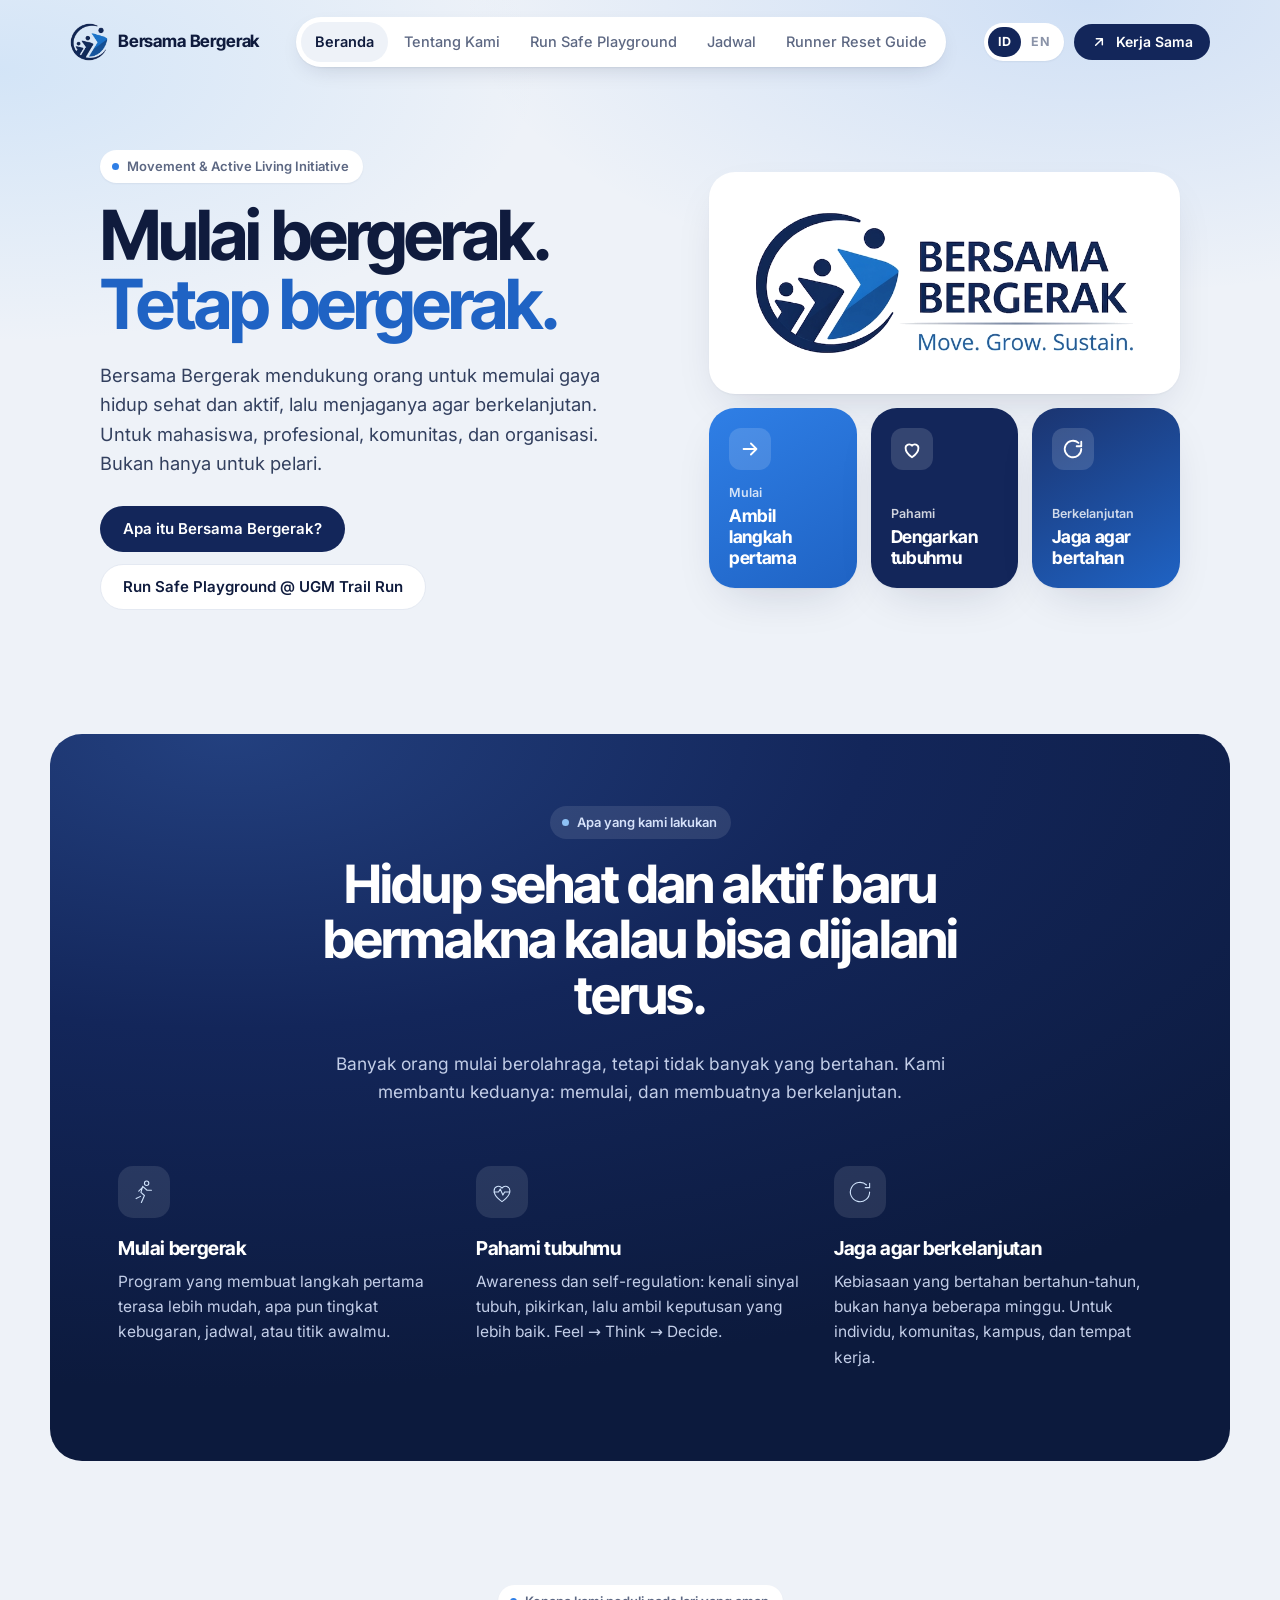
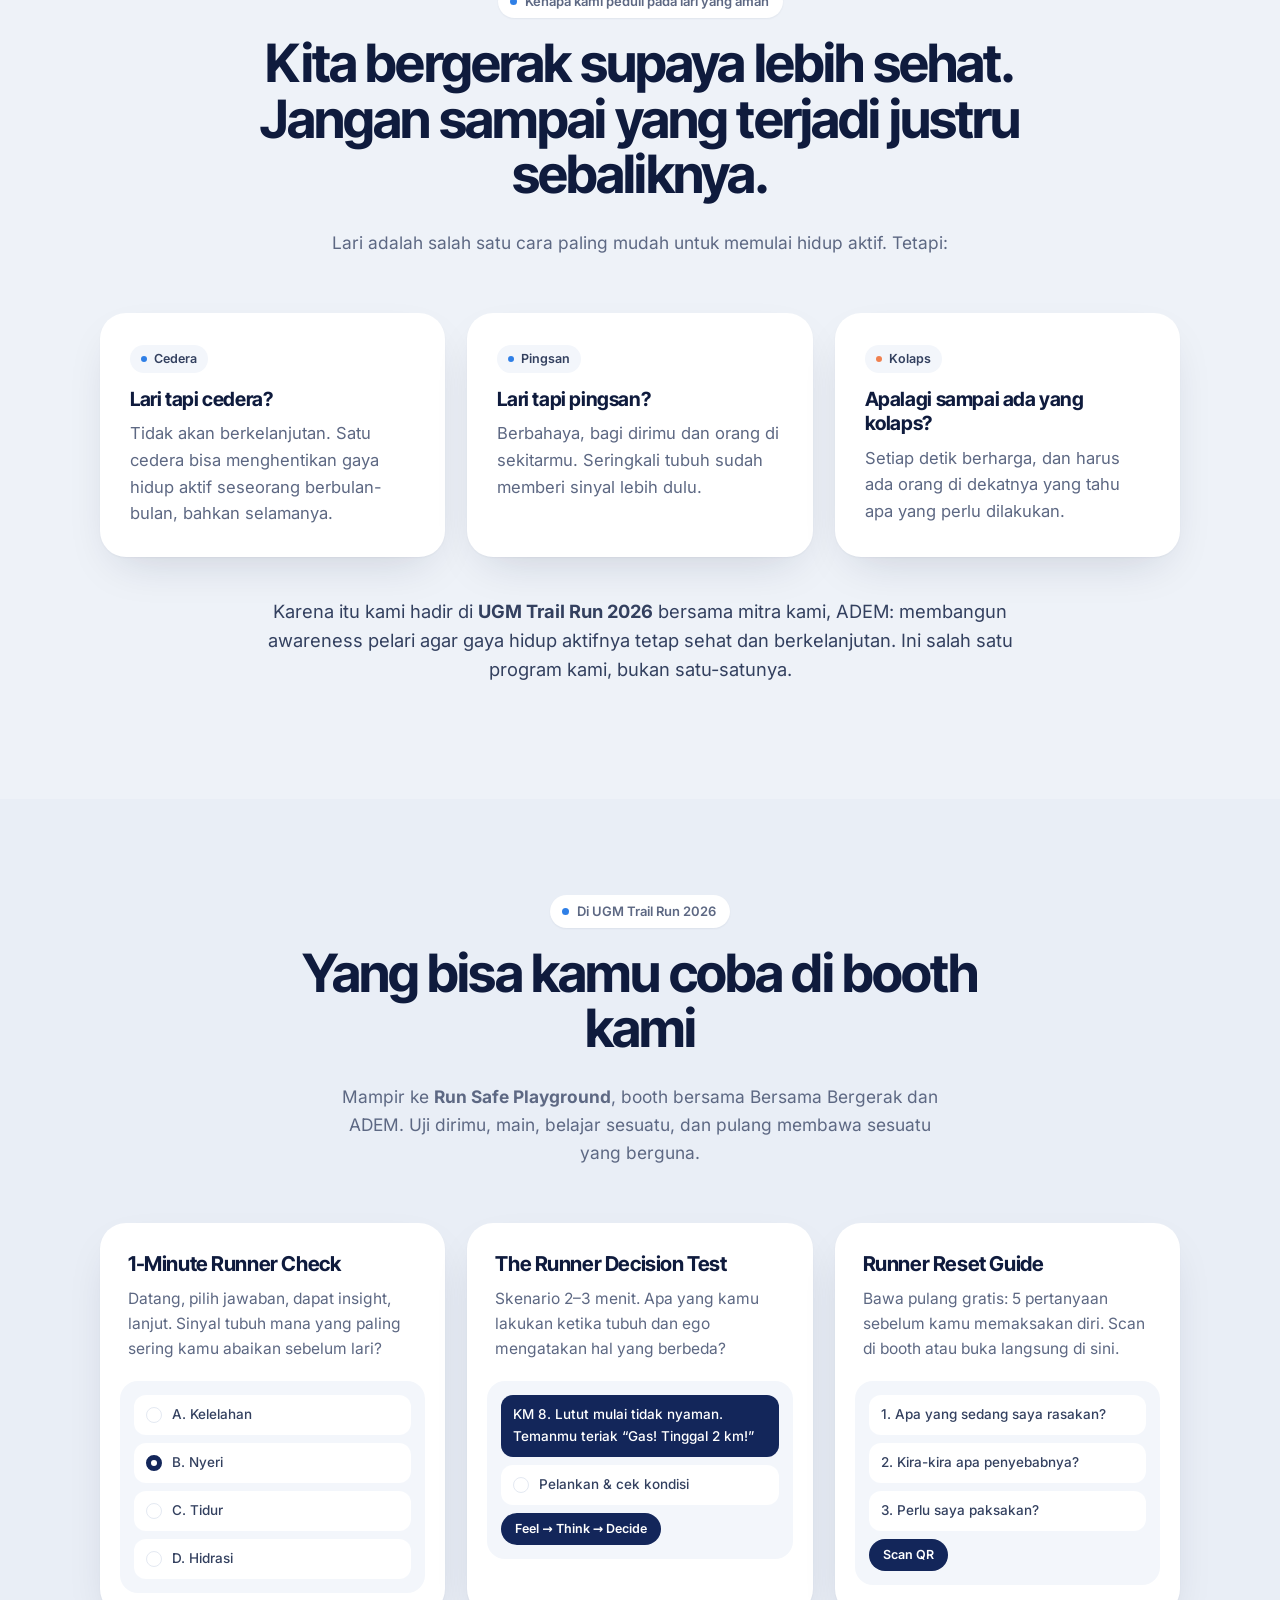
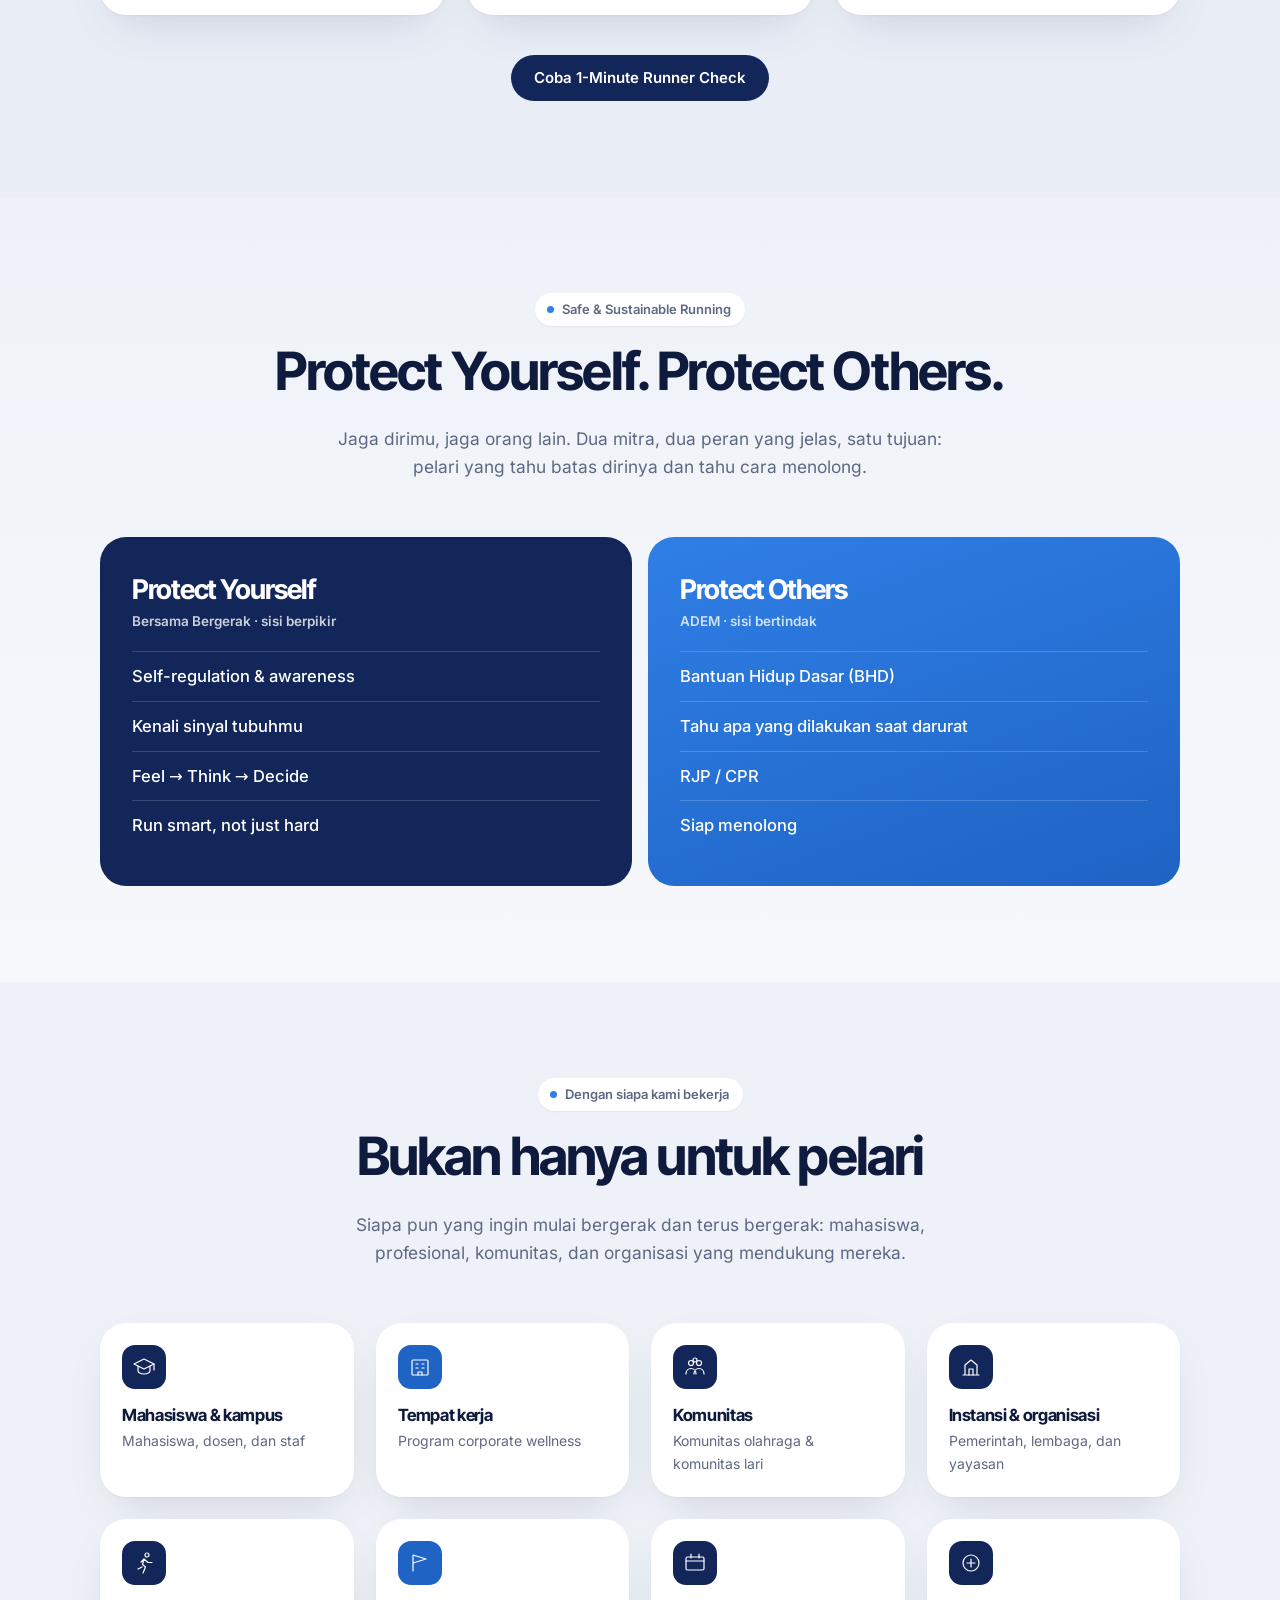
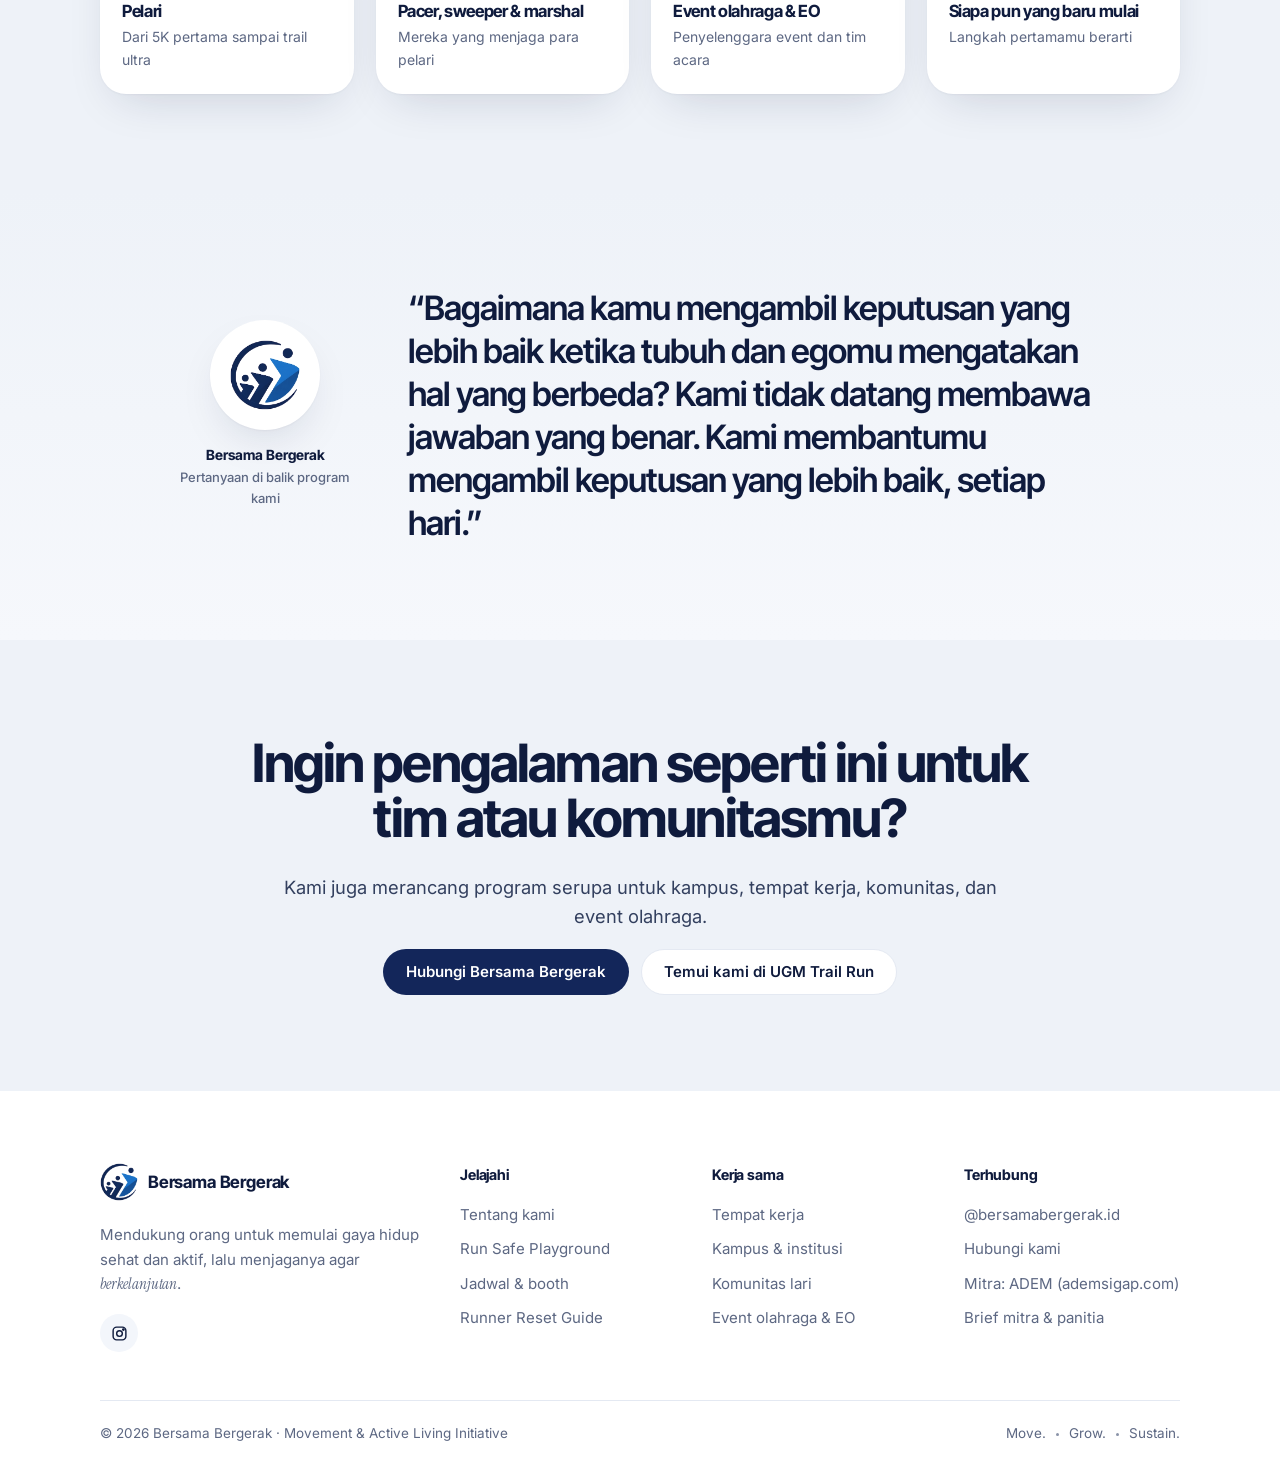
==== commit cc0ac34c: "Remove sky and example dashboard, restore previous content, apply About edits - Hero back to the pre" ====
--- a/index.html
+++ b/index.html
@@ -11,7 +11,7 @@
   <meta property="og:description" content="Bersama Bergerak mendukung orang untuk memulai gaya hidup sehat dan aktif, lalu menjaganya agar berkelanjutan. Temui kami di Run Safe Playground, UGM Trail Run 2026.">
   <meta property="og:image" content="assets/img/bersama-bergerak-logo.jpg">
   <meta property="og:locale" content="id_ID">
-  <meta name="theme-color" content="#6aa8e6">
+  <meta name="theme-color" content="#eef2f8">
   <link rel="icon" href="assets/img/logo-mark.png" type="image/png">
   <link rel="preload" href="assets/fonts/inter-tight-normal-latin-7.woff2" as="font" type="font/woff2" crossorigin>
   <link rel="stylesheet" href="assets/css/fonts.css">
@@ -48,80 +48,37 @@
 
   <main id="main">
     <!-- HERO -->
-    <section class="hero sky">
-      <div class="wrap">
-        <span class="eyebrow">Movement &amp; Active Living Initiative</span>
-        <h1>Mulai bergerak. <span class="serif">Tetap</span> bergerak.</h1>
-        <p class="lead">Bersama Bergerak mendukung orang untuk memulai gaya hidup sehat dan aktif, lalu menjaganya agar berkelanjutan. Untuk mahasiswa, profesional, komunitas, dan organisasi. Bukan hanya untuk pelari.</p>
-        <div class="btn-row">
-          <a class="btn btn-lg" href="runner-reset-guide.html#runner-check"><svg viewBox="0 0 24 24" fill="none" stroke="currentColor" stroke-width="2" stroke-linecap="round" stroke-linejoin="round" aria-hidden="true"><path d="M8 5v14l11-7z"/></svg>Coba 1-Minute Runner Check</a>
-          <a class="btn btn-lg btn-light" href="about.html"><svg viewBox="0 0 24 24" fill="none" stroke="currentColor" stroke-width="2" stroke-linecap="round" stroke-linejoin="round" aria-hidden="true"><path d="M7 17 17 7M8 7h9v9"/></svg>Kenali Bersama Bergerak</a>
-        </div>
-
-        <div class="showcase" role="img" aria-label="Contoh ilustrasi: Runner Check-in">
-          <span class="example-pill">Contoh ilustrasi</span>
-          <div class="showcase-top" aria-hidden="true">
-            <div class="seg">
-              <span class="on"><svg viewBox="0 0 24 24" fill="none" stroke="currentColor" stroke-width="2" stroke-linecap="round" stroke-linejoin="round" aria-hidden="true"><rect x="4" y="4" width="6" height="6" rx="1.5"/><rect x="14" y="4" width="6" height="6" rx="1.5"/><rect x="4" y="14" width="6" height="6" rx="1.5"/><rect x="14" y="14" width="6" height="6" rx="1.5"/></svg>Ringkasan</span>
-              <span><svg viewBox="0 0 24 24" fill="none" stroke="currentColor" stroke-width="2" stroke-linecap="round" stroke-linejoin="round" aria-hidden="true"><path d="M12 21s-7-4.5-7-10a4 4 0 0 1 7-2.6A4 4 0 0 1 19 11c0 5.5-7 10-7 10z"/></svg><span class="lbl-long">Feel</span></span>
-              <span><svg viewBox="0 0 24 24" fill="none" stroke="currentColor" stroke-width="2" stroke-linecap="round" stroke-linejoin="round" aria-hidden="true"><circle cx="12" cy="12" r="8"/><path d="M12 8v4l3 2"/></svg><span class="lbl-long">Think</span></span>
-              <span><svg viewBox="0 0 24 24" fill="none" stroke="currentColor" stroke-width="2" stroke-linecap="round" stroke-linejoin="round" aria-hidden="true"><path d="M5 12.5l4.5 4.5L19 7"/></svg><span class="lbl-long">Decide</span></span>
-            </div>
-            <div class="top-tools">
-              <span class="search-pill"><svg viewBox="0 0 24 24" fill="none" stroke="currentColor" stroke-width="2" stroke-linecap="round" stroke-linejoin="round" aria-hidden="true"><circle cx="11" cy="11" r="7"/><path d="M20 20l-4-4"/></svg>Cari sinyal tubuh…</span>
-              <span class="avatar">BB</span>
-            </div>
-          </div>
-          <div class="showcase-body" aria-hidden="true">
-            <div class="dock">
-              <span class="on"><svg viewBox="0 0 24 24" fill="none" stroke="currentColor" stroke-width="2" stroke-linecap="round" stroke-linejoin="round" aria-hidden="true"><path d="M3 11l9-7 9 7v9a1 1 0 0 1-1 1h-5v-6h-6v6H4a1 1 0 0 1-1-1z"/></svg></span><span><svg viewBox="0 0 24 24" fill="none" stroke="currentColor" stroke-width="2" stroke-linecap="round" stroke-linejoin="round" aria-hidden="true"><path d="M12 21s-7-4.5-7-10a4 4 0 0 1 7-2.6A4 4 0 0 1 19 11c0 5.5-7 10-7 10z"/></svg></span><span><svg viewBox="0 0 24 24" fill="none" stroke="currentColor" stroke-width="2" stroke-linecap="round" stroke-linejoin="round" aria-hidden="true"><circle cx="12" cy="8" r="4"/><path d="M4 21c0-4 4-6 8-6s8 2 8 6"/></svg></span><span><svg viewBox="0 0 24 24" fill="none" stroke="currentColor" stroke-width="2" stroke-linecap="round" stroke-linejoin="round" aria-hidden="true"><rect x="4" y="5" width="16" height="15" rx="2"/><path d="M4 10h16M9 3v4M15 3v4"/></svg></span><span><svg viewBox="0 0 24 24" fill="none" stroke="currentColor" stroke-width="2" stroke-linecap="round" stroke-linejoin="round" aria-hidden="true"><circle cx="12" cy="12" r="3"/><path d="M4 7h4M16 7h4M4 17h10M18 17h2"/></svg></span>
-            </div>
-            <div class="panel">
-              <div class="panel-head">
-                <div><h3>Runner Check-in</h3><p>Sinyal tubuh sebelum long run hari Minggu.</p></div>
-                <div class="chips"><span class="chip"><svg viewBox="0 0 24 24" fill="none" stroke="currentColor" stroke-width="2" stroke-linecap="round" stroke-linejoin="round" aria-hidden="true"><rect x="4" y="5" width="16" height="15" rx="2"/><path d="M4 10h16M9 3v4M15 3v4"/></svg>7 hari</span><span class="chip dark"><svg viewBox="0 0 24 24" fill="none" stroke="currentColor" stroke-width="2" stroke-linecap="round" stroke-linejoin="round" aria-hidden="true"><circle cx="6" cy="12" r="2.5"/><circle cx="18" cy="6" r="2.5"/><circle cx="18" cy="18" r="2.5"/><path d="M8.2 10.8l7.6-3.6M8.2 13.2l7.6 3.6"/></svg>Bagikan</span></div>
-              </div>
-              <div class="stats">
-                <div class="stat"><div class="label"><svg viewBox="0 0 24 24" fill="none" stroke="currentColor" stroke-width="2" stroke-linecap="round" stroke-linejoin="round" aria-hidden="true"><path d="M13 2 4 14h7l-1 8 9-12h-7z"/></svg>Energi</div><div class="value">6<small>/10</small></div><div class="delta down">↓ 2 dari kemarin</div></div>
-                <div class="stat"><div class="label"><svg viewBox="0 0 24 24" fill="none" stroke="currentColor" stroke-width="2" stroke-linecap="round" stroke-linejoin="round" aria-hidden="true"><path d="M20 14.5A8 8 0 1 1 9.5 4a6.5 6.5 0 0 0 10.5 10.5z"/></svg>Tidur</div><div class="value">5j 40m<small></small></div><div class="delta down">↓ 1j 20m kurang</div></div>
-                <div class="stat"><div class="label"><svg viewBox="0 0 24 24" fill="none" stroke="currentColor" stroke-width="2" stroke-linecap="round" stroke-linejoin="round" aria-hidden="true"><path d="M3 12h4l3-7 4 14 3-7h4"/></svg>Nyeri lutut</div><div class="value">3<small>/10</small></div><div class="delta down">↑ baru terasa</div></div>
-                <div class="stat"><div class="label"><svg viewBox="0 0 24 24" fill="none" stroke="currentColor" stroke-width="2" stroke-linecap="round" stroke-linejoin="round" aria-hidden="true"><path d="M12 3s6 6.5 6 11a6 6 0 0 1-12 0c0-4.5 6-11 6-11z"/></svg>Hidrasi</div><div class="value">1,2<small>L</small></div><div class="delta up">↑ sesuai rencana</div></div>
-              </div>
-              <div class="segbar"><i style="width:26%;background:var(--blue-500)"></i><i style="width:24%;background:var(--coral)"></i><i style="width:22%;background:var(--green)"></i><i class="hatch" style="width:28%"></i></div>
-              <div class="chart-head">
-                <div><h4>Beban latihan vs pemulihan</h4><div class="delta up">↑ Latihan naik minggu ini</div></div>
-                <div class="legend"><span><i style="background:var(--blue-500)"></i>Latihan</span><span><i style="background:var(--coral)"></i>Pemulihan</span><span><i class="hatch" style="border:1px solid var(--line)"></i>Rencana</span></div>
-              </div>
-              <div class="bars"><div class="bar"><em style="height:18%"></em><b style="height:38%"></b><span>Sen</span></div><div class="bar"><em style="height:20%"></em><b style="height:52%"></b><span>Sel</span></div><div class="bar"><em style="height:30%"></em><b style="height:30%"></b><span>Rab</span></div><div class="bar"><em style="height:12%"></em><b style="height:78%"></b><span>Kam</span></div><div class="bar"><em style="height:26%"></em><b style="height:44%"></b><span>Jum</span></div><div class="bar"><em style="height:22%"></em><b style="height:60%"></b><span>Sab</span></div><div class="bar future"><b style="height:50%"></b><span>Hari ini</span></div>
-                <div class="tooltip" style="left:47%;top:-4px"><strong>Kamis</strong>Latihan 8 km · tidur 5j</div>
-              </div>
-            </div>
-            <div class="side">
-              <div class="side-card">
-                <div class="bubbles">
-                  <span class="bubble r">“Gas! Tinggal 2 km!”</span>
-                  <span class="bubble">Lutut mulai tidak nyaman…</span>
-                  <span class="bubble ai"><svg width="14" height="14" viewBox="0 0 24 24" fill="none" stroke="currentColor" stroke-width="2" stroke-linecap="round" stroke-linejoin="round" aria-hidden="true"><path d="M12 3v4M12 17v4M3 12h4M17 12h4M6 6l2.5 2.5M15.5 15.5 18 18M6 18l2.5-2.5M15.5 8.5 18 6"/></svg>Feel → Think → Decide</span>
-                </div>
-                <div class="txt"><h4>Saran keputusan</h4><p>Easy run 5 km. Cek lutut di km 3. Kalau makin sakit, berhenti.</p></div>
-              </div>
-              <div class="side-card gauge">
-                <div class="gauge-head">Kesiapan<span>···</span></div>
-                <svg viewBox="0 0 200 120"><defs><linearGradient id="gg" x1="0" x2="1"><stop offset="0" stop-color="#2f7fe6"/><stop offset="1" stop-color="#37b886"/></linearGradient></defs>
-                  <path d="M20 105a80 80 0 0 1 160 0" fill="none" stroke="#e4e9f2" stroke-width="12" stroke-linecap="round"/>
-                  <path d="M20 105a80 80 0 0 1 132-61" fill="none" stroke="url(#gg)" stroke-width="12" stroke-linecap="round"/>
-                  <g stroke="#c9d1df" stroke-width="2"><line x1="38.0" y1="105.0" x2="44.0" y2="105.0"/><line x1="41.7" y1="83.8" x2="47.4" y2="85.8"/><line x1="52.5" y1="65.1" x2="57.1" y2="69.0"/><line x1="69.0" y1="51.3" x2="72.0" y2="56.5"/><line x1="89.2" y1="43.9" x2="90.3" y2="49.9"/><line x1="110.8" y1="43.9" x2="109.7" y2="49.9"/><line x1="131.0" y1="51.3" x2="128.0" y2="56.5"/><line x1="147.5" y1="65.1" x2="142.9" y2="69.0"/><line x1="158.3" y1="83.8" x2="152.6" y2="85.8"/><line x1="162.0" y1="105.0" x2="156.0" y2="105.0"/></g>
-                </svg>
-                <div class="num">64</div><div class="cap">skor hari ini</div>
-              </div>
-            </div>
+    <section class="hero">
+      <div class="wrap">
+        <div>
+          <span class="eyebrow">Movement &amp; Active Living Initiative</span>
+          <h1>Mulai bergerak. <span>Tetap bergerak.</span></h1>
+          <p class="lead">Bersama Bergerak mendukung orang untuk memulai gaya hidup sehat dan aktif, lalu menjaganya agar berkelanjutan. Untuk mahasiswa, profesional, komunitas, dan organisasi. Bukan hanya untuk pelari.</p>
+          <div class="btn-row">
+            <a class="btn" href="about.html">Apa itu Bersama Bergerak?</a>
+            <a class="btn btn-ghost" href="run-safe-playground.html">Run Safe Playground @ UGM Trail Run</a>
+          </div>
+        </div>
+        <div class="collage" aria-hidden="true">
+          <div class="tile tile-logo"><img src="assets/img/logo.png" alt="Bersama Bergerak — Move. Grow. Sustain."></div>
+          <div class="tile tile-a">
+            <svg class="tile-icon" viewBox="0 0 24 24" fill="none" stroke="currentColor" stroke-width="2" stroke-linecap="round" stroke-linejoin="round"><path d="M5 12h14M13 6l6 6-6 6"/></svg>
+            <small>Mulai</small><strong>Ambil langkah pertama</strong>
+          </div>
+          <div class="tile tile-b">
+            <svg class="tile-icon" viewBox="0 0 24 24" fill="none" stroke="currentColor" stroke-width="2" stroke-linecap="round" stroke-linejoin="round"><path d="M12 21s-7-4.5-7-10a4 4 0 0 1 7-2.6A4 4 0 0 1 19 11c0 5.5-7 10-7 10z"/></svg>
+            <small>Pahami</small><strong>Dengarkan tubuhmu</strong>
+          </div>
+          <div class="tile tile-c">
+            <svg class="tile-icon" viewBox="0 0 24 24" fill="none" stroke="currentColor" stroke-width="2" stroke-linecap="round" stroke-linejoin="round"><path d="M21 12a9 9 0 1 1-3-6.7M21 4v5h-5"/></svg>
+            <small>Berkelanjutan</small><strong>Jaga agar bertahan</strong>
           </div>
         </div>
       </div>
     </section>
 
     <!-- WHAT WE DO -->
-    <section class="section-navy after-hero">
+    <section class="section-navy">
       <div class="wrap">
         <div class="section-head">
           <span class="eyebrow">Apa yang kami lakukan</span>
@@ -148,44 +105,6 @@
       </div>
     </section>
 
-    <!-- SIGNALS -->
-    <section>
-      <div class="wrap split">
-        <div>
-          <span class="eyebrow">Feel → Think → Decide</span>
-          <h2>Tubuhmu selalu memberi sinyal. Kami bantu kamu <span class="serif">membacanya</span>.</h2>
-          <p class="lead">Kelelahan, nyeri, kurang tidur, haus. Sinyalnya hampir selalu ada. Yang sering hilang adalah jeda untuk memperhatikannya sebelum mengambil keputusan.</p>
-          <ul class="feature-list">
-            <li><b>Feel: kenali sinyalnya</b><span>Perhatikan apa yang sebenarnya disampaikan tubuhmu, jangan langsung diabaikan.</span></li>
-            <li><b>Think: pahami penyebabnya</b><span>Ini sekadar usaha, atau ada yang salah? Keputusan ini datang dari tubuh, target, atau ego?</span></li>
-            <li><b>Decide: ambil keputusan yang lebih cerdas</b><span>Lanjut, pelankan, berhenti dan cek ulang, atau istirahat. Untuk hari ini dan untuk besok.</span></li>
-          </ul>
-          <div class="btn-row">
-            <a class="btn" href="runner-reset-guide.html"><svg viewBox="0 0 24 24" fill="none" stroke="currentColor" stroke-width="2" stroke-linecap="round" stroke-linejoin="round" aria-hidden="true"><path d="M5 12.5l4.5 4.5L19 7"/></svg>Buka Runner Reset Guide</a>
-            <a class="btn-link" href="run-safe-playground.html">Lihat Run Safe Playground</a>
-          </div>
-        </div>
-        <div class="list-card" role="img" aria-label="Sinyal hari ini">
-          <div class="list-top"><h4>Sinyal hari ini <span class="count">3 baru</span></h4><span class="search-pill" style="min-width:0"><svg viewBox="0 0 24 24" fill="none" stroke="currentColor" stroke-width="2" stroke-linecap="round" stroke-linejoin="round" aria-hidden="true"><circle cx="11" cy="11" r="7"/><path d="M20 20l-4-4"/></svg>Filter sinyal</span></div>
-          <div class="list-item">
-            <div class="when">KM 3</div><div class="avatar" style="background:#fff">LK</div><div></div>
-            <div class="who"><span class="name coral">Lutut kiri</span><br><span class="status plain">Perlu dicek</span></div>
-            <p class="msg">Terasa tidak nyaman di turunan. Belum makin parah.</p>
-          </div>
-          <div class="list-item">
-            <div class="when">Semalam</div><div class="avatar" style="background:#fff">TD</div><div></div>
-            <div class="who"><span class="name blue">Tidur</span><br><span class="status plain">5j 40m</span></div>
-            <p class="msg">Kurang dari biasanya. Pace yang sama akan terasa lebih berat.</p>
-          </div>
-          <div class="list-item">
-            <div class="when">KM 8</div><div class="avatar" style="background:#fff">TL</div><div></div>
-            <div class="who"><span class="name ">Teman lari</span><br><span class="status plain">“Gas!”</span></div>
-            <p class="msg">“Tinggal 2 km lagi, ayo gas!” Tubuh dan ego mulai berbeda pendapat.</p>
-          </div>
-        </div>
-      </div>
-    </section>
-
     <!-- WHY SAFETY -->
     <section>
       <div class="wrap">
@@ -225,32 +144,43 @@
         </div>
         <div class="grid grid-3">
           <article class="card feature-card">
-            <div class="mock well" aria-hidden="true"><div class="well-row"><span class="k"><svg viewBox="0 0 24 24" fill="none" stroke="currentColor" stroke-width="2" stroke-linecap="round" stroke-linejoin="round" aria-hidden="true"><path d="M13 2 4 14h7l-1 8 9-12h-7z"/></svg>Kelelahan</span><span class="status blue">pilih</span></div><div class="well-row"><span class="k"><svg viewBox="0 0 24 24" fill="none" stroke="currentColor" stroke-width="2" stroke-linecap="round" stroke-linejoin="round" aria-hidden="true"><path d="M3 12h4l3-7 4 14 3-7h4"/></svg>Nyeri</span><span class="status coral">sering</span></div><div class="well-row"><span class="k"><svg viewBox="0 0 24 24" fill="none" stroke="currentColor" stroke-width="2" stroke-linecap="round" stroke-linejoin="round" aria-hidden="true"><path d="M20 14.5A8 8 0 1 1 9.5 4a6.5 6.5 0 0 0 10.5 10.5z"/></svg>Tidur</span><span class="status">insight</span></div></div>
+            <div class="mock" aria-hidden="true">
+              <div class="mock-row"><span class="dot"></span>A. Kelelahan</div>
+              <div class="mock-row"><span class="dot on"></span>B. Nyeri</div>
+              <div class="mock-row"><span class="dot"></span>C. Tidur</div>
+              <div class="mock-row"><span class="dot"></span>D. Hidrasi</div>
+            </div>
             <div class="body">
-              <span class="ibadge"><svg viewBox="0 0 24 24" fill="none" stroke="currentColor" stroke-width="2" stroke-linecap="round" stroke-linejoin="round" aria-hidden="true"><path d="M12 21s-7-4.5-7-10a4 4 0 0 1 7-2.6A4 4 0 0 1 19 11c0 5.5-7 10-7 10z"/></svg></span>
               <h3>1-Minute Runner Check</h3>
               <p>Datang, pilih jawaban, dapat insight, lanjut. Sinyal tubuh mana yang paling sering kamu abaikan sebelum lari?</p>
             </div>
           </article>
           <article class="card feature-card">
-            <div class="mock well" aria-hidden="true"><div class="well-row"><span class="k" style="width:78px">Feel</span><span class="meter"><i style="width:62%;background:var(--blue-500)"></i></span></div><div class="well-row"><span class="k" style="width:78px">Think</span><span class="meter"><i style="width:40%;background:var(--coral)"></i></span></div><div class="well-row"><span class="k" style="width:78px">Decide</span><span class="meter"><i style="width:24%;background:var(--green)"></i></span></div></div>
+            <div class="mock" aria-hidden="true">
+              <div class="mock-row" style="background:var(--navy-800);color:#fff">KM 8. Lutut mulai tidak nyaman. Temanmu teriak “Gas! Tinggal 2 km!”</div>
+              <div class="mock-row"><span class="dot"></span>Pelankan &amp; cek kondisi</div>
+              <span class="mock-pill">Feel → Think → Decide</span>
+            </div>
             <div class="body">
-              <span class="ibadge blue"><svg viewBox="0 0 24 24" fill="none" stroke="currentColor" stroke-width="2" stroke-linecap="round" stroke-linejoin="round" aria-hidden="true"><circle cx="12" cy="12" r="8"/><path d="M12 8v4l3 2"/></svg></span>
               <h3>The Runner Decision Test</h3>
               <p>Skenario 2–3 menit. Apa yang kamu lakukan ketika tubuh dan ego mengatakan hal yang berbeda?</p>
             </div>
           </article>
           <article class="card feature-card">
-            <div class="mock well" aria-hidden="true"><div class="well-row"><span class="k"><svg viewBox="0 0 24 24" fill="none" stroke="currentColor" stroke-width="2" stroke-linecap="round" stroke-linejoin="round" aria-hidden="true"><rect x="4" y="5" width="16" height="15" rx="2"/><path d="M4 10h16M9 3v4M15 3v4"/></svg>Sebelum lari</span><b>3 cek</b></div><div class="well-row"><span class="k"><svg viewBox="0 0 24 24" fill="none" stroke="currentColor" stroke-width="2" stroke-linecap="round" stroke-linejoin="round" aria-hidden="true"><path d="M3 12h4l3-7 4 14 3-7h4"/></svg>Saat lari</span><b>tiap km</b></div><div class="well-row"><span class="k"><svg viewBox="0 0 24 24" fill="none" stroke="currentColor" stroke-width="2" stroke-linecap="round" stroke-linejoin="round" aria-hidden="true"><path d="M20 14.5A8 8 0 1 1 9.5 4a6.5 6.5 0 0 0 10.5 10.5z"/></svg>Sesudah lari</span><b>refleksi</b></div></div>
+            <div class="mock" aria-hidden="true">
+              <div class="mock-row">1. Apa yang sedang saya rasakan?</div>
+              <div class="mock-row">2. Kira-kira apa penyebabnya?</div>
+              <div class="mock-row">3. Perlu saya paksakan?</div>
+              <span class="mock-pill">Scan QR</span>
+            </div>
             <div class="body">
-              <span class="ibadge"><svg viewBox="0 0 24 24" fill="none" stroke="currentColor" stroke-width="2" stroke-linecap="round" stroke-linejoin="round" aria-hidden="true"><path d="M5 12.5l4.5 4.5L19 7"/></svg></span>
               <h3>Runner Reset Guide</h3>
               <p>Bawa pulang gratis: 5 pertanyaan sebelum kamu memaksakan diri. Scan di booth atau buka langsung di sini.</p>
             </div>
           </article>
         </div>
         <div class="center mt-3">
-          <a class="btn" href="runner-reset-guide.html"><svg viewBox="0 0 24 24" fill="none" stroke="currentColor" stroke-width="2" stroke-linecap="round" stroke-linejoin="round" aria-hidden="true"><path d="M8 5v14l11-7z"/></svg>Coba 1-Minute Runner Check</a>
+          <a class="btn" href="runner-reset-guide.html">Coba 1-Minute Runner Check</a>
         </div>
       </div>
     </section>
--- a/assets/css/style.css
+++ b/assets/css/style.css
@@ -1,6 +1,6 @@
 /* ==========================================================
    Bersama Bergerak — site styles
-   Layout language inspired by calm, minimal SaaS sites: sky hero,
+   Layout language inspired by calm, minimal SaaS sites: soft hero,
    floating pill navigation, soft rounded cards, dashboard-style data.
    Colours come from the Bersama Bergerak logo (navy + two blues).
    ========================================================== */
@@ -186,130 +186,43 @@
 
 .lead { font-size: 1.14rem; color: var(--ink-2); line-height: 1.6; }
 
-/* ---------- Sky hero ---------- */
-.sky {
-  background: #6aa8e6 url("../img/sky.svg") center bottom / cover no-repeat;
-}
-.hero { padding: 150px 0 0; text-align: center; overflow-x: clip; }
-.hero h1 { max-width: 980px; margin: 0 auto 22px; }
-.hero h1 .serif { color: var(--navy-800); }
-.hero .lead { max-width: 640px; margin: 0 auto 28px; color: #1c2a50; }
-.hero .btn-row { justify-content: center; margin-bottom: 72px; }
-.hero .eyebrow { background: rgba(255,255,255,.75); color: var(--ink-2); }
-.hero-foot { height: 140px; }
-
-.page-hero { padding: 150px 0 96px; text-align: center; }
+/* ---------- Hero (soft light-blue glow, no imagery) ---------- */
+.hero, .page-hero {
+  background:
+    radial-gradient(70% 60% at 85% 0%, rgba(47,127,230,.16) 0%, rgba(47,127,230,0) 70%),
+    radial-gradient(60% 55% at 0% 10%, rgba(142,194,245,.28) 0%, rgba(142,194,245,0) 70%),
+    var(--bg);
+}
+.hero { padding: 150px 0 96px; }
+.hero .wrap { display: grid; grid-template-columns: 1.08fr .92fr; gap: 56px; align-items: center; }
+.hero h1 { font-size: clamp(2.6rem, 5.4vw, 4.6rem); margin-bottom: 22px; }
+.hero h1 span { color: var(--blue-600); }
+.hero .lead { max-width: 560px; margin-bottom: 28px; }
+@media (max-width: 860px) { .hero { padding-top: 124px; } .hero .wrap { grid-template-columns: 1fr; gap: 40px; } }
+
+/* Hero collage: logo card + Start / Understand / Sustain tiles */
+.collage { display: grid; grid-template-columns: repeat(3, 1fr); gap: 14px; }
+.collage .tile {
+  border-radius: var(--r-lg); box-shadow: var(--shadow); min-height: 180px;
+  padding: 20px; color: #fff; display: flex; flex-direction: column; justify-content: flex-end;
+}
+.collage .tile strong { font-family: var(--display); font-size: 1.1rem; line-height: 1.2; letter-spacing: -0.02em; }
+.collage .tile small { opacity: .8; font-size: 12.5px; font-weight: 600; margin-bottom: 2px; }
+.tile-logo { grid-column: 1 / -1; display: grid !important; place-items: center; background: #fff; min-height: 0 !important; padding: 34px 40px !important; }
+.tile-logo img { width: 100%; max-width: 420px; }
+.tile-a { background: linear-gradient(150deg, var(--blue-500), var(--blue-600)); }
+.tile-b { background: var(--navy-800); }
+.tile-c { background: linear-gradient(150deg, var(--navy-700), var(--blue-600)); }
+.tile .tile-icon { width: 42px; height: 42px; padding: 10px; border-radius: 12px; background: rgba(255,255,255,.14); margin-bottom: auto; }
+@media (max-width: 480px) { .collage { gap: 8px; } .collage .tile { padding: 14px; min-height: 150px; border-radius: var(--r-md); } .collage .tile strong { font-size: .95rem; } .tile-logo { padding: 22px !important; } }
+
+.page-hero { padding: 150px 0 88px; text-align: center; }
 .page-hero h1 { font-size: clamp(2.4rem, 5.6vw, 4.4rem); max-width: 900px; margin: 0 auto 20px; }
-.page-hero .lead { max-width: 700px; margin: 0 auto; color: #1c2a50; }
+.page-hero .lead { max-width: 700px; margin: 0 auto; }
 .page-hero .btn-row { justify-content: center; margin-top: 26px; }
-.page-hero .eyebrow { background: rgba(255,255,255,.75); color: var(--ink-2); }
 .page-hero .notice { max-width: 720px; margin: 26px auto 0; text-align: left; }
-.breadcrumb { font-size: 13.5px; color: #26355d; margin-bottom: 14px; }
-.breadcrumb a { color: #26355d; }
-
-/* ---------- Dashboard showcase (home hero) ---------- */
-.showcase { z-index: 2;
-  position: relative; max-width: 1100px; margin: 0 auto -150px; text-align: left;
-  background: #fff; border-radius: var(--r-xl); padding: 18px; box-shadow: var(--shadow-lg);
-}
-.showcase-top { display: flex; align-items: center; justify-content: space-between; gap: 12px; padding: 4px 4px 16px; }
-.seg { display: flex; gap: 4px; flex-wrap: wrap; }
-.seg span { display: inline-flex; align-items: center; gap: 7px; padding: 8px 14px; border-radius: 999px; font-weight: 600; font-size: 14px; color: var(--ink-2); }
-.seg span.on { background: var(--navy-800); color: #fff; }
-.seg svg { width: 15px; height: 15px; }
-.seg .count { color: var(--ink-mute); font-weight: 500; }
-.top-tools { display: flex; align-items: center; gap: 10px; }
-.search-pill { display: flex; align-items: center; gap: 8px; border: 1px solid var(--line); border-radius: 999px; padding: 8px 16px; color: var(--ink-mute); font-size: 14px; min-width: 200px; }
-.search-pill svg { width: 15px; height: 15px; }
-.avatar { width: 36px; height: 36px; border-radius: 50%; background: var(--well); display: grid; place-items: center; font-size: 12px; font-weight: 700; color: var(--ink); flex: none; }
-.example-pill { position: absolute; top: -14px; left: 28px; background: var(--navy-800); color: #fff; font-size: 12px; font-weight: 600; padding: 5px 12px; border-radius: 999px; }
-
-.showcase-body { display: grid; grid-template-columns: 60px 1fr 290px; gap: 16px; }
-.dock {
-  display: flex; flex-direction: column; align-items: center; gap: 10px; padding: 10px 0;
-  border: 1px solid var(--line); border-radius: 999px; align-self: start;
-}
-.dock span { width: 40px; height: 40px; border-radius: 50%; display: grid; place-items: center; color: var(--ink-soft); }
-.dock span.on { background: var(--navy-800); color: #fff; }
-.dock svg { width: 18px; height: 18px; }
-
-.panel { border: 1px solid var(--line); border-radius: var(--r-lg); padding: 26px; }
-.panel-head { display: flex; justify-content: space-between; align-items: flex-start; gap: 12px; flex-wrap: wrap; margin-bottom: 22px; }
-.panel-head h3 { font-size: 1.9rem; letter-spacing: -0.035em; margin: 0 0 2px; }
-.panel-head p { margin: 0; color: var(--ink-soft); font-size: 14.5px; }
-.chips { display: flex; gap: 8px; flex-wrap: wrap; }
-.chip { display: inline-flex; align-items: center; gap: 6px; border: 1px solid var(--line); border-radius: 999px; padding: 6px 12px; font-size: 13px; font-weight: 600; color: var(--ink-2); background: #fff; }
-.chip.dark { background: var(--navy-800); border-color: var(--navy-800); color: #fff; }
-.chip svg { width: 13px; height: 13px; }
-
-.stats { display: grid; grid-template-columns: repeat(4, 1fr); }
-.stat { padding: 0 18px; border-left: 1px solid var(--line); }
-.stat:first-child { padding-left: 0; border-left: 0; }
-.stat .label { display: flex; align-items: center; gap: 6px; font-size: 13px; color: var(--ink-soft); }
-.stat .label svg { width: 14px; height: 14px; }
-.stat .value { font-family: var(--display); font-weight: 700; font-size: 1.9rem; letter-spacing: -0.04em; line-height: 1.15; margin: 4px 0 2px; }
-.stat .value small { font-size: .95rem; color: var(--ink-mute); letter-spacing: 0; }
-.delta { font-size: 12.5px; font-weight: 600; }
-.up { color: var(--green); }
-.down { color: var(--coral); }
-
-.segbar { display: flex; height: 7px; border-radius: 999px; overflow: hidden; margin: 24px 0; background: var(--well); }
-.segbar i { display: block; }
-.hatch { background: repeating-linear-gradient(-45deg, #e3e8f1 0 4px, #f6f8fc 4px 8px); }
-
-.chart-head { display: flex; justify-content: space-between; align-items: flex-start; gap: 12px; flex-wrap: wrap; border-top: 1px solid var(--line); padding-top: 20px; }
-.chart-head h4 { margin: 0; font-size: 1.05rem; }
-.legend { display: flex; gap: 14px; flex-wrap: wrap; font-size: 13px; color: var(--ink-soft); }
-.legend i { display: inline-block; width: 8px; height: 8px; border-radius: 50%; margin-right: 6px; vertical-align: 1px; }
-.bars { position: relative; display: grid; grid-template-columns: repeat(7, 1fr); gap: 14px; align-items: end; height: 190px; margin-top: 18px; padding-bottom: 24px; }
-.bar { position: relative; display: flex; flex-direction: column; justify-content: flex-end; gap: 3px; height: 100%; }
-.bar b, .bar em { display: block; border-radius: 8px; }
-.bar b { background: var(--blue-500); }
-.bar em { background: var(--coral); }
-.bar.future b { background: none; border: 1px solid var(--line); }
-.bar.future b { background: repeating-linear-gradient(-45deg, #e3e8f1 0 4px, #f6f8fc 4px 8px); }
-.bar span { position: absolute; bottom: -24px; left: -12px; right: -12px; white-space: nowrap; text-align: center; font-size: 12px; color: var(--ink-mute); }
-.tooltip {
-  position: absolute; z-index: 2; background: #fff; border-radius: 14px; padding: 10px 14px; box-shadow: var(--shadow);
-  font-size: 12.5px; white-space: nowrap; color: var(--ink-2);
-}
-.tooltip strong { display: block; font-size: 13px; color: var(--ink); margin-bottom: 2px; }
-
-.side { display: grid; gap: 16px; align-content: start; }
-.side-card { border: 1px solid var(--line); border-radius: var(--r-lg); overflow: hidden; background: #fff; }
-.side-card .bubbles { background: linear-gradient(180deg, #cfe3fb 0%, #eef5fe 100%); padding: 18px 16px; display: grid; gap: 8px; }
-.bubble { background: #fff; border-radius: 16px; padding: 9px 13px; font-size: 13px; color: var(--ink-2); box-shadow: 0 1px 2px rgba(15,27,61,.06); max-width: 88%; }
-.bubble.r { justify-self: end; }
-.bubble.ai { display: inline-flex; gap: 6px; align-items: center; font-weight: 600; color: var(--blue-600); }
-.side-card .txt { padding: 16px 18px 18px; }
-.side-card h4 { margin: 0 0 4px; }
-.side-card p { margin: 0; font-size: 13.5px; color: var(--ink-soft); }
-.gauge { padding: 18px; text-align: center; }
-.gauge-head { display: flex; justify-content: space-between; font-weight: 700; font-family: var(--display); font-size: 15px; }
-.gauge-head span { color: var(--ink-mute); }
-.gauge svg { width: 180px; margin: 6px auto 0; }
-.gauge .num { font-family: var(--display); font-weight: 700; font-size: 2rem; letter-spacing: -0.04em; margin-top: -58px; }
-.gauge .cap { font-size: 12px; color: var(--ink-mute); }
-
-@media (max-width: 1000px) {
-  .showcase-body { grid-template-columns: 1fr; }
-  .dock { display: none; }
-  .side { grid-template-columns: 1fr 1fr; }
-  .search-pill { display: none; }
-}
-@media (max-width: 640px) {
-  .showcase { padding: 12px; border-radius: var(--r-lg); margin-bottom: -100px; }
-  .panel { padding: 18px; }
-  .stats { grid-template-columns: 1fr 1fr; gap: 16px 0; }
-  .stat:nth-child(3) { padding-left: 0; border-left: 0; }
-  .side { grid-template-columns: 1fr; }
-  .bars { gap: 8px; height: 150px; }
-  .tooltip { display: none; }
-  .seg span:not(.on) .lbl-long { display: none; }
-  .hero-foot { height: 100px; }
-}
-.after-hero { padding-top: 230px; }
-@media (max-width: 640px) { .after-hero { padding-top: 170px; } }
+.breadcrumb { font-size: 13.5px; color: var(--ink-soft); margin-bottom: 14px; }
+.breadcrumb a { color: var(--ink-soft); }
 
 /* ---------- Grids & cards ---------- */
 .grid { display: grid; gap: 22px; }
@@ -458,40 +371,6 @@
 }
 .feature-list b { display: block; font-family: var(--display); font-size: 1.08rem; letter-spacing: -0.02em; }
 .feature-list span { color: var(--ink-soft); font-size: 15px; }
-
-/* Inbox-style list card */
-.list-card { background: #fff; border-radius: var(--r-lg); padding: 20px; box-shadow: var(--shadow); }
-.list-top { display: flex; justify-content: space-between; align-items: center; gap: 10px; margin-bottom: 12px; }
-.list-top h4 { margin: 0; display: flex; align-items: center; gap: 10px; font-size: 1.08rem; }
-.list-top .count { background: var(--navy-800); color: #fff; font-size: 11.5px; font-family: var(--font); font-weight: 600; padding: 3px 9px; border-radius: 999px; }
-.list-item { display: grid; grid-template-columns: 52px 40px 1fr auto; gap: 4px 12px; align-items: center; background: var(--well); border-radius: var(--r-md); padding: 14px 16px; margin-top: 10px; }
-.list-item:first-of-type { margin-top: 0; }
-.list-item .when { font-size: 12px; color: var(--ink-mute); line-height: 1.3; }
-.list-item .who { text-align: right; }
-.list-item .name { font-family: var(--display); font-weight: 700; font-size: 14.5px; display: inline-flex; align-items: center; gap: 6px; }
-.list-item .name::after { content: ""; width: 7px; height: 7px; border-radius: 50%; background: var(--green); }
-.list-item .name.blue::after { background: var(--blue-500); }
-.list-item .name.coral::after { background: var(--coral); }
-.list-item .msg { grid-column: 3 / -1; font-size: 13.5px; color: var(--ink-soft); margin: 0; }
-.list-item .status { margin-top: 4px; }
-@media (max-width: 480px) { .list-item { grid-template-columns: 40px 1fr auto; } .list-item .when { display: none; } .list-item .msg { grid-column: 2 / -1; } }
-
-/* Pricing-style format cards */
-.price-grid { align-items: start; }
-.price { background: #fff; border-radius: var(--r-lg); padding: 30px; box-shadow: var(--shadow); }
-.price.featured { box-shadow: var(--shadow-lg); transform: translateY(-10px); }
-.price h3 { display: flex; align-items: center; gap: 10px; font-size: 1.15rem; margin-bottom: 8px; }
-.price h3 .tag-navy { font-size: 11.5px; padding: 3px 10px; }
-.price h3 .tag-navy::before { display: none; }
-.price > p { font-size: 15px; color: var(--ink-soft); min-height: 48px; }
-.price .big { font-family: var(--display); font-weight: 700; font-size: 3.2rem; letter-spacing: -0.05em; line-height: 1; margin: 18px 0 22px; }
-.price .big small { font-size: 14px; font-weight: 500; color: var(--ink-soft); letter-spacing: -0.01em; margin-left: 4px; }
-.price ul { list-style: none; padding: 0; margin: 0 0 26px; }
-.price li { position: relative; padding-left: 28px; margin: 11px 0; font-size: 15px; color: var(--ink-2); }
-.price li::before { content: "✓"; position: absolute; left: 2px; color: var(--green); font-weight: 700; }
-.price li.no { color: var(--ink-mute); }
-.price li.no::before { content: "—"; color: var(--ink-mute); font-weight: 400; }
-@media (max-width: 900px) { .price.featured { transform: none; } }
 
 /* Schedule: each day is a card, slots read like an inbox */
 .day { display: grid; grid-template-columns: 230px 1fr; gap: 32px; background: #fff; border-radius: var(--r-lg); padding: 30px; box-shadow: var(--shadow); margin-bottom: 20px; }
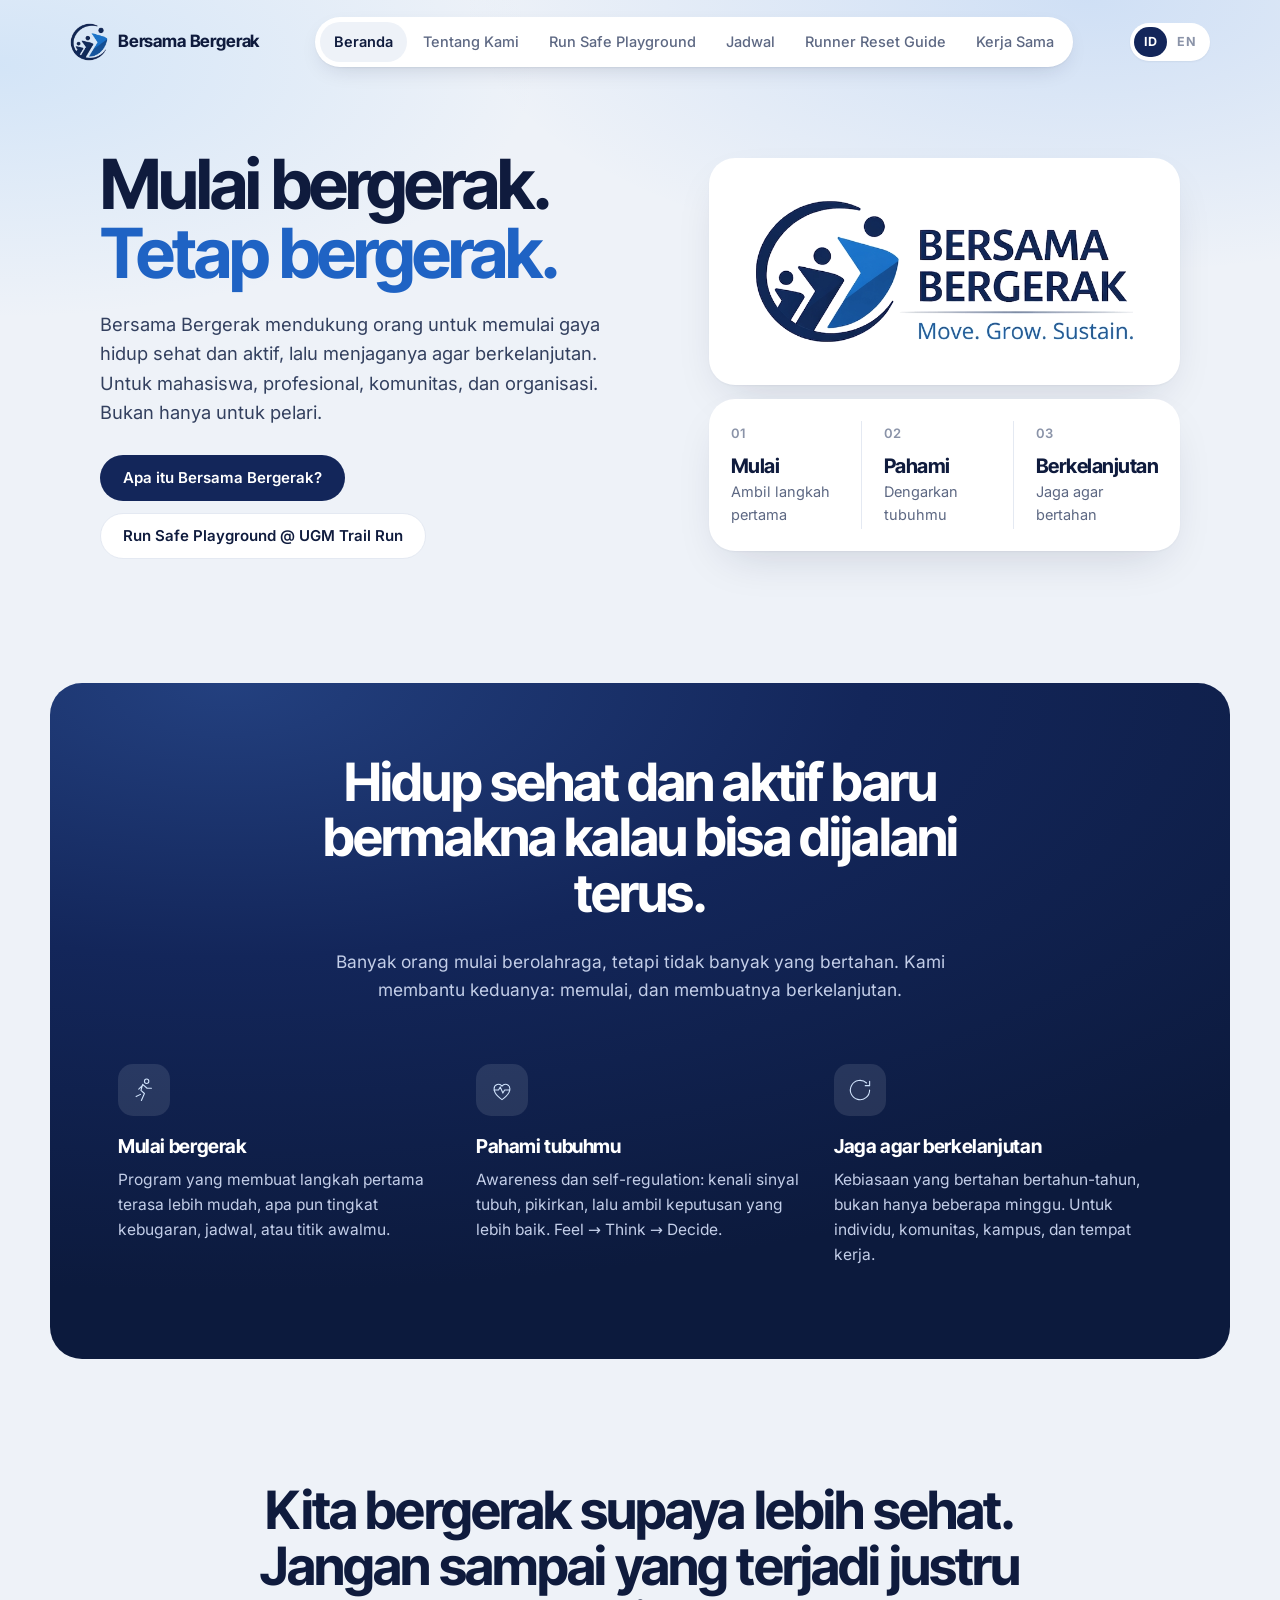
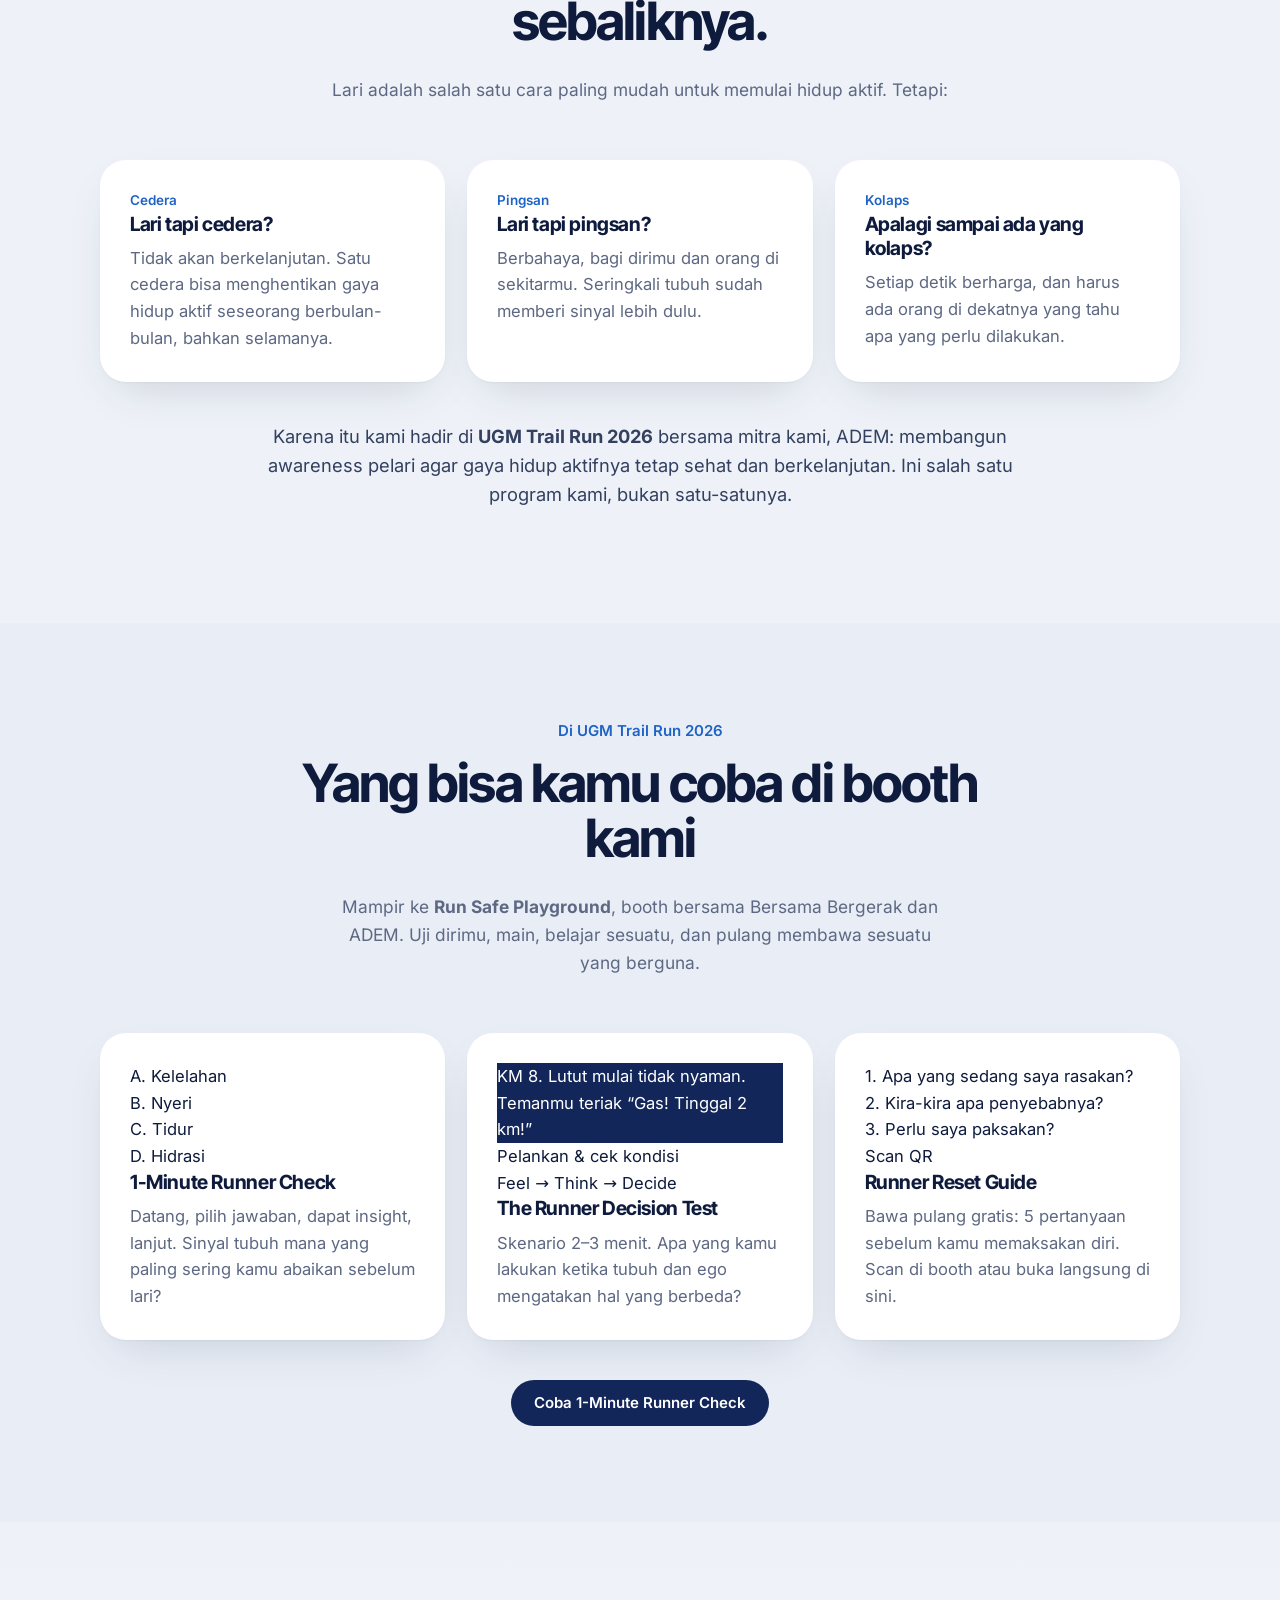
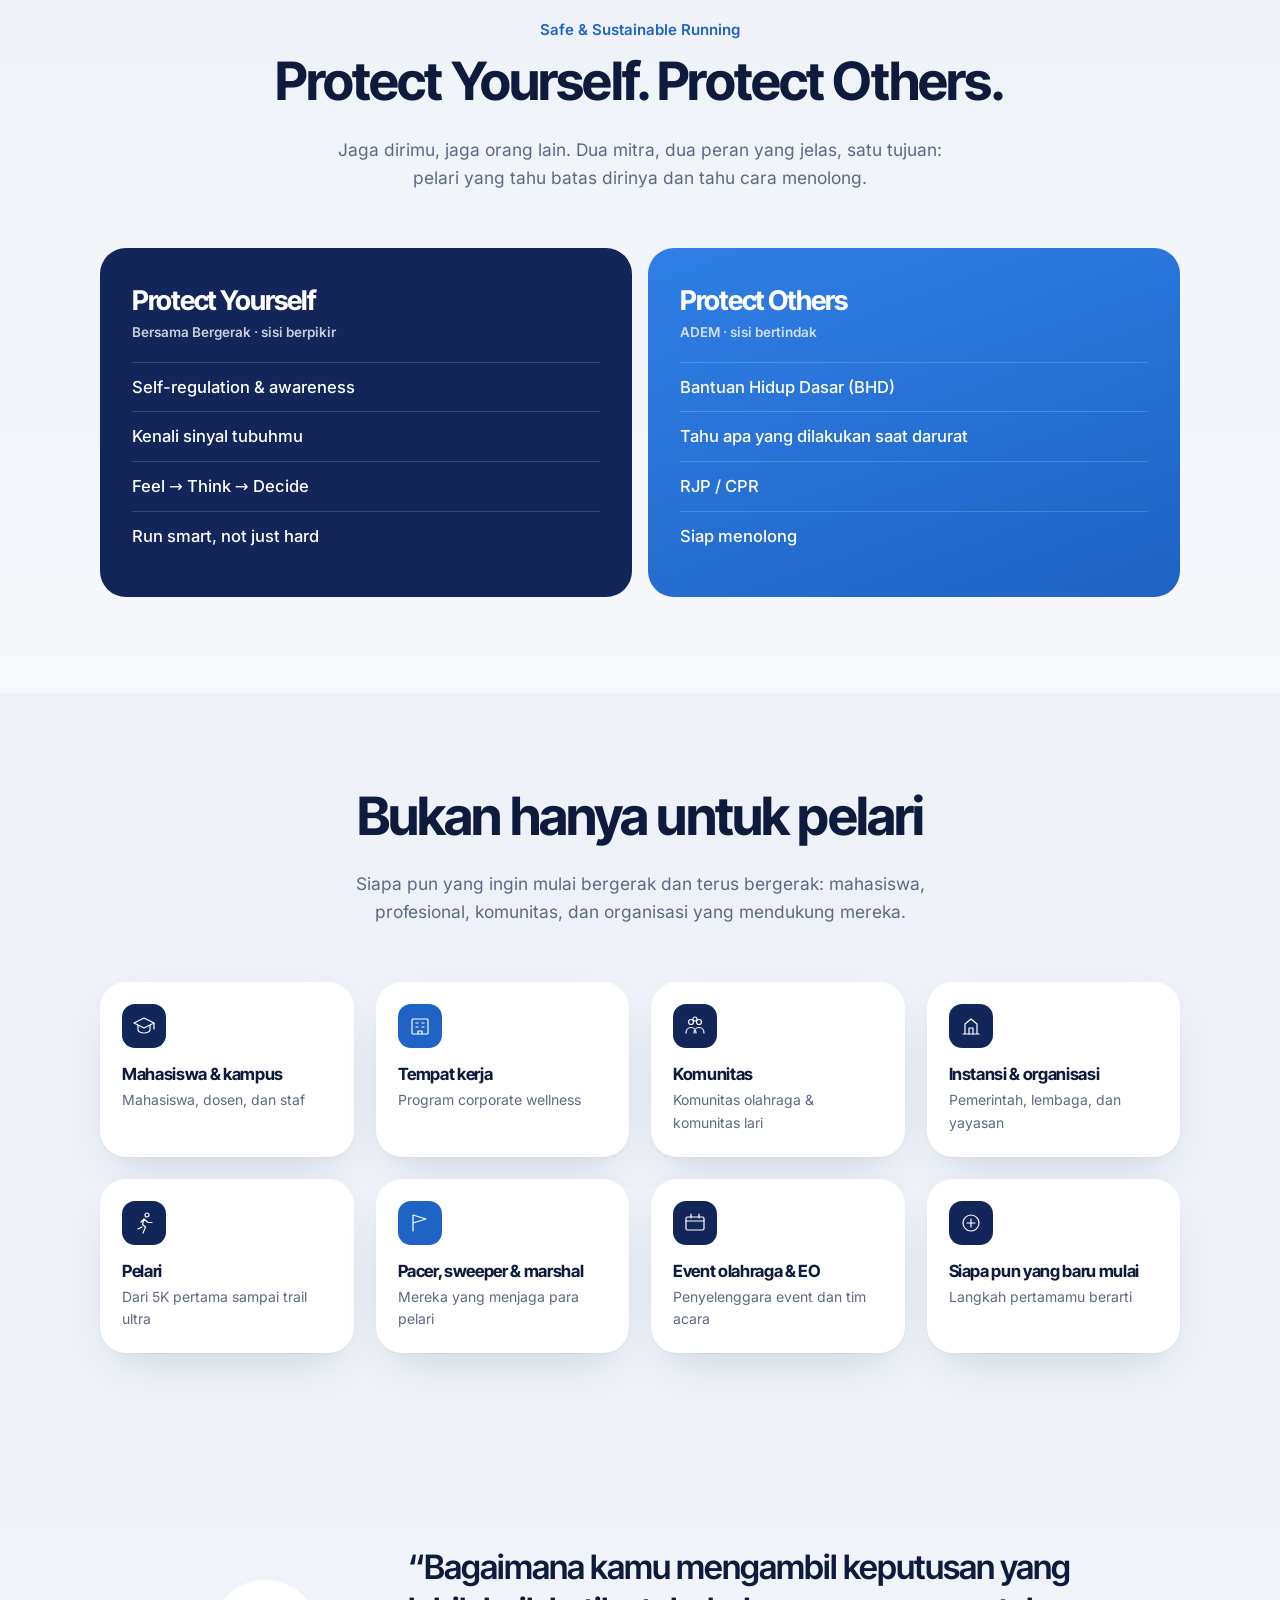
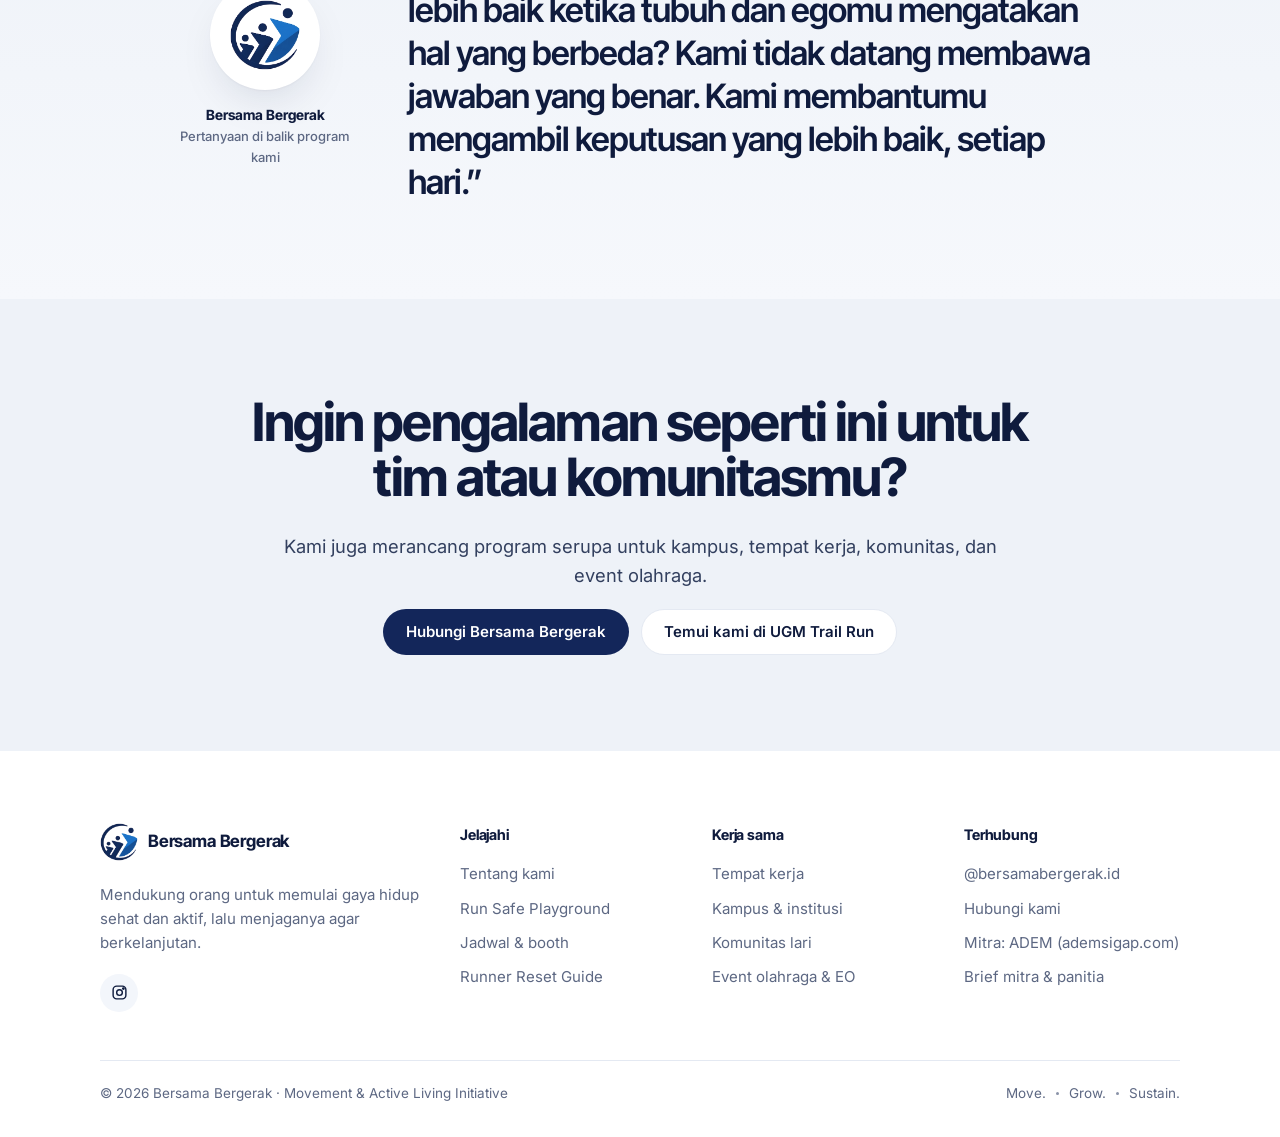
==== commit 6449e135: "Remove pill labels and dots, simplify hero steps and header - Section/hero label pills removed; the " ====
--- a/index.html
+++ b/index.html
@@ -32,13 +32,12 @@
         <a href="run-safe-playground.html">Run Safe Playground</a>
         <a href="schedule.html">Jadwal</a>
         <a href="runner-reset-guide.html">Runner Reset Guide</a>
-        <a class="nav-cta" href="work-with-us.html">Kerja Sama</a>
+        <a href="work-with-us.html">Kerja Sama</a>
       </nav>
       <div class="header-actions">
         <a class="lang-switch" href="en/index.html" hreflang="en" lang="en" aria-label="English">
           <span class="on">ID</span><span>EN</span>
         </a>
-        <a class="btn btn-sm" href="work-with-us.html"><svg viewBox="0 0 24 24" fill="none" stroke="currentColor" stroke-width="2.2" stroke-linecap="round" stroke-linejoin="round"><path d="M7 17 17 7M8 7h9v9"/></svg>Kerja Sama</a>
         <button class="nav-toggle" aria-expanded="false" aria-controls="site-nav" aria-label="Buka menu">
           <svg width="20" height="20" viewBox="0 0 24 24" fill="none" stroke="currentColor" stroke-width="2.2" stroke-linecap="round"><path d="M4 7h16M4 12h16M4 17h16"/></svg>
         </button>
@@ -51,7 +50,6 @@
     <section class="hero">
       <div class="wrap">
         <div>
-          <span class="eyebrow">Movement &amp; Active Living Initiative</span>
           <h1>Mulai bergerak. <span>Tetap bergerak.</span></h1>
           <p class="lead">Bersama Bergerak mendukung orang untuk memulai gaya hidup sehat dan aktif, lalu menjaganya agar berkelanjutan. Untuk mahasiswa, profesional, komunitas, dan organisasi. Bukan hanya untuk pelari.</p>
           <div class="btn-row">
@@ -59,19 +57,12 @@
             <a class="btn btn-ghost" href="run-safe-playground.html">Run Safe Playground @ UGM Trail Run</a>
           </div>
         </div>
-        <div class="collage" aria-hidden="true">
+        <div class="collage">
           <div class="tile tile-logo"><img src="assets/img/logo.png" alt="Bersama Bergerak — Move. Grow. Sustain."></div>
-          <div class="tile tile-a">
-            <svg class="tile-icon" viewBox="0 0 24 24" fill="none" stroke="currentColor" stroke-width="2" stroke-linecap="round" stroke-linejoin="round"><path d="M5 12h14M13 6l6 6-6 6"/></svg>
-            <small>Mulai</small><strong>Ambil langkah pertama</strong>
-          </div>
-          <div class="tile tile-b">
-            <svg class="tile-icon" viewBox="0 0 24 24" fill="none" stroke="currentColor" stroke-width="2" stroke-linecap="round" stroke-linejoin="round"><path d="M12 21s-7-4.5-7-10a4 4 0 0 1 7-2.6A4 4 0 0 1 19 11c0 5.5-7 10-7 10z"/></svg>
-            <small>Pahami</small><strong>Dengarkan tubuhmu</strong>
-          </div>
-          <div class="tile tile-c">
-            <svg class="tile-icon" viewBox="0 0 24 24" fill="none" stroke="currentColor" stroke-width="2" stroke-linecap="round" stroke-linejoin="round"><path d="M21 12a9 9 0 1 1-3-6.7M21 4v5h-5"/></svg>
-            <small>Berkelanjutan</small><strong>Jaga agar bertahan</strong>
+          <div class="trio">
+            <div><span class="num">01</span><strong>Mulai</strong><span>Ambil langkah pertama</span></div>
+            <div><span class="num">02</span><strong>Pahami</strong><span>Dengarkan tubuhmu</span></div>
+            <div><span class="num">03</span><strong>Berkelanjutan</strong><span>Jaga agar bertahan</span></div>
           </div>
         </div>
       </div>
@@ -81,7 +72,6 @@
     <section class="section-navy">
       <div class="wrap">
         <div class="section-head">
-          <span class="eyebrow">Apa yang kami lakukan</span>
           <h2>Hidup sehat dan aktif baru bermakna kalau bisa dijalani terus.</h2>
           <p>Banyak orang mulai berolahraga, tetapi tidak banyak yang bertahan. Kami membantu keduanya: memulai, dan membuatnya berkelanjutan.</p>
         </div>
@@ -109,7 +99,6 @@
     <section>
       <div class="wrap">
         <div class="section-head">
-          <span class="eyebrow">Kenapa kami peduli pada lari yang aman</span>
           <h2>Kita bergerak supaya lebih sehat. Jangan sampai yang terjadi justru sebaliknya.</h2>
           <p>Lari adalah salah satu cara paling mudah untuk memulai hidup aktif. Tetapi:</p>
         </div>
@@ -222,7 +211,6 @@
     <section>
       <div class="wrap">
         <div class="section-head">
-          <span class="eyebrow">Dengan siapa kami bekerja</span>
           <h2>Bukan hanya untuk pelari</h2>
           <p>Siapa pun yang ingin mulai bergerak dan terus bergerak: mahasiswa, profesional, komunitas, dan organisasi yang mendukung mereka.</p>
         </div>
@@ -296,7 +284,7 @@
             <img src="assets/img/logo-mark.png" alt="" width="38" height="38">
             <span class="brand-name">Bersama Bergerak</span>
           </a>
-          <p>Mendukung orang untuk memulai gaya hidup sehat dan aktif, lalu menjaganya agar <em class="serif">berkelanjutan</em>.</p>
+          <p>Mendukung orang untuk memulai gaya hidup sehat dan aktif, lalu menjaganya agar berkelanjutan.</p>
           <div class="social">
             <a href="https://instagram.com/bersamabergerak.id" aria-label="Instagram @bersamabergerak.id" rel="noopener" target="_blank">
               <svg width="17" height="17" viewBox="0 0 24 24" fill="none" stroke="currentColor" stroke-width="2"><rect x="3" y="3" width="18" height="18" rx="5"/><circle cx="12" cy="12" r="4"/><circle cx="17.5" cy="6.5" r="1" fill="currentColor"/></svg>
--- a/assets/css/style.css
+++ b/assets/css/style.css
@@ -98,7 +98,6 @@
 }
 .nav a:hover { color: var(--ink); background: var(--well); }
 .nav a[aria-current="page"] { color: var(--ink); background: #eef2f8; font-weight: 600; }
-.nav .nav-cta { display: none; }
 
 .header-actions { display: flex; align-items: center; gap: 10px; }
 .lang-switch {
@@ -113,9 +112,8 @@
 .nav-toggle { display: none; background: #fff; border: 0; border-radius: 999px; width: 44px; height: 44px; cursor: pointer; color: var(--ink); box-shadow: 0 1px 2px rgba(15,27,61,.06); }
 .nav-toggle svg { margin: auto; }
 
-@media (max-width: 1080px) {
+@media (max-width: 1140px) {
   .nav-toggle { display: grid; }
-  .header-actions .btn { display: none; }
   .nav {
     display: none; position: absolute; top: 80px; left: 16px; right: 16px;
     flex-direction: column; align-items: stretch; gap: 2px; padding: 10px;
@@ -123,8 +121,6 @@
   }
   .nav.open { display: flex; }
   .nav a { padding: 12px 16px; border-radius: 14px; font-size: 15.5px; }
-  .nav .nav-cta { display: block; margin-top: 6px; text-align: center; background: var(--navy-800); color: #fff; }
-  .nav .nav-cta:hover { background: var(--navy-700); color: #fff; }
 }
 @media (max-width: 420px) {
   .brand-name { font-size: 15px; }
@@ -171,14 +167,8 @@
 .section-navy p { color: #c3cee8; }
 .section-navy a:not(.btn) { color: #a9cdfb; }
 
-.eyebrow {
-  display: inline-flex; align-items: center; gap: 8px; font-size: 13px; font-weight: 600;
-  color: var(--ink-soft); background: #fff; padding: 6px 14px 6px 12px; border-radius: 999px; margin-bottom: 18px;
-  box-shadow: 0 1px 2px rgba(15,27,61,.06);
-}
-.eyebrow::before { content: ""; width: 7px; height: 7px; border-radius: 50%; background: var(--blue-500); }
-.section-navy .eyebrow { background: rgba(255,255,255,.1); color: #d6e2fa; box-shadow: none; }
-.section-navy .eyebrow::before { background: var(--blue-300); }
+.eyebrow { display: block; font-size: 15px; font-weight: 600; color: var(--blue-600); margin-bottom: 12px; }
+.section-navy .eyebrow { color: #a9cdfb; }
 
 .section-head { text-align: center; max-width: 760px; margin: 0 auto 56px; }
 .section-head p { color: var(--ink-soft); font-size: 1.08rem; max-width: 620px; margin-left: auto; margin-right: auto; }
@@ -200,21 +190,23 @@
 .hero .lead { max-width: 560px; margin-bottom: 28px; }
 @media (max-width: 860px) { .hero { padding-top: 124px; } .hero .wrap { grid-template-columns: 1fr; gap: 40px; } }
 
-/* Hero collage: logo card + Start / Understand / Sustain tiles */
-.collage { display: grid; grid-template-columns: repeat(3, 1fr); gap: 14px; }
-.collage .tile {
-  border-radius: var(--r-lg); box-shadow: var(--shadow); min-height: 180px;
-  padding: 20px; color: #fff; display: flex; flex-direction: column; justify-content: flex-end;
-}
-.collage .tile strong { font-family: var(--display); font-size: 1.1rem; line-height: 1.2; letter-spacing: -0.02em; }
-.collage .tile small { opacity: .8; font-size: 12.5px; font-weight: 600; margin-bottom: 2px; }
-.tile-logo { grid-column: 1 / -1; display: grid !important; place-items: center; background: #fff; min-height: 0 !important; padding: 34px 40px !important; }
+/* Hero: logo card + one card with three short steps */
+.collage { display: grid; gap: 14px; }
+.tile-logo { display: grid; place-items: center; background: #fff; border-radius: var(--r-lg); box-shadow: var(--shadow); padding: 36px 40px; }
 .tile-logo img { width: 100%; max-width: 420px; }
-.tile-a { background: linear-gradient(150deg, var(--blue-500), var(--blue-600)); }
-.tile-b { background: var(--navy-800); }
-.tile-c { background: linear-gradient(150deg, var(--navy-700), var(--blue-600)); }
-.tile .tile-icon { width: 42px; height: 42px; padding: 10px; border-radius: 12px; background: rgba(255,255,255,.14); margin-bottom: auto; }
-@media (max-width: 480px) { .collage { gap: 8px; } .collage .tile { padding: 14px; min-height: 150px; border-radius: var(--r-md); } .collage .tile strong { font-size: .95rem; } .tile-logo { padding: 22px !important; } }
+.trio { display: grid; grid-template-columns: repeat(3, 1fr); background: #fff; border-radius: var(--r-lg); box-shadow: var(--shadow); padding: 22px 0; }
+.trio > div { padding: 2px 22px; border-left: 1px solid var(--line); display: flex; flex-direction: column; }
+.trio > div:first-child { border-left: 0; }
+.trio .num { font-size: 13px; font-weight: 600; color: var(--ink-mute); margin-bottom: 10px; }
+.trio strong { font-family: var(--display); font-size: 1.25rem; font-weight: 700; letter-spacing: -0.025em; line-height: 1.2; color: var(--ink); }
+.trio span:last-child { font-size: 14.5px; color: var(--ink-soft); margin-top: 2px; }
+@media (max-width: 520px) {
+  .tile-logo { padding: 24px; }
+  .trio { grid-template-columns: 1fr; padding: 6px 0; }
+  .trio > div { border-left: 0; border-top: 1px solid var(--line); padding: 14px 20px; display: grid; grid-template-columns: 34px 1fr; column-gap: 8px; }
+  .trio > div:first-child { border-top: 0; }
+  .trio .num { grid-row: span 2; margin: 3px 0 0; }
+}
 
 .page-hero { padding: 150px 0 88px; text-align: center; }
 .page-hero h1 { font-size: clamp(2.4rem, 5.6vw, 4.4rem); max-width: 900px; margin: 0 auto 20px; }
@@ -237,49 +229,10 @@
 .card h3 { margin-bottom: .45em; }
 .card p { color: var(--ink-soft); }
 .card p:last-child, .card ul:last-child { margin-bottom: 0; }
-.card .tag { margin-bottom: 14px; }
-.card strong { color: var(--ink); }
-
-/* Icon badge (dark rounded square) */
-.ibadge { width: 44px; height: 44px; border-radius: 13px; background: var(--navy-800); color: #fff; display: grid; place-items: center; margin-bottom: 20px; }
-.ibadge svg { width: 21px; height: 21px; }
-.ibadge.coral { background: var(--coral); }
-.ibadge.blue { background: var(--blue-600); }
-
-/* Inner "well" for data rows */
-.well { background: var(--well); border-radius: var(--r-md); padding: 14px 16px; }
-.well-row { display: flex; align-items: center; justify-content: space-between; gap: 10px; padding: 7px 0; font-size: 14px; color: var(--ink-2); }
-.well-row .k { display: flex; align-items: center; gap: 8px; }
-.well-row .k svg { width: 15px; height: 15px; color: var(--ink-soft); }
-.well-row b { font-weight: 700; color: var(--ink); }
-.status { display: inline-flex; align-items: center; gap: 6px; background: #fff; border: 1px solid var(--line); border-radius: 999px; padding: 3px 10px; font-size: 12px; font-weight: 600; color: var(--ink-2); white-space: nowrap; }
-.status::before { content: ""; width: 6px; height: 6px; border-radius: 50%; background: var(--green); }
-.status.blue::before { background: var(--blue-500); }
-.status.coral::before { background: var(--coral); }
-.status.plain::before { display: none; }
-.meter { flex: 1; height: 6px; border-radius: 999px; background: #e4e9f2; overflow: hidden; margin: 0 6px; }
-.meter i { display: block; height: 100%; border-radius: 999px; }
-
-.feature-card { padding: 0; overflow: hidden; display: flex; flex-direction: column-reverse; justify-content: flex-end; }
-.feature-card .body { padding: 28px 28px 20px; }
-.feature-card .mock { margin: 0 20px 22px; background: var(--well); border-radius: var(--r-md); padding: 14px; display: flex; flex-direction: column; gap: 8px; }
-.feature-card h3 { font-size: 1.28rem; }
-.feature-card p { font-size: 15.5px; }
-
-.mock-row { display: flex; align-items: center; gap: 10px; background: #fff; border-radius: 12px; padding: 9px 12px; font-size: 13.5px; font-weight: 500; color: var(--ink-2); }
-.mock-row .dot { width: 16px; height: 16px; border-radius: 50%; border: 1.5px solid var(--line); flex: none; }
-.mock-row .dot.on { border: 5px solid var(--navy-800); }
-.mock-row.dark { background: var(--navy-800); color: #fff; }
-.mock-pill { align-self: flex-start; background: var(--navy-800); color: #fff; font-size: 12.5px; font-weight: 600; padding: 6px 14px; border-radius: 999px; }
-
-.tag {
-  display: inline-flex; align-items: center; gap: 7px; font-size: 12.5px; font-weight: 600;
-  padding: 4px 11px; border-radius: 999px; background: var(--well); color: var(--ink-2);
-}
-.tag::before { content: ""; width: 6px; height: 6px; border-radius: 50%; background: var(--blue-500); }
-.tag-coral::before { background: var(--coral); }
-.tag-navy, .tag-blue { background: var(--navy-800); color: #fff; }
-.tag-navy::before, .tag-blue::before { background: var(--blue-300); }
+.card .tag { display: block; font-size: 13.5px; font-weight: 600; color: var(--blue-600); }
+.tag-coral { color: #c85a2e; }
+.tag-navy, .tag-blue { color: var(--blue-600); }
+.card-dark .tag, .section-navy .tag { color: #a9cdfb; }
 
 /* Accent cards keep a small coloured marker instead of a border */
 .card-accent, .card-accent-coral { position: relative; }
@@ -430,7 +383,6 @@
 .result { margin-top: 20px; background: var(--well); border-radius: var(--r-md); padding: 20px 22px; }
 .result[hidden] { display: none; }
 .result h4 { margin: 0 0 6px; font-size: 1.15rem; }
-.result h4::before { content: "Insight"; display: block; font-family: var(--font); font-size: 12px; font-weight: 600; color: var(--blue-600); margin-bottom: 4px; letter-spacing: 0; }
 .result p { margin: 0 0 10px; color: var(--ink-2); }
 .result p:last-child { margin: 0; }
 
@@ -459,7 +411,6 @@
 .card-dark { background: rgba(255,255,255,.07); box-shadow: none; color: #fff; }
 .card-dark h3 { color: #fff; }
 .card-dark p { color: #c3cee8; }
-.card-dark .tag { background: rgba(255,255,255,.1); color: #fff; }
 .card-punch { color: #fff !important; font-weight: 600; margin: 0; font-family: var(--display); font-size: 1.1rem; letter-spacing: -0.02em; }
 
 /* ---------- Footer (light) ---------- */
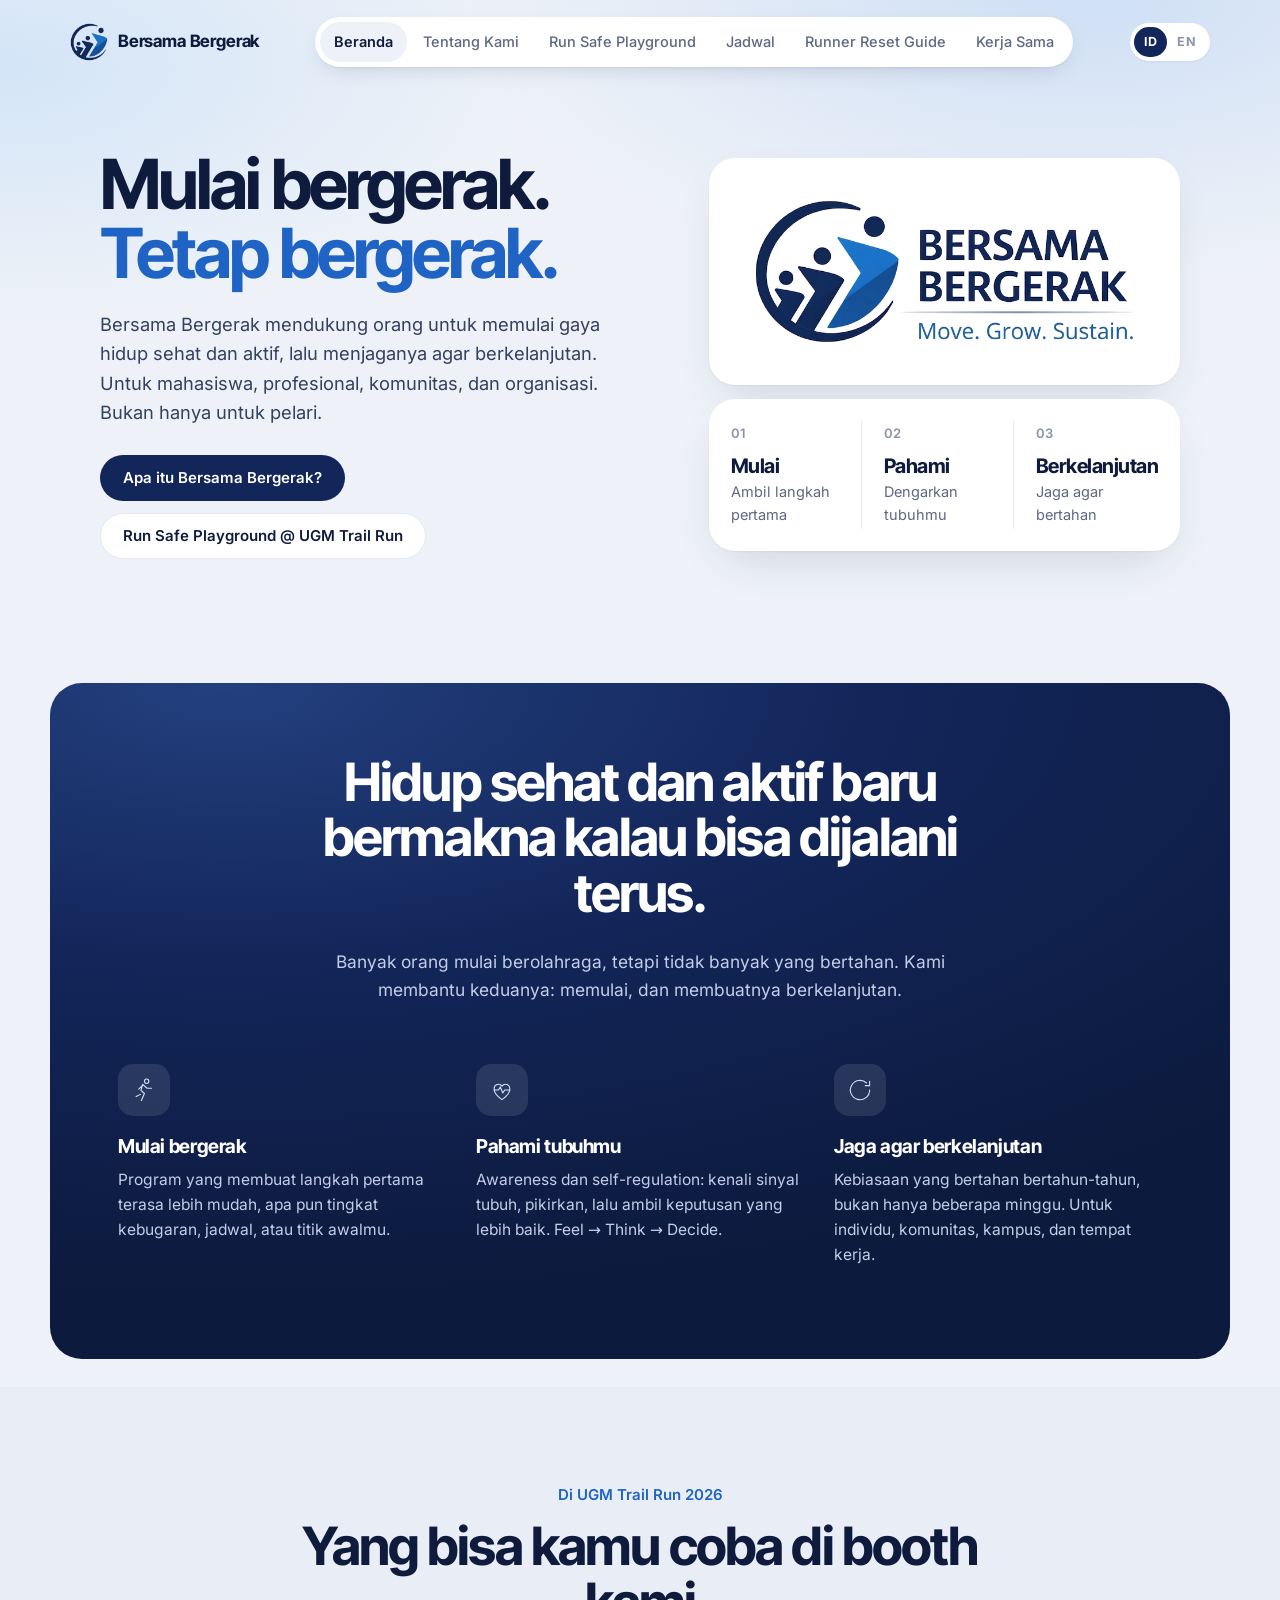
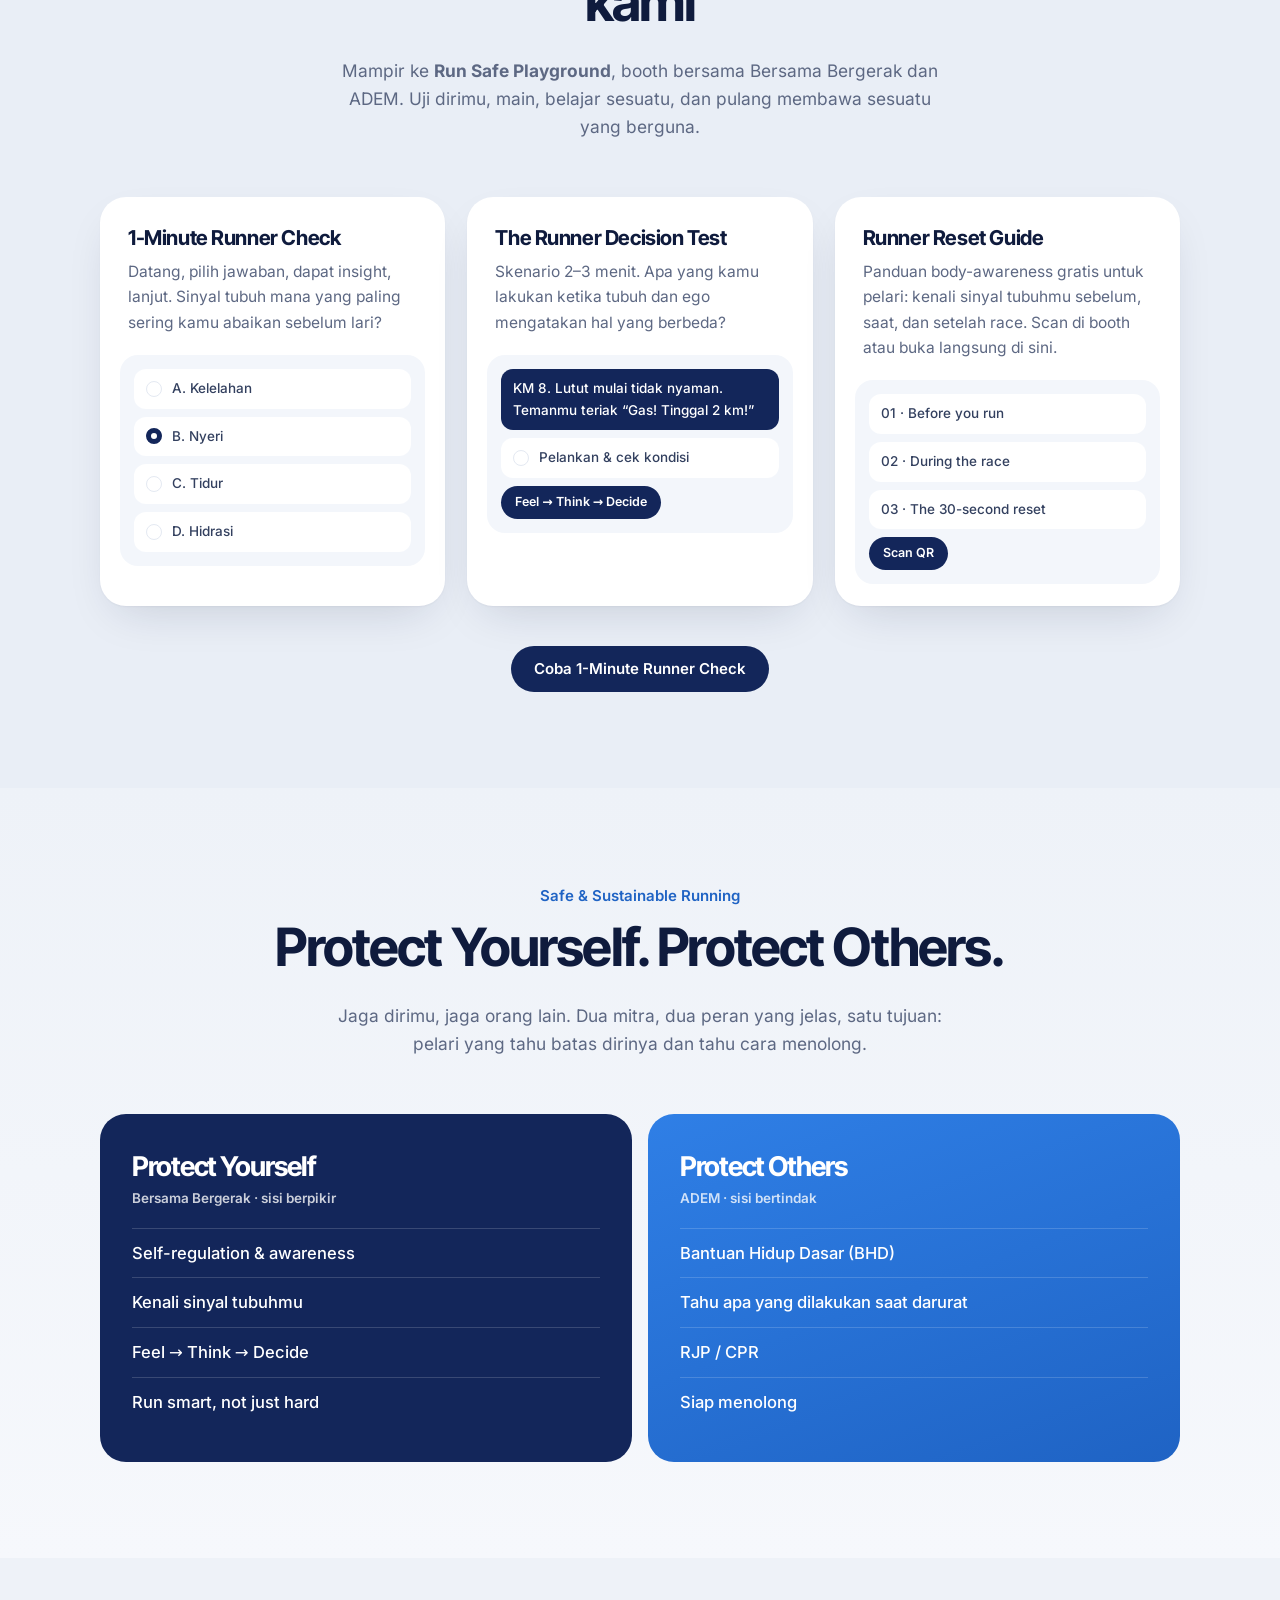
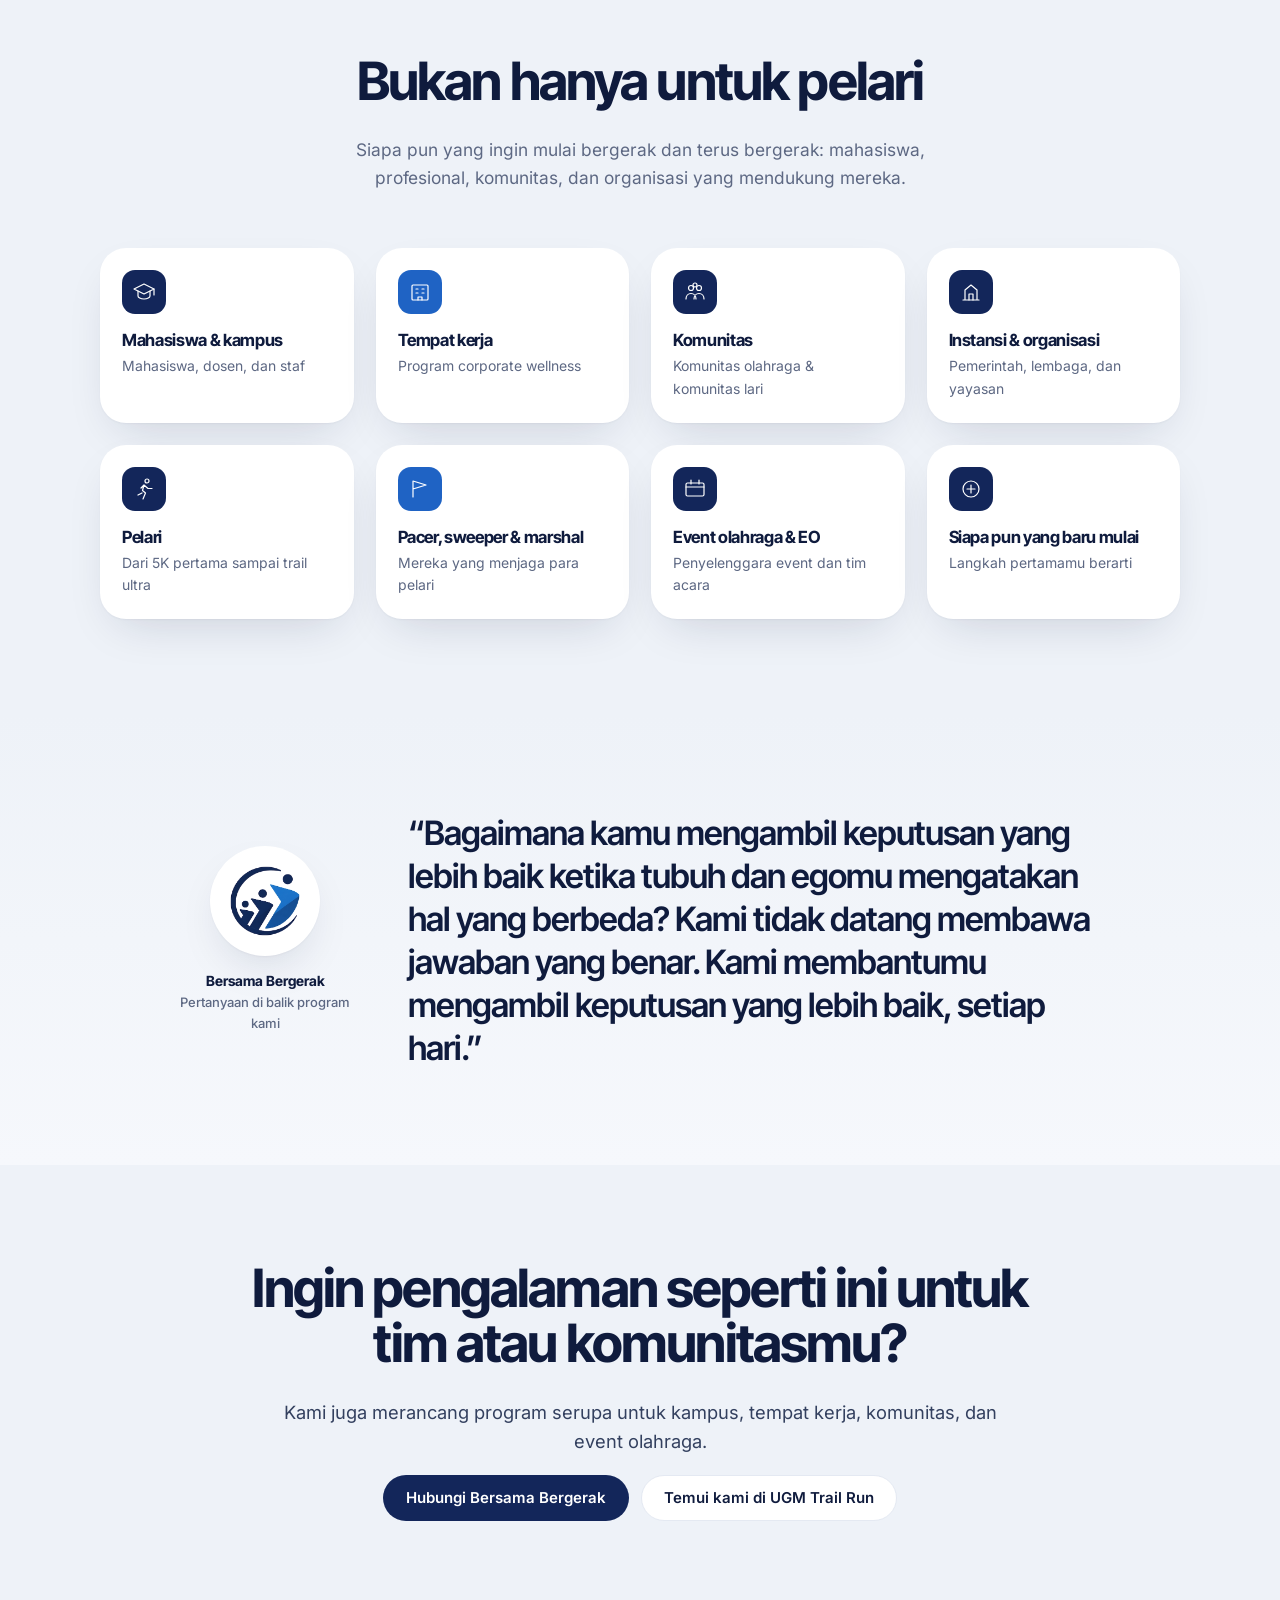
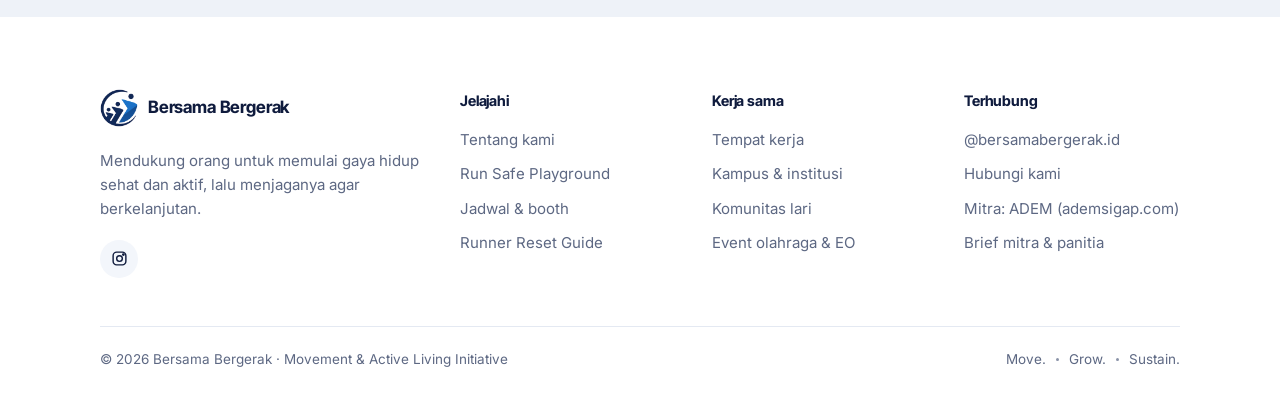
==== commit 30a1e669: "Runner Reset Guide from the booklet, confirmed schedule, WhatsApp number - Runner Reset Guide page r" ====
--- a/index.html
+++ b/index.html
@@ -95,34 +95,6 @@
       </div>
     </section>
 
-    <!-- WHY SAFETY -->
-    <section>
-      <div class="wrap">
-        <div class="section-head">
-          <h2>Kita bergerak supaya lebih sehat. Jangan sampai yang terjadi justru sebaliknya.</h2>
-          <p>Lari adalah salah satu cara paling mudah untuk memulai hidup aktif. Tetapi:</p>
-        </div>
-        <div class="grid grid-3">
-          <div class="card card-accent">
-            <span class="tag">Cedera</span>
-            <h3>Lari tapi cedera?</h3>
-            <p>Tidak akan berkelanjutan. Satu cedera bisa menghentikan gaya hidup aktif seseorang berbulan-bulan, bahkan selamanya.</p>
-          </div>
-          <div class="card card-accent">
-            <span class="tag">Pingsan</span>
-            <h3>Lari tapi pingsan?</h3>
-            <p>Berbahaya, bagi dirimu dan orang di sekitarmu. Seringkali tubuh sudah memberi sinyal lebih dulu.</p>
-          </div>
-          <div class="card card-accent-coral">
-            <span class="tag tag-coral">Kolaps</span>
-            <h3>Apalagi sampai ada yang kolaps?</h3>
-            <p>Setiap detik berharga, dan harus ada orang di dekatnya yang tahu apa yang perlu dilakukan.</p>
-          </div>
-        </div>
-        <p class="center lead mt-3 maxw mx-auto">Karena itu kami hadir di <strong>UGM Trail Run 2026</strong> bersama mitra kami, ADEM: membangun awareness pelari agar gaya hidup aktifnya tetap sehat dan berkelanjutan. Ini salah satu program kami, bukan satu-satunya.</p>
-      </div>
-    </section>
-
     <!-- FEATURES -->
     <section class="section-sand">
       <div class="wrap">
@@ -157,14 +129,14 @@
           </article>
           <article class="card feature-card">
             <div class="mock" aria-hidden="true">
-              <div class="mock-row">1. Apa yang sedang saya rasakan?</div>
-              <div class="mock-row">2. Kira-kira apa penyebabnya?</div>
-              <div class="mock-row">3. Perlu saya paksakan?</div>
+              <div class="mock-row">01 · Before you run</div>
+              <div class="mock-row">02 · During the race</div>
+              <div class="mock-row">03 · The 30-second reset</div>
               <span class="mock-pill">Scan QR</span>
             </div>
             <div class="body">
               <h3>Runner Reset Guide</h3>
-              <p>Bawa pulang gratis: 5 pertanyaan sebelum kamu memaksakan diri. Scan di booth atau buka langsung di sini.</p>
+              <p>Panduan body-awareness gratis untuk pelari: kenali sinyal tubuhmu sebelum, saat, dan setelah race. Scan di booth atau buka langsung di sini.</p>
             </div>
           </article>
         </div>
--- a/assets/css/style.css
+++ b/assets/css/style.css
@@ -229,7 +229,43 @@
 .card h3 { margin-bottom: .45em; }
 .card p { color: var(--ink-soft); }
 .card p:last-child, .card ul:last-child { margin-bottom: 0; }
-.card .tag { display: block; font-size: 13.5px; font-weight: 600; color: var(--blue-600); }
+.card .tag { margin-bottom: 14px; }
+.card strong { color: var(--ink); }
+
+/* Icon badge (dark rounded square) */
+.ibadge { width: 44px; height: 44px; border-radius: 13px; background: var(--navy-800); color: #fff; display: grid; place-items: center; margin-bottom: 20px; }
+.ibadge svg { width: 21px; height: 21px; }
+.ibadge.coral { background: var(--coral); }
+.ibadge.blue { background: var(--blue-600); }
+
+/* Inner "well" for data rows */
+.well { background: var(--well); border-radius: var(--r-md); padding: 14px 16px; }
+.well-row { display: flex; align-items: center; justify-content: space-between; gap: 10px; padding: 7px 0; font-size: 14px; color: var(--ink-2); }
+.well-row .k { display: flex; align-items: center; gap: 8px; }
+.well-row .k svg { width: 15px; height: 15px; color: var(--ink-soft); }
+.well-row b { font-weight: 700; color: var(--ink); }
+.status { display: inline-flex; align-items: center; gap: 6px; background: #fff; border: 1px solid var(--line); border-radius: 999px; padding: 3px 10px; font-size: 12px; font-weight: 600; color: var(--ink-2); white-space: nowrap; }
+.status::before { content: ""; width: 6px; height: 6px; border-radius: 50%; background: var(--green); }
+.status.blue::before { background: var(--blue-500); }
+.status.coral::before { background: var(--coral); }
+.status.plain::before { display: none; }
+.meter { flex: 1; height: 6px; border-radius: 999px; background: #e4e9f2; overflow: hidden; margin: 0 6px; }
+.meter i { display: block; height: 100%; border-radius: 999px; }
+
+.feature-card { padding: 0; overflow: hidden; display: flex; flex-direction: column-reverse; justify-content: flex-end; }
+.feature-card .body { padding: 28px 28px 20px; }
+.feature-card .mock { margin: 0 20px 22px; background: var(--well); border-radius: var(--r-md); padding: 14px; display: flex; flex-direction: column; gap: 8px; }
+.feature-card h3 { font-size: 1.28rem; }
+.feature-card p { font-size: 15.5px; }
+
+.mock-row { display: flex; align-items: center; gap: 10px; background: #fff; border-radius: 12px; padding: 9px 12px; font-size: 13.5px; font-weight: 500; color: var(--ink-2); }
+.mock-row .dot { width: 16px; height: 16px; border-radius: 50%; border: 1.5px solid var(--line); flex: none; }
+.mock-row .dot.on { border: 5px solid var(--navy-800); }
+.mock-row.dark { background: var(--navy-800); color: #fff; }
+.mock-pill { align-self: flex-start; background: var(--navy-800); color: #fff; font-size: 12.5px; font-weight: 600; padding: 6px 14px; border-radius: 999px; }
+
+/* Tags: plain small text */
+.tag { display: block; font-size: 13.5px; font-weight: 600; color: var(--blue-600); }
 .tag-coral { color: #c85a2e; }
 .tag-navy, .tag-blue { color: var(--blue-600); }
 .card-dark .tag, .section-navy .tag { color: #a9cdfb; }
@@ -441,3 +477,105 @@
 .small { font-size: 14.5px; }
 .maxw { max-width: 760px; }
 .mx-auto { margin-left: auto; margin-right: auto; }
+
+/* ---------- Runner Reset Guide ---------- */
+.rr-sub { font-family: var(--display); font-size: clamp(1.3rem, 2.6vw, 1.8rem); font-weight: 600; letter-spacing: -0.03em; color: var(--blue-600); margin: -6px 0 14px; }
+.rr-toc { display: grid; grid-template-columns: repeat(2, 1fr); gap: 2px 28px; max-width: 760px; margin: 44px auto 0; text-align: left; background: #fff; border-radius: var(--r-lg); padding: 18px 26px; box-shadow: var(--shadow); }
+.rr-toc a { display: flex; gap: 12px; align-items: baseline; padding: 9px 0; color: var(--ink-2); text-decoration: none; font-weight: 500; border-bottom: 1px solid var(--line); font-size: 15px; }
+.rr-toc a:hover { color: var(--blue-600); }
+.rr-toc a span { font-family: var(--display); font-weight: 700; color: var(--ink-mute); font-size: 13.5px; min-width: 20px; }
+@media (max-width: 620px) { .rr-toc { grid-template-columns: 1fr; padding: 10px 20px; } }
+
+.rr-sec { padding: 88px 0; scroll-margin-top: 70px; }
+.rr-head { display: grid; grid-template-columns: auto 1fr; gap: 22px; align-items: start; margin-bottom: 36px; max-width: 820px; }
+.rr-num { font-family: var(--display); font-weight: 800; font-size: clamp(2.8rem, 6vw, 4rem); line-height: .9; letter-spacing: -0.05em; color: var(--blue-600); }
+.rr-head h2 { margin-bottom: 8px; }
+.rr-kicker { font-family: var(--display); font-weight: 600; font-size: 1.2rem; letter-spacing: -0.02em; color: var(--ink-2); margin: 0; }
+.rr-quote { font-family: var(--display); font-weight: 600; font-size: 1.25rem; letter-spacing: -0.02em; color: var(--ink); max-width: 720px; }
+.rr-quote.center { margin-left: auto; margin-right: auto; }
+.rr-callout { background: #fff8e8; border-radius: var(--r-md); padding: 22px 24px; margin-top: 12px; }
+.rr-callout h3 { font-size: 1rem; color: #8a6210; margin-bottom: 6px; }
+.rr-callout .rr-quote { margin: 0 0 8px; }
+.rr-callout p:last-child { margin: 0; color: var(--ink-2); }
+.rr-tip { display: flex; gap: 16px; align-items: flex-start; }
+.rr-tip .ibadge { margin: 0; flex: none; }
+.rr-tip p { margin: 0; color: var(--ink-2); font-weight: 500; }
+@media (max-width: 520px) { .rr-head { grid-template-columns: 1fr; gap: 6px; } .rr-sec { padding: 64px 0; } }
+
+/* Green / yellow / red signal cards */
+.signal { --c: var(--green); --bg: #e8f7f0; background: #fff; border-radius: var(--r-lg); box-shadow: var(--shadow); overflow: hidden; border-top: 5px solid var(--c); display: flex; flex-direction: column; }
+.signal.yellow { --c: #d99a12; --bg: #fdf4de; }
+.signal.red { --c: #d9463e; --bg: #fdecea; }
+.signal-top { padding: 24px 26px 6px; }
+.signal-top h3 { color: var(--c); font-size: 1.5rem; letter-spacing: -0.03em; margin-bottom: 2px; }
+.signal-top p { margin: 0; font-weight: 600; color: var(--ink); }
+.signal ul { margin: 10px 0 20px; padding: 0 26px 0 46px; color: var(--ink-2); flex: 1; }
+.signal li { margin: 7px 0; }
+.signal-act { background: var(--bg); color: var(--c); font-family: var(--display); font-weight: 700; font-size: 1.1rem; letter-spacing: -0.02em; padding: 14px 26px; }
+.signal.yellow .signal-act { color: #9a6a05; }
+
+/* 30-second reset */
+.reset-grid { display: grid; grid-template-columns: 1fr 1fr 2fr 1fr; gap: 16px; }
+.reset-step { background: #fff; border-radius: var(--r-lg); box-shadow: var(--shadow); padding: 24px; }
+.reset-top { display: flex; justify-content: space-between; align-items: center; margin-bottom: 16px; }
+.reset-top .ibadge { margin: 0; }
+.reset-n { font-family: var(--display); font-weight: 700; font-size: 1.6rem; color: var(--line); }
+.reset-step h3 { font-size: 1.3rem; margin-bottom: 4px; }
+.reset-step p { color: var(--ink-soft); margin: 0; font-size: 15px; }
+.mini-grid { display: grid; grid-template-columns: 1fr 1fr; gap: 8px; margin-top: 14px; }
+.mini { background: var(--well); border-radius: 14px; padding: 12px 14px; font-size: 13.5px; color: var(--ink-soft); display: flex; flex-direction: column; gap: 3px; }
+.mini .k { display: flex; align-items: center; gap: 7px; font-weight: 700; color: var(--ink); font-size: 14px; }
+.mini svg { width: 16px; height: 16px; color: var(--blue-600); }
+@media (max-width: 1000px) { .reset-grid { grid-template-columns: 1fr 1fr; } .reset-step.wide { grid-column: 1 / -1; } }
+@media (max-width: 560px) { .reset-grid { grid-template-columns: 1fr; } .mini-grid { grid-template-columns: 1fr; } }
+
+/* Decision tree */
+.tree { display: flex; flex-direction: column; align-items: center; padding: 34px 20px; max-width: 900px; margin: 0 auto; }
+.node { background: var(--well); border-radius: 16px; padding: 14px 20px; font-weight: 600; text-align: center; max-width: 340px; }
+.node.q { background: var(--navy-800); color: #fff; }
+.node.ok { background: #e8f7f0; color: #17744f; }
+.node.warn { background: #fdf4de; color: #8a6210; }
+.node.danger { background: #fdecea; color: #b6352e; font-family: var(--display); font-weight: 700; }
+.tree-line { width: 2px; height: 22px; background: var(--line); }
+.branches { display: grid; grid-template-columns: 1fr 1fr; gap: 18px; width: 100%; margin-top: 22px; position: relative; }
+.branches::before { content: ""; position: absolute; top: -12px; left: 25%; right: 25%; height: 2px; background: var(--line); }
+.branch { display: flex; flex-direction: column; align-items: center; gap: 10px; position: relative; }
+.branch::before { content: ""; position: absolute; top: -12px; left: 50%; width: 2px; height: 12px; background: var(--line); }
+.yn { font-size: 13px; font-weight: 700; }
+.yn.yes { color: #17744f; }
+.yn.no { color: #b6352e; }
+@media (max-width: 520px) { .tree { padding: 24px 12px; } .node { padding: 12px 12px; font-size: 14px; } .branches { gap: 10px; } }
+
+/* Factor tiles */
+.factors { display: grid; grid-template-columns: repeat(3, 1fr); gap: 14px; }
+.factor { background: #fff; border-radius: var(--r-md); box-shadow: var(--shadow); padding: 18px 20px; display: flex; align-items: center; gap: 14px; }
+.factor .ibadge { margin: 0; flex: none; width: 42px; height: 42px; }
+.factor strong { font-family: var(--display); font-size: 1.05rem; letter-spacing: -0.015em; }
+.factor.red .ibadge { background: #d9463e; }
+@media (max-width: 760px) { .factors { grid-template-columns: 1fr 1fr; } }
+@media (max-width: 420px) { .factors { grid-template-columns: 1fr; } }
+.rr-strip { margin-top: 18px; background: var(--navy-800); color: #fff; border-radius: var(--r-md); padding: 18px 24px; font-family: var(--display); font-weight: 700; font-size: 1.2rem; letter-spacing: -0.02em; }
+.rr-strip.red { background: #d9463e; text-align: center; }
+
+/* Signal log */
+.form textarea { width: 100%; font: inherit; padding: 12px 16px; border: 1px solid var(--line); border-radius: 14px; color: var(--ink); background: var(--well); resize: vertical; }
+.form textarea:focus { border-color: var(--blue-500); background: #fff; outline: none; box-shadow: 0 0 0 4px var(--blue-100); }
+.form span.lbl { font-weight: 600; margin-bottom: 8px; display: block; font-size: 15px; }
+.form .lbl.small { font-size: 13px; color: var(--ink-soft); }
+.log-row { display: grid; grid-template-columns: 1fr 1fr; gap: 18px; }
+.log-row.tight { gap: 10px; }
+.log-acts { display: grid; grid-template-columns: 1fr 1fr; gap: 0 8px; }
+.log-acts .choice { margin-bottom: 6px; padding: 8px 12px; font-size: 14.5px; }
+@media (max-width: 620px) { .log-row { grid-template-columns: 1fr; } .log-row.tight { grid-template-columns: 1fr 1fr; } }
+
+@media print {
+  body.printing-log * { visibility: hidden; }
+  body.printing-log #signal-log, body.printing-log #signal-log * { visibility: visible; }
+  body.printing-log #signal-log { position: absolute; left: 0; top: 0; width: 100%; box-shadow: none; }
+  body.printing-log [data-print-log] { display: none; }
+}
+.card > .form { gap: 8px; }
+.card > .form .choice { margin: 0; }
+.choice input { flex: none; }
+.reset-grid { align-items: start; }
+.branches::after { content: ""; position: absolute; top: -22px; left: 50%; width: 2px; height: 10px; background: var(--line); }
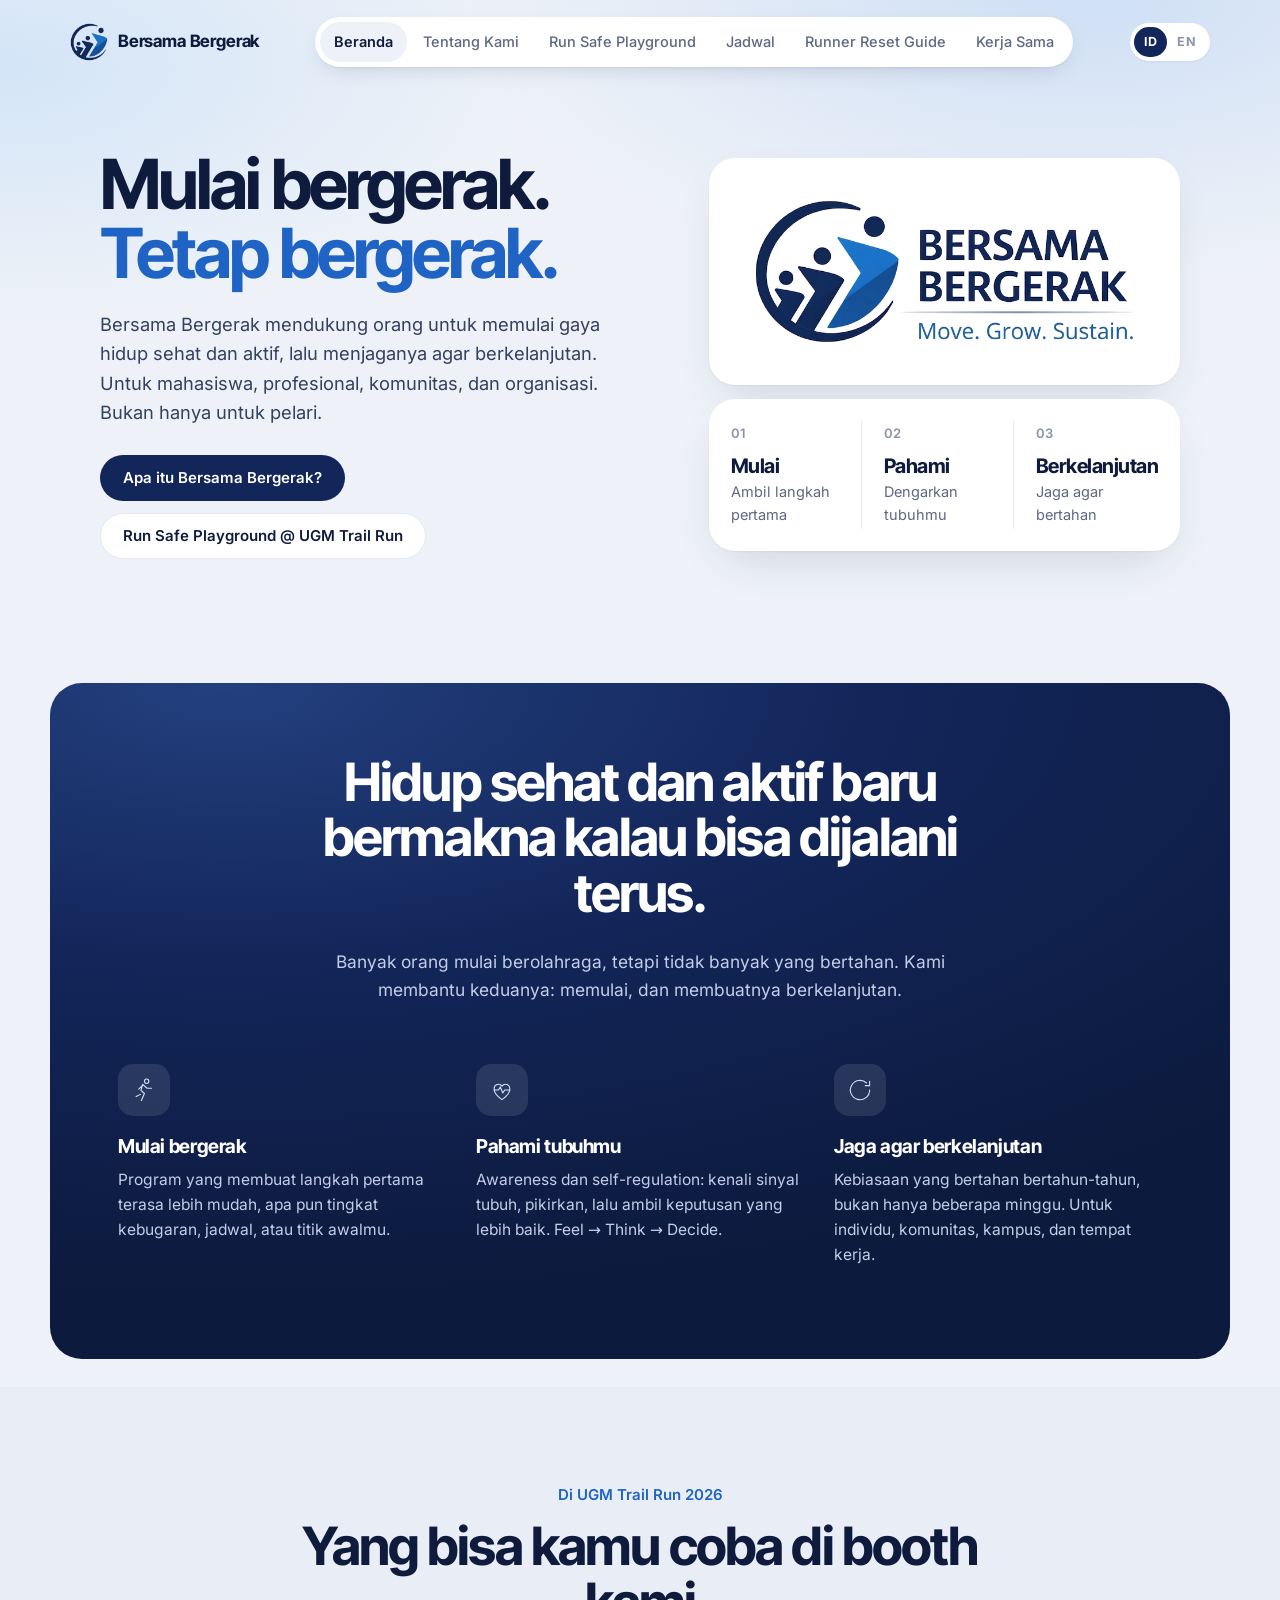
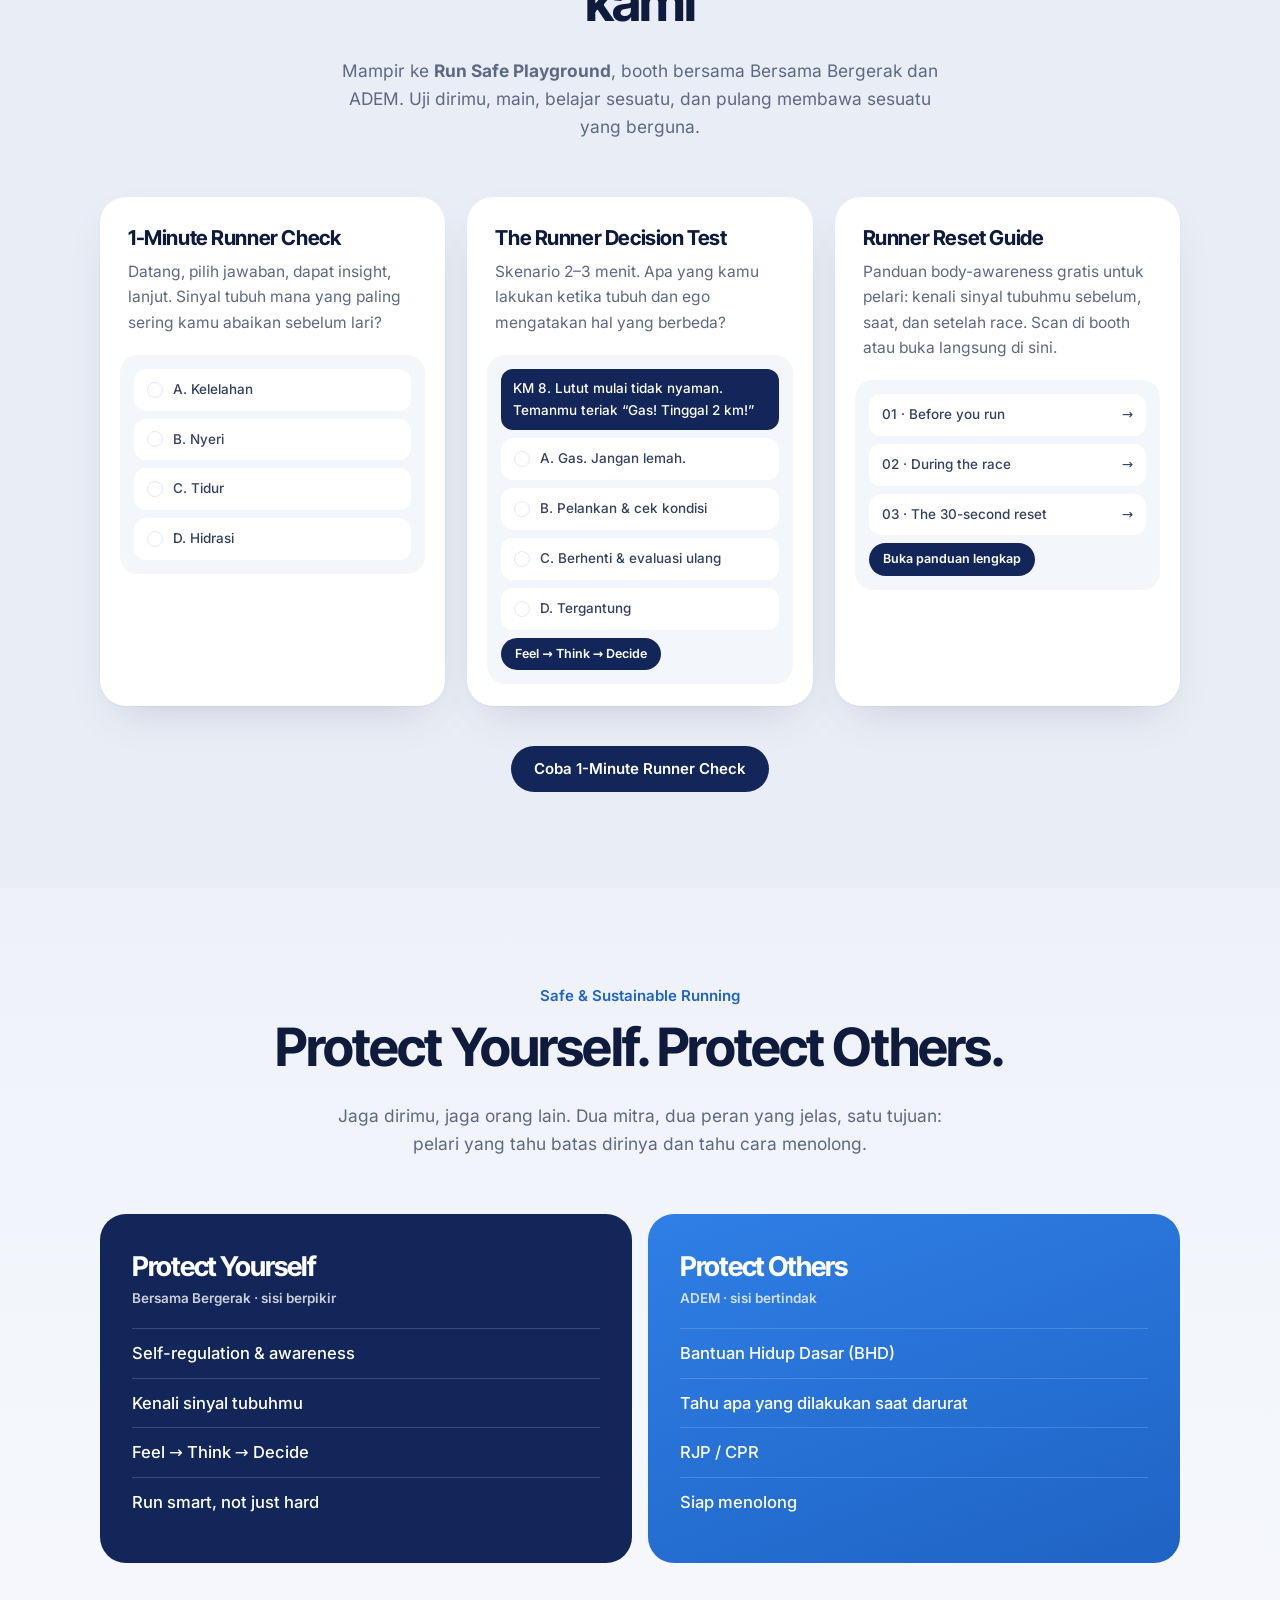
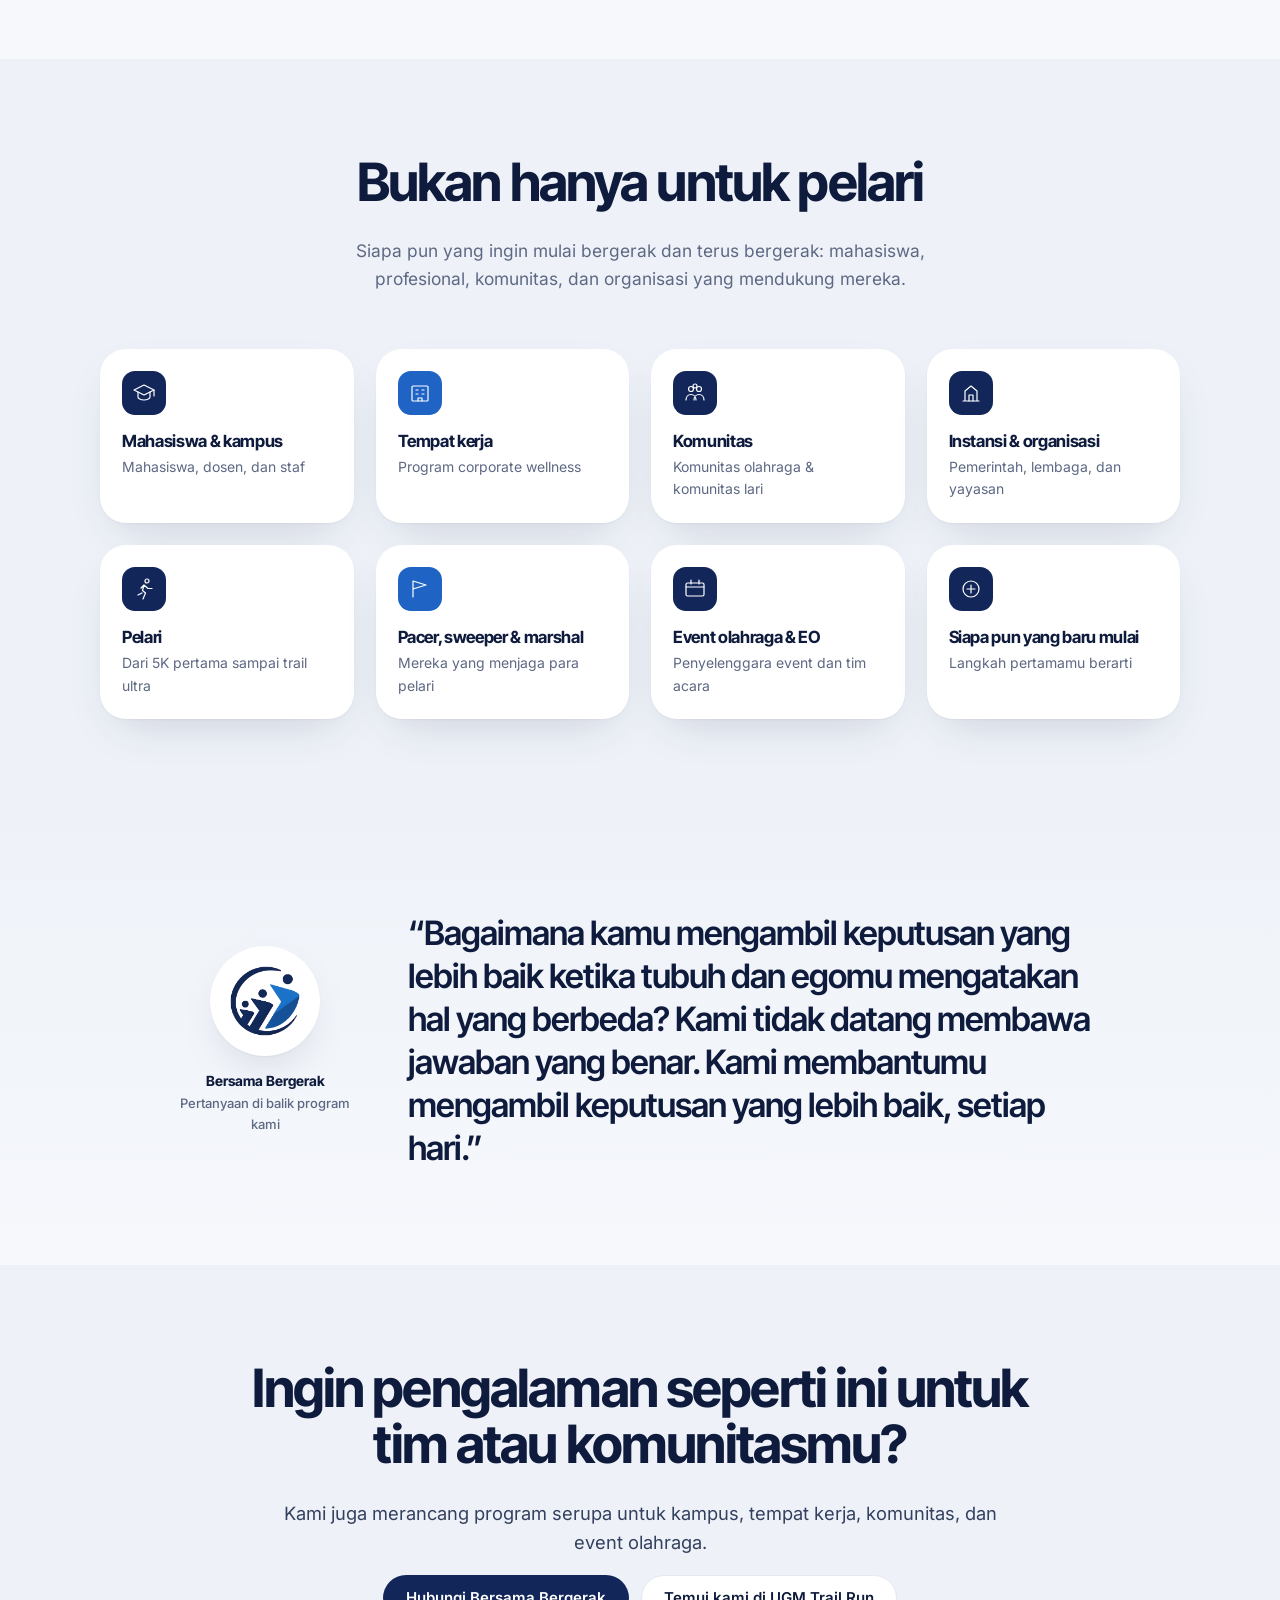
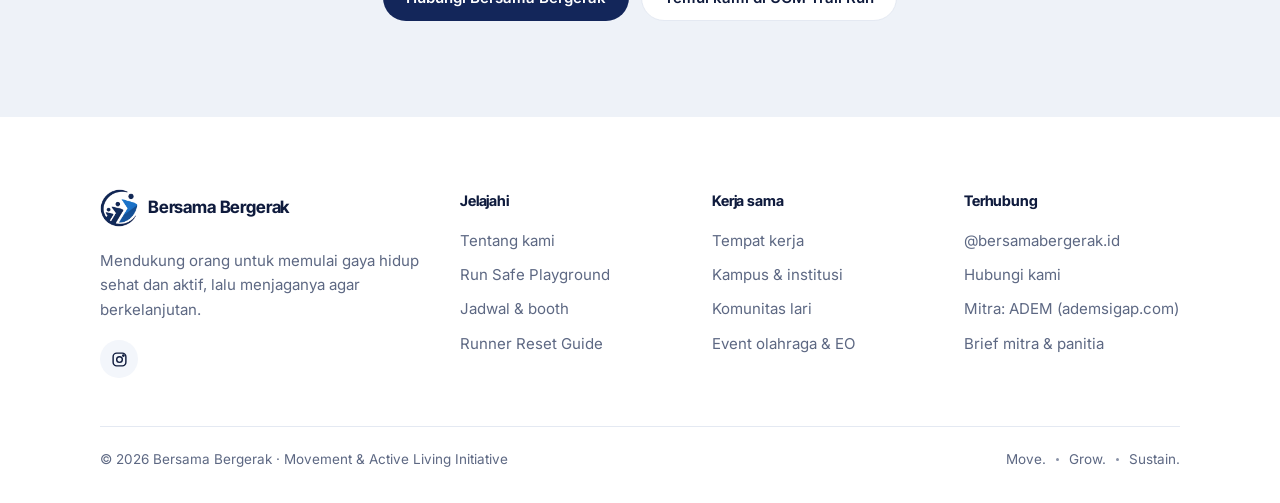
==== commit e391cb81: "Client revisions: ADEM lead, verified guide, red signal, interactive home cards - ADEM led by dr. Na" ====
--- a/index.html
+++ b/index.html
@@ -105,11 +105,15 @@
         </div>
         <div class="grid grid-3">
           <article class="card feature-card">
-            <div class="mock" aria-hidden="true">
-              <div class="mock-row"><span class="dot"></span>A. Kelelahan</div>
-              <div class="mock-row"><span class="dot on"></span>B. Nyeri</div>
-              <div class="mock-row"><span class="dot"></span>C. Tidur</div>
-              <div class="mock-row"><span class="dot"></span>D. Hidrasi</div>
+            <div class="mock" data-quiz>
+              <button type="button" class="mock-row" data-result="h-rc-a" aria-pressed="false"><span class="dot"></span>A. Kelelahan</button>
+              <button type="button" class="mock-row" data-result="h-rc-b" aria-pressed="false"><span class="dot"></span>B. Nyeri</button>
+              <button type="button" class="mock-row" data-result="h-rc-c" aria-pressed="false"><span class="dot"></span>C. Tidur</button>
+              <button type="button" class="mock-row" data-result="h-rc-d" aria-pressed="false"><span class="dot"></span>D. Hidrasi</button>
+              <div class="result mini-result" id="h-rc-a" tabindex="-1" hidden><p>“When the same pace suddenly feels very different, pay attention.” Sebelum start, cek dulu: energi terasa normal atau drop?</p><a href="runner-reset-guide.html#rr-1">Baca di Runner Reset Guide: 01 · Before you run →</a></div>
+              <div class="result mini-result" id="h-rc-b" tabindex="-1" hidden><p>Nyeri yang mengubah cara berlari adalah <strong>yellow signal</strong>: Slow down → Check → Decide.</p><a href="runner-reset-guide.html#rr-2">Baca di Runner Reset Guide: 02 · During the race →</a></div>
+              <div class="result mini-result" id="h-rc-c" tabindex="-1" hidden><p>Tidur cukup atau kurang? Luangkan 2–3 menit untuk cek kondisi tubuh dan pikiranmu sebelum start.</p><a href="runner-reset-guide.html#rr-1">Baca di Runner Reset Guide: 01 · Before you run →</a></div>
+              <div class="result mini-result" id="h-rc-d" tabindex="-1" hidden><p>Sudah makan &amp; minum dengan cukup untuk kondisi race hari ini? Fluid dan fuel ikut memengaruhi respons tubuhmu.</p><a href="runner-reset-guide.html#rr-8">Baca di Runner Reset Guide: 08 · Trail/race-specific →</a></div>
             </div>
             <div class="body">
               <h3>1-Minute Runner Check</h3>
@@ -117,10 +121,17 @@
             </div>
           </article>
           <article class="card feature-card">
-            <div class="mock" aria-hidden="true">
-              <div class="mock-row" style="background:var(--navy-800);color:#fff">KM 8. Lutut mulai tidak nyaman. Temanmu teriak “Gas! Tinggal 2 km!”</div>
-              <div class="mock-row"><span class="dot"></span>Pelankan &amp; cek kondisi</div>
-              <span class="mock-pill">Feel → Think → Decide</span>
+            <div class="mock" data-quiz>
+              <div class="mock-row dark">KM 8. Lutut mulai tidak nyaman. Temanmu teriak “Gas! Tinggal 2 km!”</div>
+              <button type="button" class="mock-row" data-result="h-dt-a" aria-pressed="false"><span class="dot"></span>A. Gas. Jangan lemah.</button>
+              <button type="button" class="mock-row" data-result="h-dt-b" aria-pressed="false"><span class="dot"></span>B. Pelankan &amp; cek kondisi</button>
+              <button type="button" class="mock-row" data-result="h-dt-c" aria-pressed="false"><span class="dot"></span>C. Berhenti &amp; evaluasi ulang</button>
+              <button type="button" class="mock-row" data-result="h-dt-d" aria-pressed="false"><span class="dot"></span>D. Tergantung</button>
+              <div class="result mini-result" id="h-dt-a" tabindex="-1" hidden><p>Siapa yang memutuskan: lututmu, targetmu, atau egomu? Push boleh, asal itu pilihan, bukan refleks.</p><a href="runner-reset-guide.html#decision-test">Lihat penjelasan lengkap →</a></div>
+              <div class="result mini-result" id="h-dt-b" tabindex="-1" hidden><p>Kamu memberi dirimu waktu untuk mengumpulkan informasi sebelum memutuskan. Itulah self-regulation.</p><a href="runner-reset-guide.html#decision-test">Lihat penjelasan lengkap →</a></div>
+              <div class="result mini-result" id="h-dt-c" tabindex="-1" hidden><p>Berhenti untuk mengecek bukan berarti menyerah. Itu cara memastikan kamu tetap bisa berlari bertahun-tahun.</p><a href="runner-reset-guide.html#decision-test">Lihat penjelasan lengkap →</a></div>
+              <div class="result mini-result" id="h-dt-d" tabindex="-1" hidden><p>Tepat. “Tergantung” adalah awal keputusan yang baik, asal kamu benar-benar mengecek kondisimu.</p><a href="runner-reset-guide.html#decision-test">Lihat penjelasan lengkap →</a></div>
+              <a class="mock-pill" href="runner-reset-guide.html#rr-5">Feel → Think → Decide</a>
             </div>
             <div class="body">
               <h3>The Runner Decision Test</h3>
@@ -128,11 +139,11 @@
             </div>
           </article>
           <article class="card feature-card">
-            <div class="mock" aria-hidden="true">
-              <div class="mock-row">01 · Before you run</div>
-              <div class="mock-row">02 · During the race</div>
-              <div class="mock-row">03 · The 30-second reset</div>
-              <span class="mock-pill">Scan QR</span>
+            <div class="mock">
+              <a class="mock-row link" href="runner-reset-guide.html#rr-1">01 · Before you run<span aria-hidden="true">→</span></a>
+              <a class="mock-row link" href="runner-reset-guide.html#rr-2">02 · During the race<span aria-hidden="true">→</span></a>
+              <a class="mock-row link" href="runner-reset-guide.html#rr-3">03 · The 30-second reset<span aria-hidden="true">→</span></a>
+              <a class="mock-pill" href="runner-reset-guide.html">Buka panduan lengkap</a>
             </div>
             <div class="body">
               <h3>Runner Reset Guide</h3>
--- a/assets/css/style.css
+++ b/assets/css/style.css
@@ -579,3 +579,18 @@
 .choice input { flex: none; }
 .reset-grid { align-items: start; }
 .branches::after { content: ""; position: absolute; top: -22px; left: 50%; width: 2px; height: 10px; background: var(--line); }
+.rr-verify { display: inline-flex; align-items: center; gap: 8px; margin: 4px auto 22px; font-size: 14.5px; color: var(--ink-2); }
+.rr-verify svg { width: 20px; height: 20px; color: #17744f; flex: none; }
+
+/* Home: interactive example cards */
+button.mock-row { width: 100%; border: 1px solid transparent; font: inherit; font-size: 13.5px; font-weight: 500; text-align: left; cursor: pointer; transition: border-color .15s, box-shadow .15s; }
+button.mock-row:hover { border-color: var(--line); box-shadow: 0 4px 12px -8px rgba(15,27,61,.35); }
+button.mock-row[aria-pressed="true"] { border-color: var(--navy-800); color: var(--ink); font-weight: 600; }
+button.mock-row[aria-pressed="true"] .dot { border: 5px solid var(--navy-800); }
+a.mock-row.link { justify-content: space-between; text-decoration: none; color: var(--ink-2); border: 1px solid transparent; }
+a.mock-row.link:hover { border-color: var(--line); color: var(--blue-600); }
+a.mock-pill { text-decoration: none; }
+a.mock-pill:hover { background: var(--navy-700); color: #fff; }
+.mini-result { margin: 4px 0 0; padding: 14px 16px; background: #fff; border-radius: 12px; font-size: 14px; }
+.mini-result p { margin: 0 0 8px; color: var(--ink-2); }
+.mini-result a { font-weight: 600; font-size: 13.5px; text-decoration: none; }
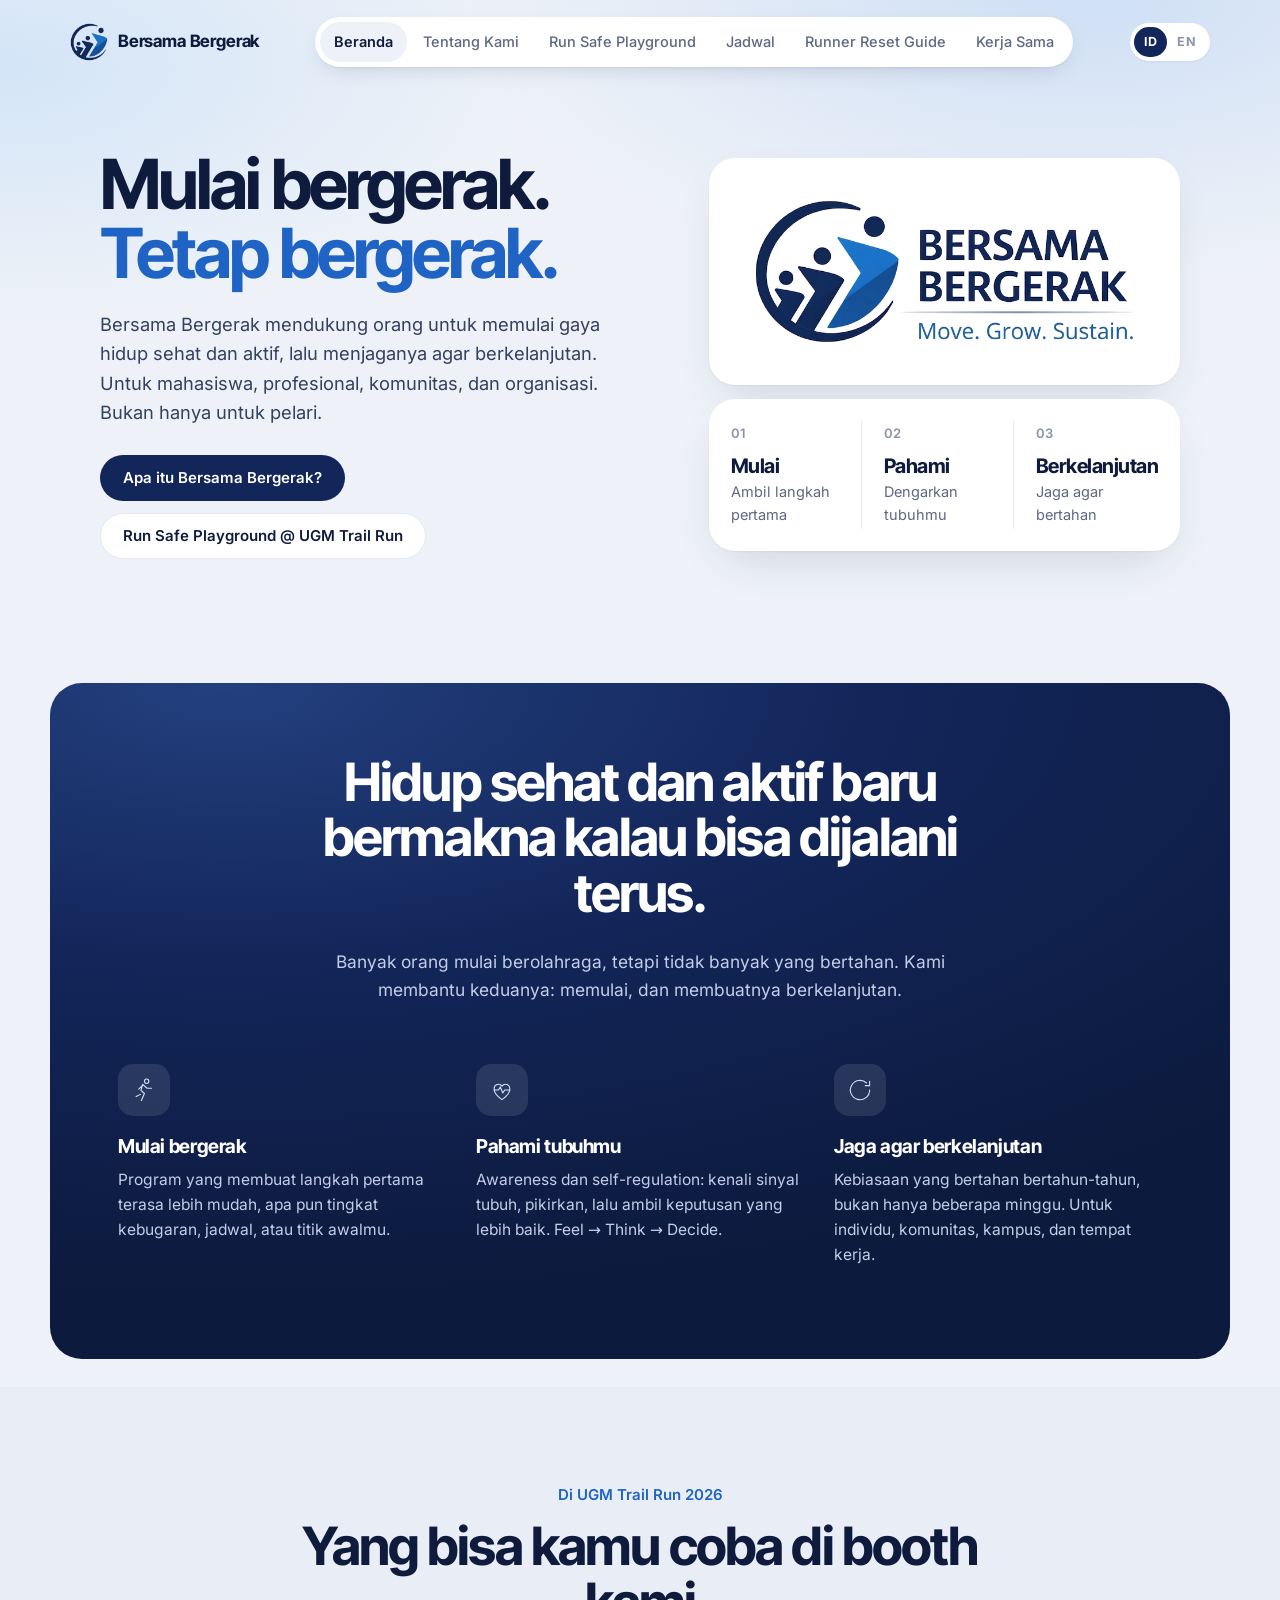
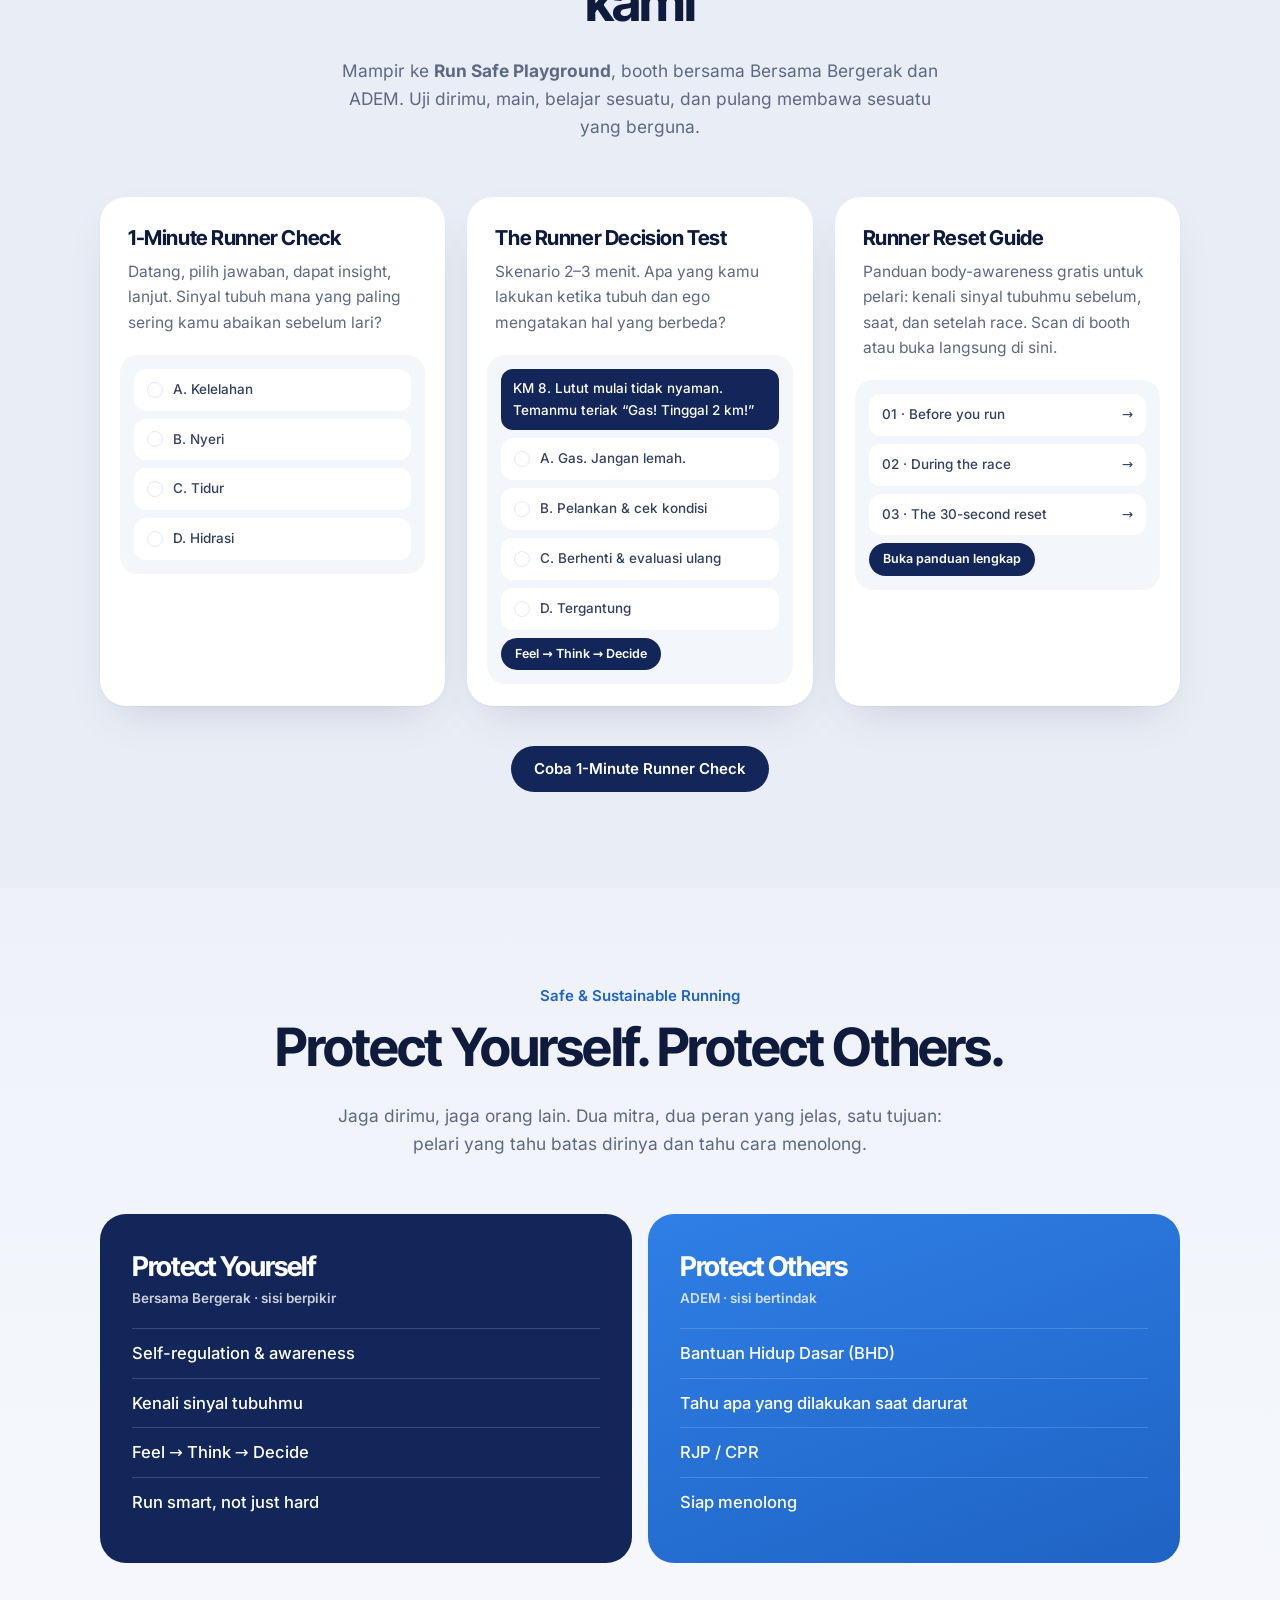
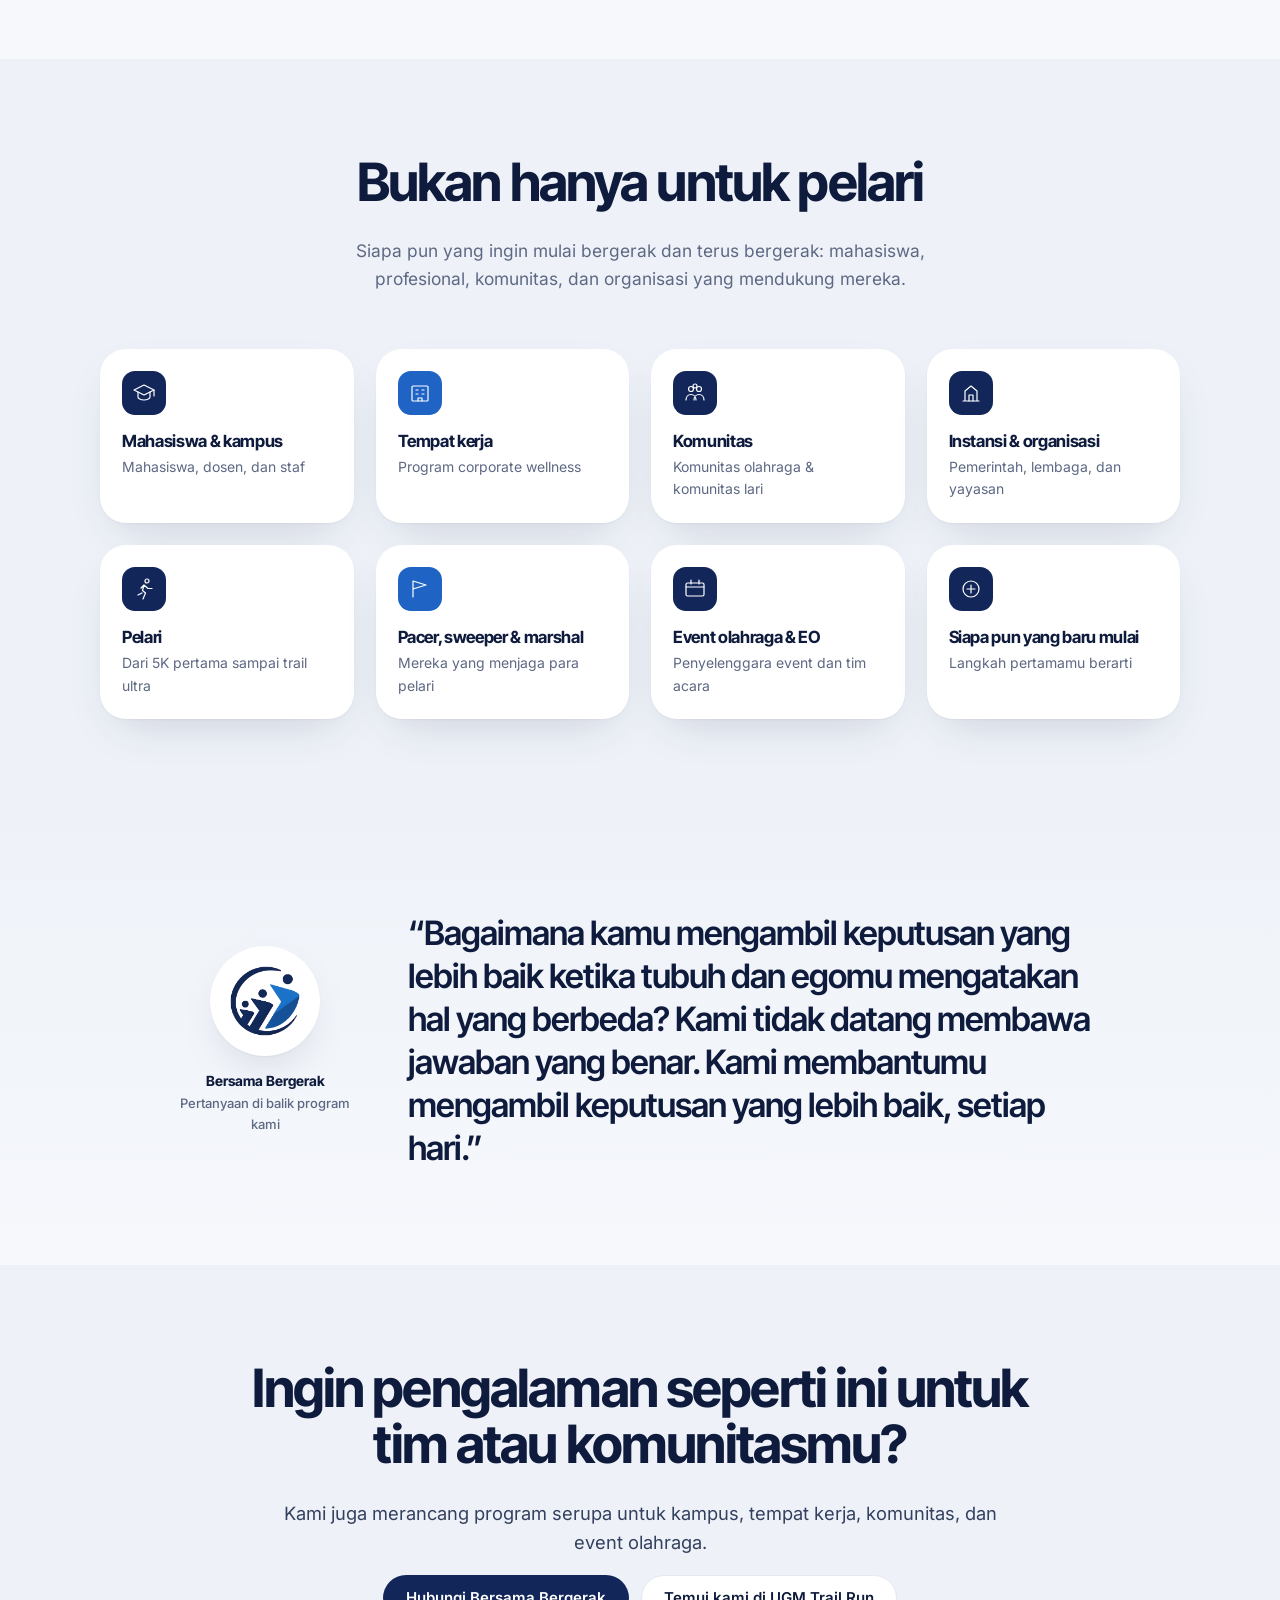
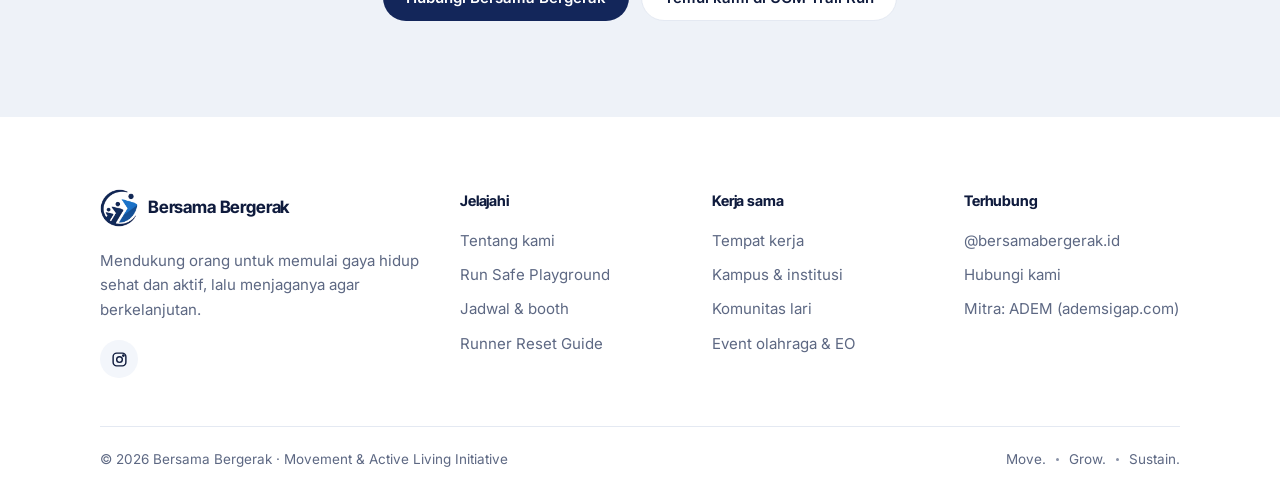
==== commit b07caa4e: "Remove the partner/committee brief page and 'Can you save a life?' from Zona 3 Co-Authored-By: Claud" ====
--- a/index.html
+++ b/index.html
@@ -298,7 +298,6 @@
             <li><a href="https://instagram.com/bersamabergerak.id" target="_blank" rel="noopener">@bersamabergerak.id</a></li>
             <li><a href="work-with-us.html#talk">Hubungi kami</a></li>
             <li><a href="https://ademsigap.com" target="_blank" rel="noopener">Mitra: ADEM (ademsigap.com)</a></li>
-            <li><a href="partner-brief.html">Brief mitra &amp; panitia</a></li>
           </ul>
         </div>
       </div>
--- a/assets/css/style.css
+++ b/assets/css/style.css
@@ -594,3 +594,24 @@
 .mini-result { margin: 4px 0 0; padding: 14px 16px; background: #fff; border-radius: 12px; font-size: 14px; }
 .mini-result p { margin: 0 0 8px; color: var(--ink-2); }
 .mini-result a { font-weight: 600; font-size: 13.5px; text-decoration: none; }
+
+/* Single-column option list (Run Safe Playground scenario) */
+.options.one { grid-template-columns: 1fr; }
+.choice-list .mini-result { margin-top: 12px; background: #fff; box-shadow: var(--shadow); padding: 16px 18px; }
+
+/* Two-option check items (Runner Reset Guide 01 & 09) */
+.check-tool { display: grid; gap: 8px; }
+.toggle-row { display: flex; align-items: center; justify-content: space-between; gap: 14px; background: var(--well); border-radius: 14px; padding: 10px 12px 10px 16px; }
+.toggle-q { font-weight: 500; font-size: 15px; color: var(--ink-2); }
+.seg2 { display: inline-flex; flex: none; background: #fff; border-radius: 999px; padding: 3px; box-shadow: 0 1px 2px rgba(15,27,61,.08); }
+.seg2 button { font: inherit; font-size: 13.5px; font-weight: 600; border: 0; background: none; color: var(--ink-soft); padding: 6px 14px; border-radius: 999px; cursor: pointer; white-space: nowrap; }
+.seg2 button:hover { color: var(--ink); }
+.seg2 button[data-v="ok"][aria-pressed="true"] { background: var(--navy-800); color: #fff; }
+.seg2 button[data-v="flag"][aria-pressed="true"] { background: #d99a12; color: #fff; }
+.check-hint { margin: 4px 2px 0; font-size: 13.5px; color: var(--ink-mute); }
+.check-tool .result { margin-top: 6px; }
+.check-flag { background: #fdf4de !important; }
+.check-flag ul { margin: 0 0 10px; padding-left: 20px; color: var(--ink-2); }
+.check-ok { background: #e8f7f0 !important; }
+.check-tool .result a { font-weight: 600; text-decoration: none; }
+@media (max-width: 520px) { .toggle-row { flex-direction: column; align-items: flex-start; gap: 8px; } }
